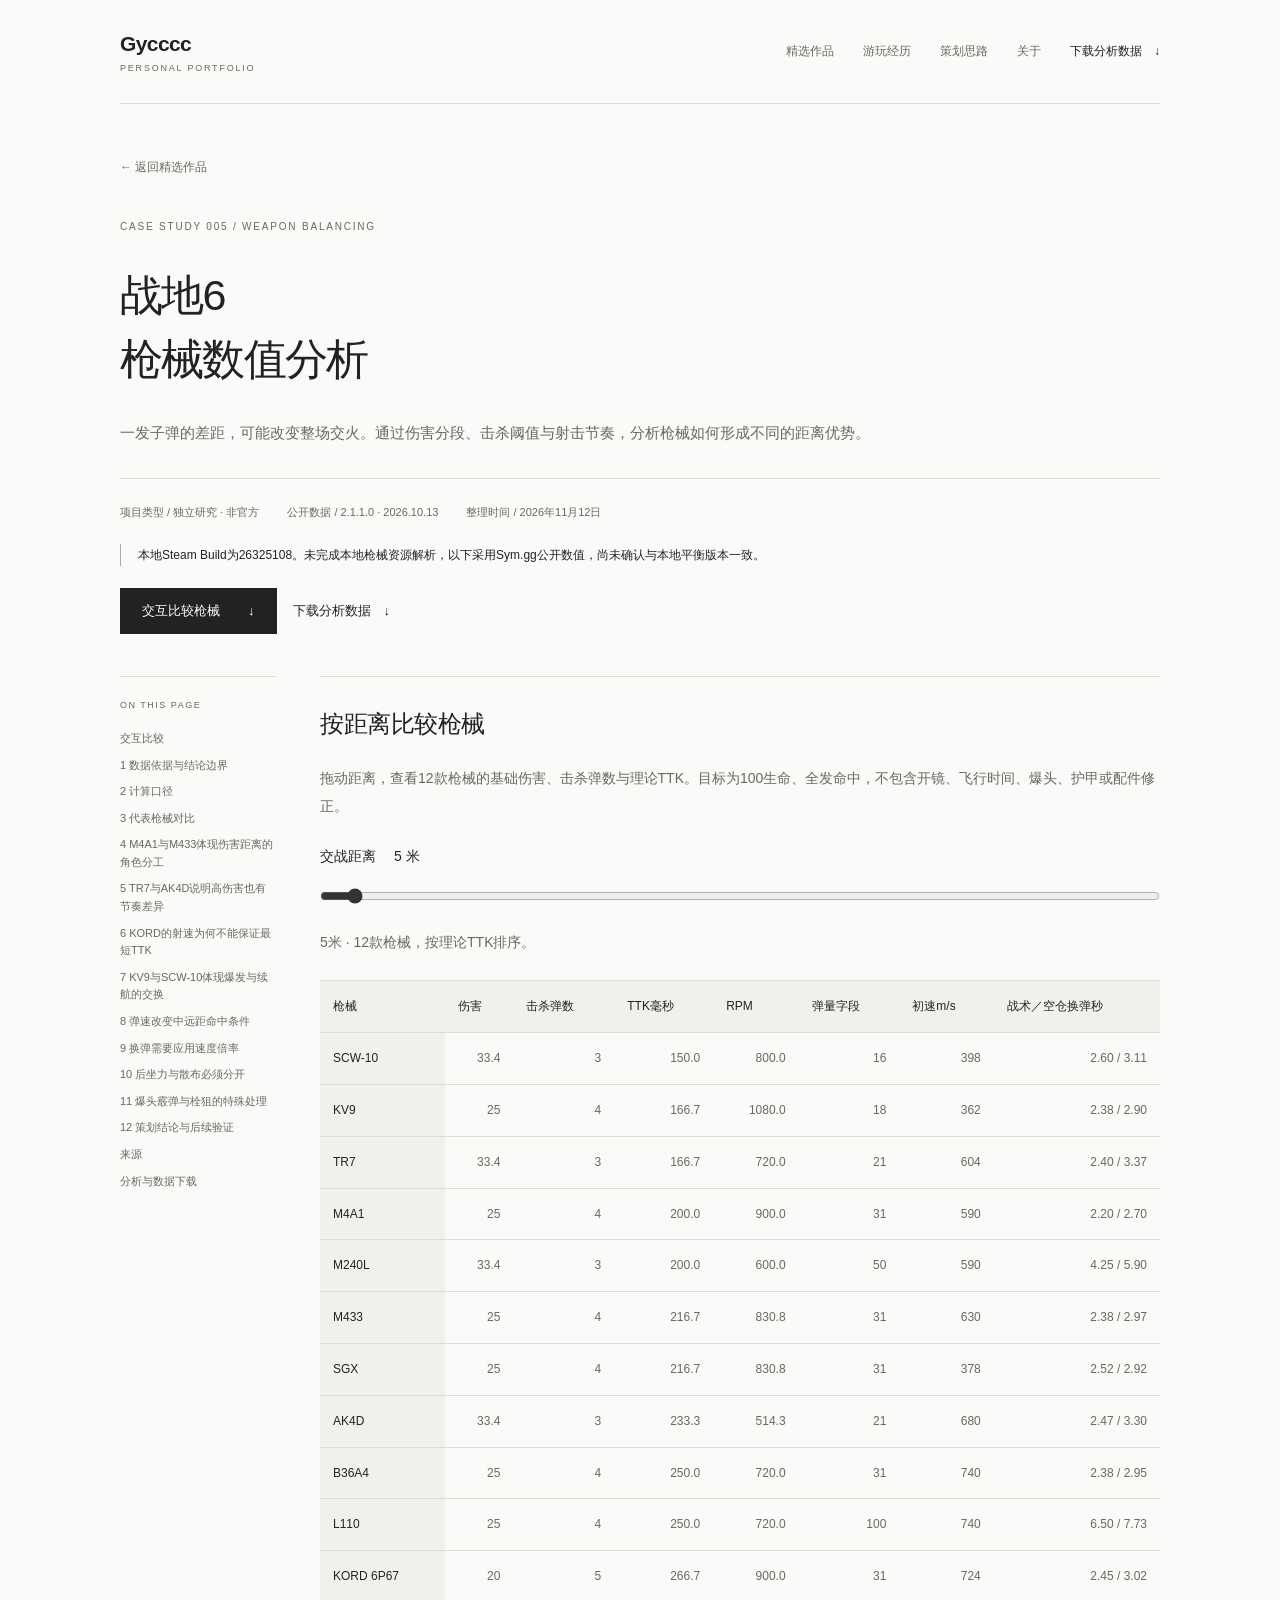
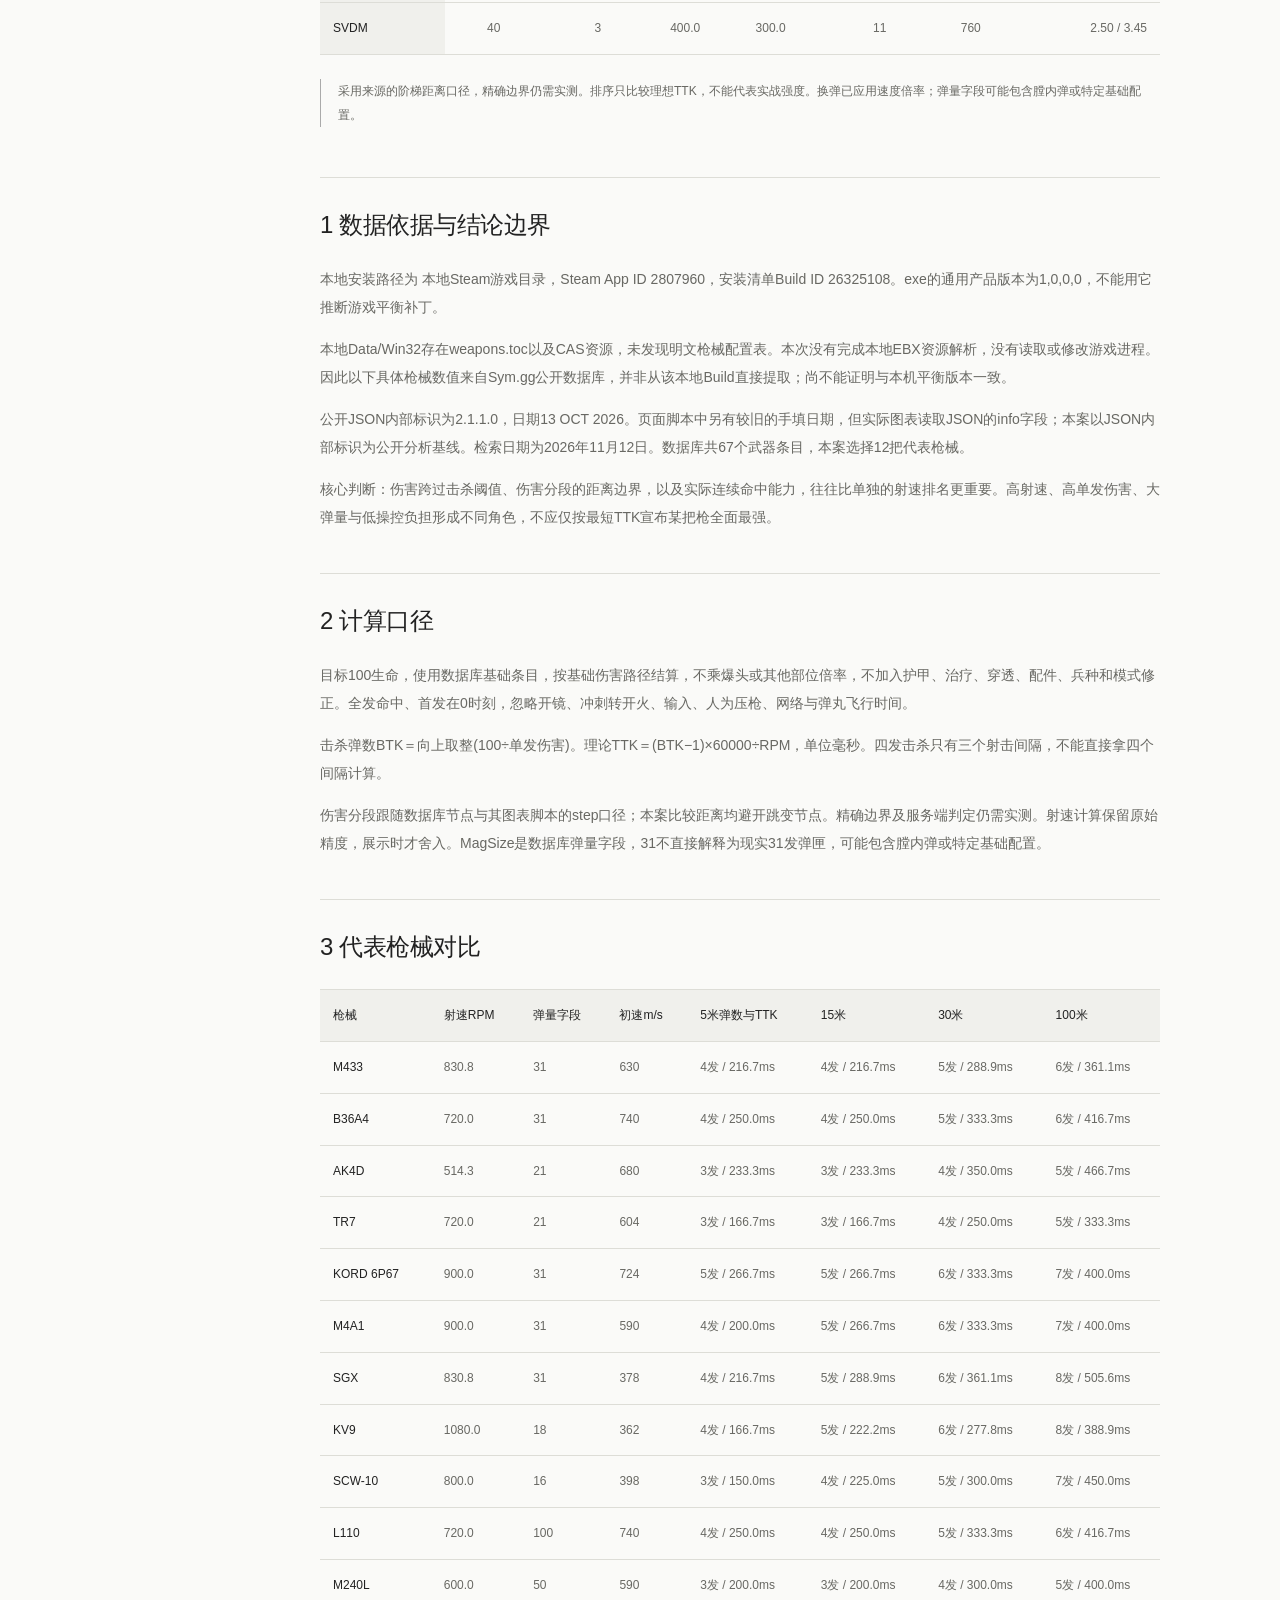
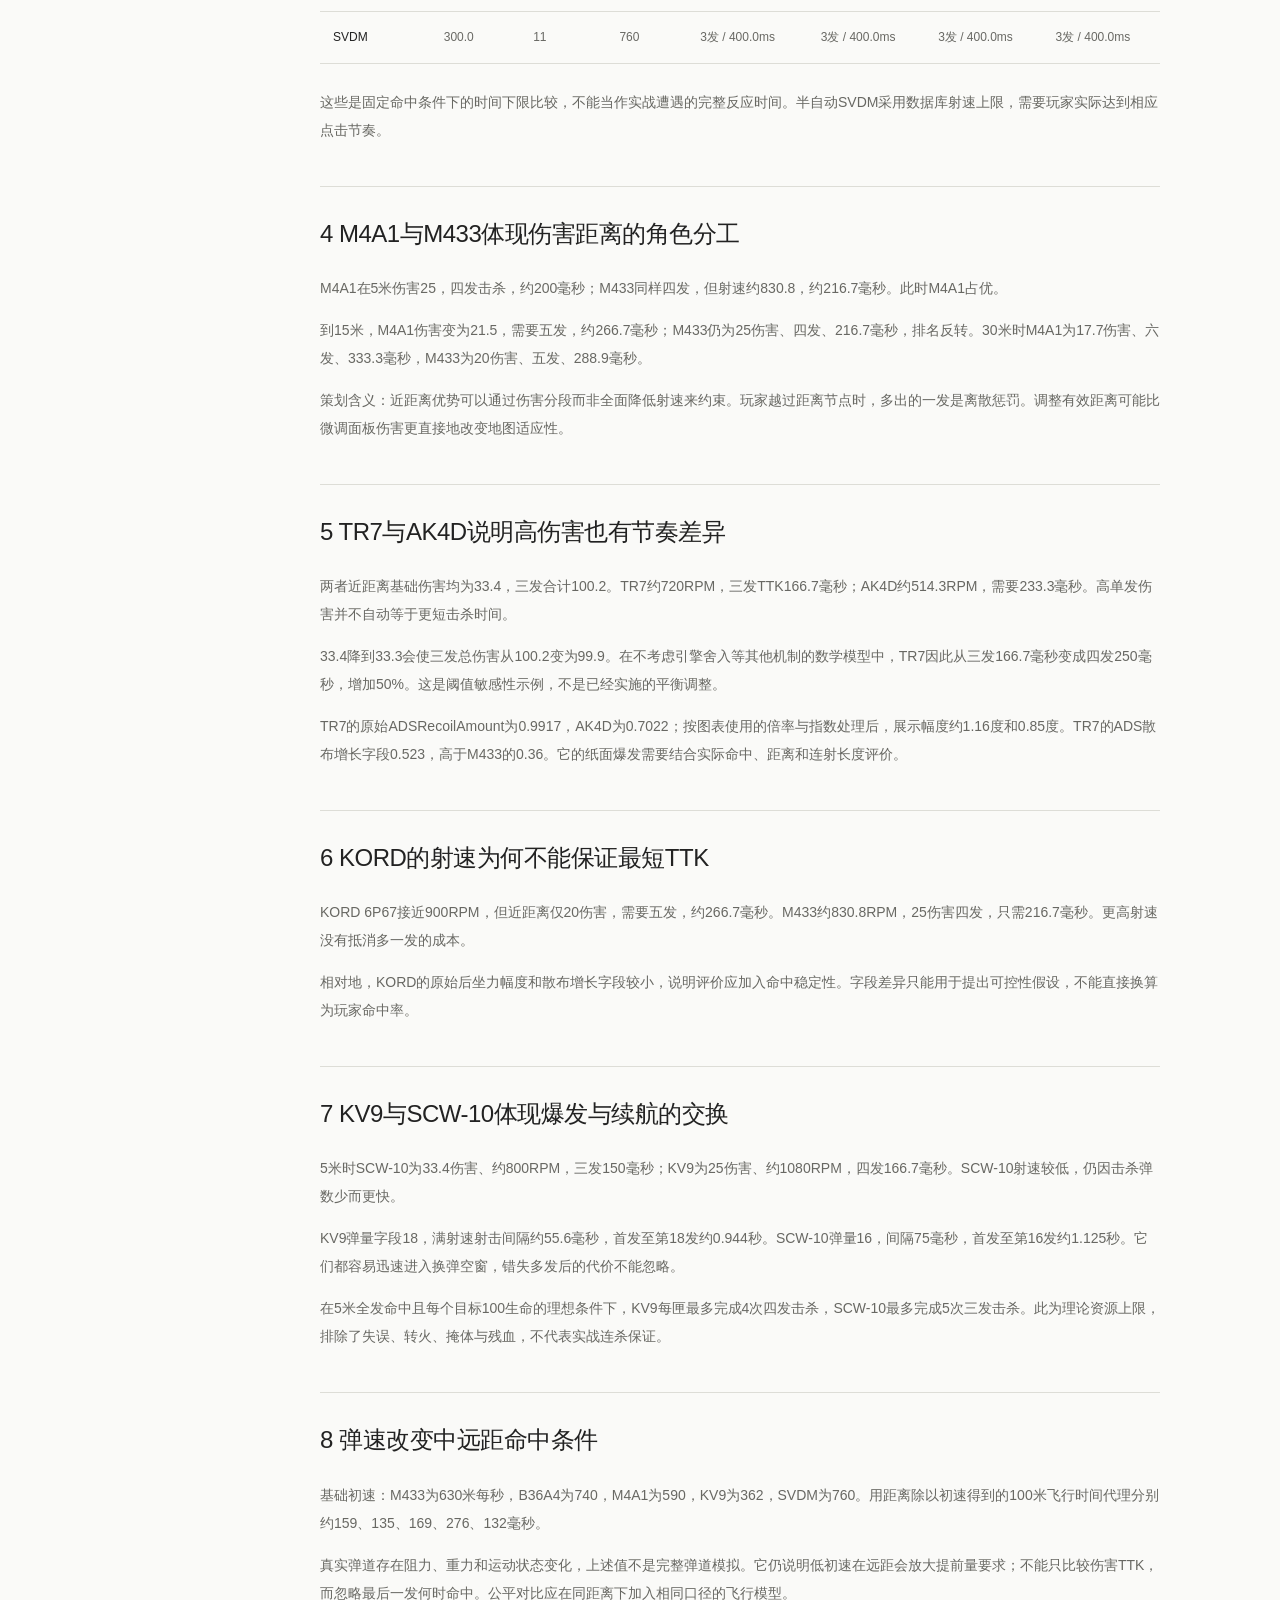
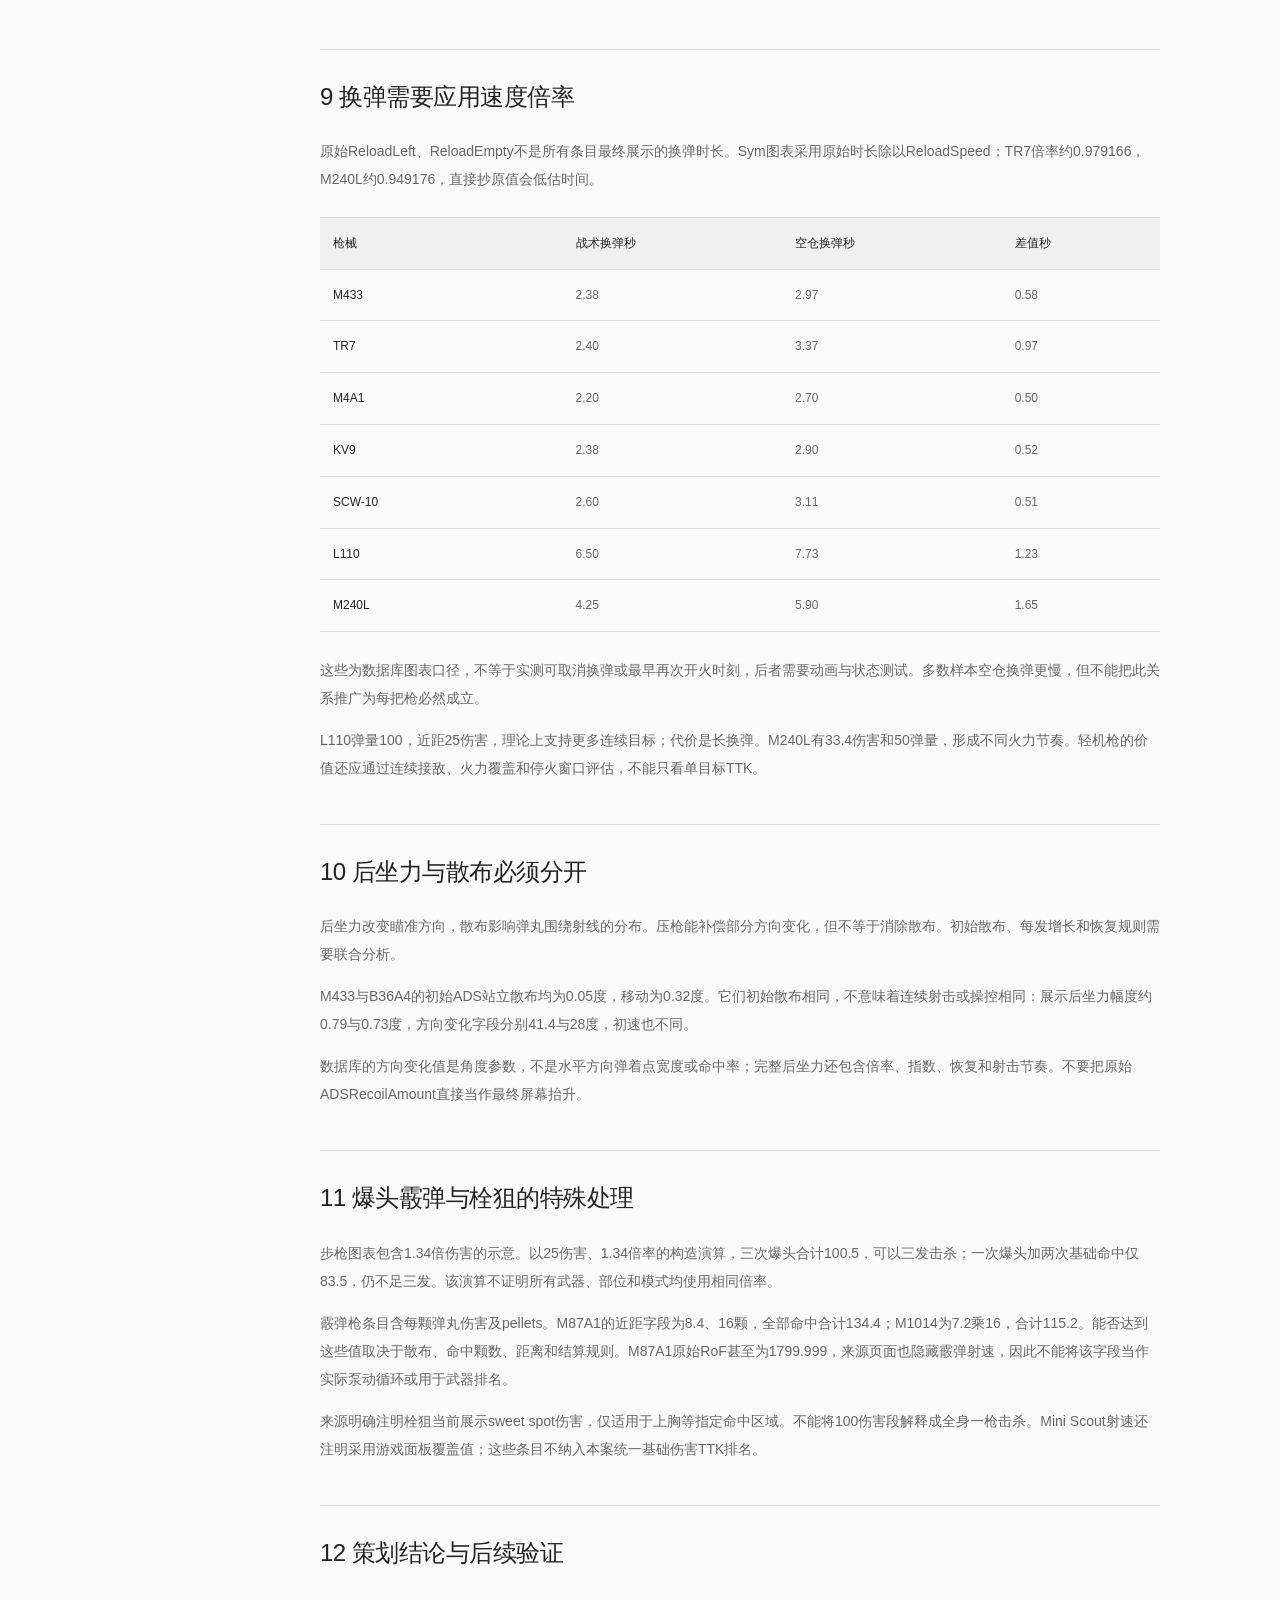
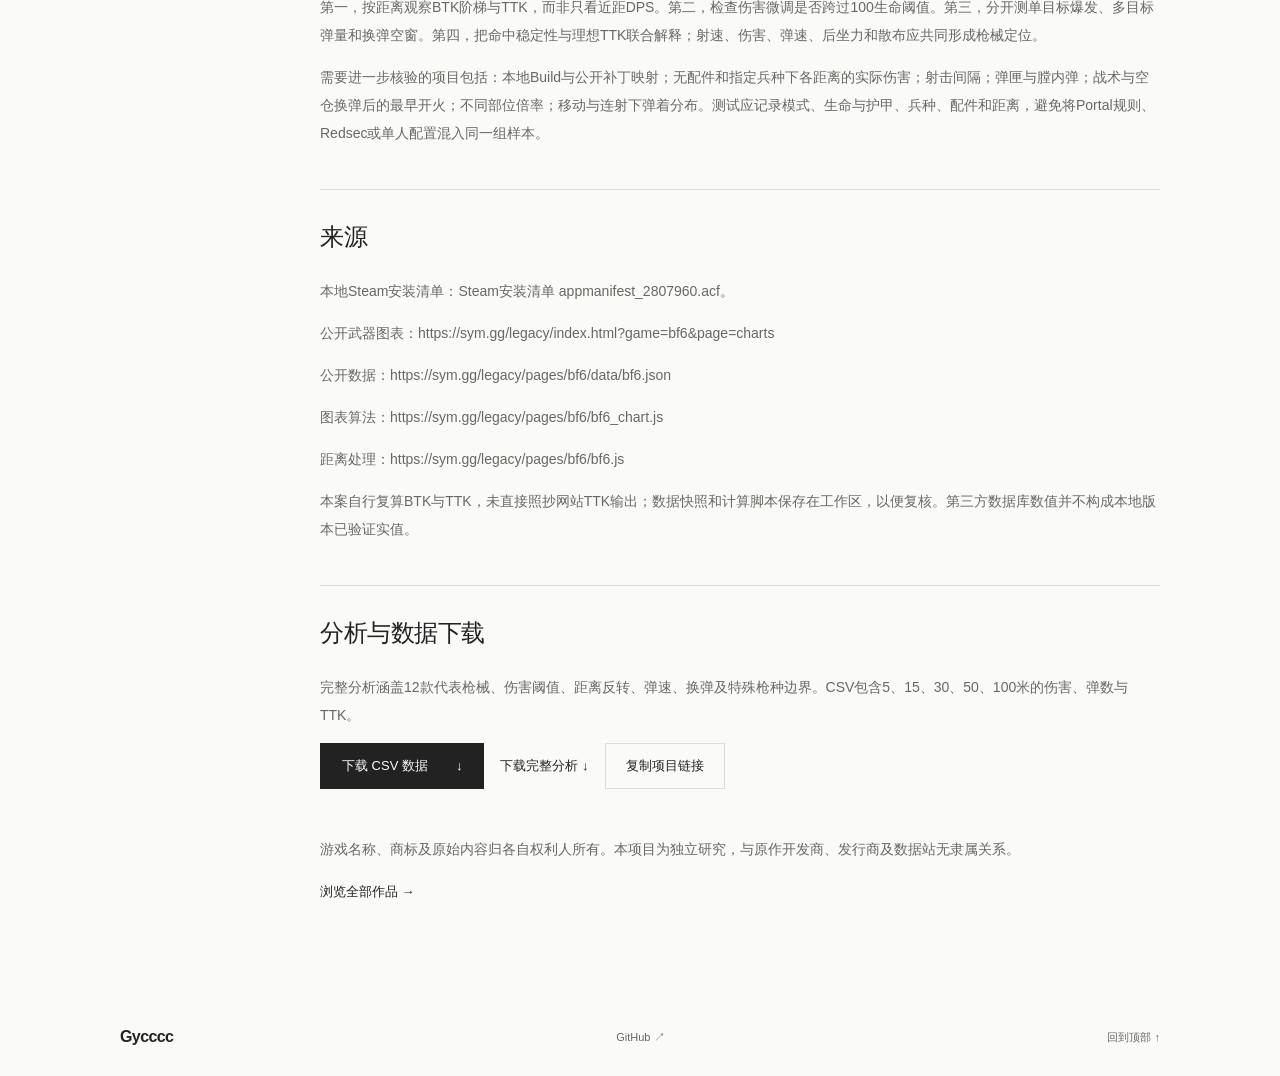
==== battlefield-6.html @ 10d8f0d2 "Publish Battlefield 6 weapon analysis and distance comparison" ====
<!doctype html>
<html lang="zh-CN"><head><meta charset="UTF-8"><meta name="viewport" content="width=device-width, initial-scale=1"><meta name="description" content="战地6枪械数值分析：12款枪械的伤害、击杀弹数、TTK、换弹与弹速，支持按距离交互比较。"><meta name="theme-color" content="#fafaf8"><title>战地6 · 枪械数值分析 | Gycccc</title><link rel="icon" href="assets/favicon.svg" type="image/svg+xml"><link rel="stylesheet" href="styles.css"><script src="main.js" defer></script><style>.coh2-case td{overflow-wrap:anywhere}.coh2-case p{overflow-wrap:anywhere}.coh2-case .case-toc{gap:9px}.coh2-case .case-toc a{line-height:1.6}</style><script src="bf6-comparison.js" defer></script><style>.bf6-distance{display:block;font-size:14px;margin:24px 0}.bf6-distance output{margin-left:14px}.bf6-distance input{display:block;width:100%;margin:18px 0;accent-color:#333}#comparison-rows td:not(:first-child){text-align:right;white-space:nowrap}</style></head><body class="coh2-case">
<a class="skip" href="#main">跳转到正文</a>
<header class="header wrap"><a class="brand" href="./" aria-label="Gycccc 作品集首页"><span>Gycccc<span class="brand-sub">PERSONAL PORTFOLIO</span></span></a><button class="menu-toggle" aria-expanded="false" aria-controls="navigation">菜单 <span>＋</span></button><nav id="navigation" aria-label="主导航"><a href="index.html#work">精选作品</a><a href="index.html#games">游玩经历</a><a href="index.html#approach">策划思路</a><a href="index.html#about">关于</a><a class="nav-action" href="#download">下载分析数据 <span>↓</span></a></nav></header>
<main id="main"><section class="case-hero wrap"><a class="back-link" href="index.html#work">← 返回精选作品</a><p class="eyebrow">CASE STUDY 005 / WEAPON BALANCING</p><h1>战地6<br>枪械数值分析</h1><p class="case-intro">一发子弹的差距，可能改变整场交火。通过伤害分段、击杀阈值与射击节奏，分析枪械如何形成不同的距离优势。</p><div class="case-meta"><span>项目类型 / 独立研究 · 非官方</span><span>公开数据 / 2.1.1.0 · 2026.10.13</span><span>整理时间 / 2026年11月12日</span></div><p class="note">本地Steam Build为26325108。未完成本地枪械资源解析，以下采用Sym.gg公开数值，尚未确认与本地平衡版本一致。</p><div class="case-actions"><a class="button" href="#compare">交互比较枪械 <span>↓</span></a><a class="text-link" href="#download">下载分析数据 <span>↓</span></a></div></section><div class="wrap case-body"><aside class="case-toc" aria-label="项目目录"><span>ON THIS PAGE</span><a href="#compare">交互比较</a><a href="#chapter-1">1 数据依据与结论边界</a><a href="#chapter-2">2 计算口径</a><a href="#chapter-3">3 代表枪械对比</a><a href="#chapter-4">4 M4A1与M433体现伤害距离的角色分工</a><a href="#chapter-5">5 TR7与AK4D说明高伤害也有节奏差异</a><a href="#chapter-6">6 KORD的射速为何不能保证最短TTK</a><a href="#chapter-7">7 KV9与SCW-10体现爆发与续航的交换</a><a href="#chapter-8">8 弹速改变中远距命中条件</a><a href="#chapter-9">9 换弹需要应用速度倍率</a><a href="#chapter-10">10 后坐力与散布必须分开</a><a href="#chapter-11">11 爆头霰弹与栓狙的特殊处理</a><a href="#chapter-12">12 策划结论与后续验证</a><a href="#chapter-13">来源</a><a href="#download">分析与数据下载</a></aside><article class="case-content"><section id="compare"><h2>按距离比较枪械</h2><p>拖动距离，查看12款枪械的基础伤害、击杀弹数与理论TTK。目标为100生命、全发命中，不包含开镜、飞行时间、爆头、护甲或配件修正。</p><label class="bf6-distance" for="distance">交战距离 <output id="meters" for="distance">5 米</output><input type="range" id="distance" min="0" max="150" step="1" value="5"></label><p id="comparison-status" aria-live="polite">正在加载数据；完整静态数值表见下方分析。</p><div class="table-scroll" tabindex="0" role="region" aria-label="交互枪械对比表，可横向滚动"><table><thead><tr><th scope="col">枪械</th><th scope="col">伤害</th><th scope="col">击杀弹数</th><th scope="col">TTK毫秒</th><th scope="col">RPM</th><th scope="col">弹量字段</th><th scope="col">初速m/s</th><th scope="col">战术／空仓换弹秒</th></tr></thead><tbody id="comparison-rows"></tbody></table></div><p class="note">采用来源的阶梯距离口径，精确边界仍需实测。排序只比较理想TTK，不能代表实战强度。换弹已应用速度倍率；弹量字段可能包含膛内弹或特定基础配置。</p><noscript><p>启用JavaScript可使用距离滑块；下方分析与数据下载无需JavaScript。</p></noscript></section><section id="chapter-1"><h2>1 数据依据与结论边界</h2><p>本地安装路径为 本地Steam游戏目录，Steam App ID 2807960，安装清单Build ID 26325108。exe的通用产品版本为1,0,0,0，不能用它推断游戏平衡补丁。</p><p>本地Data/Win32存在weapons.toc以及CAS资源，未发现明文枪械配置表。本次没有完成本地EBX资源解析，没有读取或修改游戏进程。因此以下具体枪械数值来自Sym.gg公开数据库，并非从该本地Build直接提取；尚不能证明与本机平衡版本一致。</p><p>公开JSON内部标识为2.1.1.0，日期13 OCT 2026。页面脚本中另有较旧的手填日期，但实际图表读取JSON的info字段；本案以JSON内部标识为公开分析基线。检索日期为2026年11月12日。数据库共67个武器条目，本案选择12把代表枪械。</p><p>核心判断：伤害跨过击杀阈值、伤害分段的距离边界，以及实际连续命中能力，往往比单独的射速排名更重要。高射速、高单发伤害、大弹量与低操控负担形成不同角色，不应仅按最短TTK宣布某把枪全面最强。</p></section><section id="chapter-2"><h2>2 计算口径</h2><p>目标100生命，使用数据库基础条目，按基础伤害路径结算，不乘爆头或其他部位倍率，不加入护甲、治疗、穿透、配件、兵种和模式修正。全发命中、首发在0时刻，忽略开镜、冲刺转开火、输入、人为压枪、网络与弹丸飞行时间。</p><p>击杀弹数BTK＝向上取整(100÷单发伤害)。理论TTK＝(BTK−1)×60000÷RPM，单位毫秒。四发击杀只有三个射击间隔，不能直接拿四个间隔计算。</p><p>伤害分段跟随数据库节点与其图表脚本的step口径；本案比较距离均避开跳变节点。精确边界及服务端判定仍需实测。射速计算保留原始精度，展示时才舍入。MagSize是数据库弹量字段，31不直接解释为现实31发弹匣，可能包含膛内弹或特定基础配置。</p></section><section id="chapter-3"><h2>3 代表枪械对比</h2><div class="table-scroll" tabindex="0" role="region" aria-label="3 代表枪械对比数据表，可横向滚动"><table><thead><tr><th scope="col">枪械</th><th scope="col">射速RPM</th><th scope="col">弹量字段</th><th scope="col">初速m/s</th><th scope="col">5米弹数与TTK</th><th scope="col">15米</th><th scope="col">30米</th><th scope="col">100米</th></tr></thead><tbody><tr><td>M433</td><td>830.8</td><td>31</td><td>630</td><td>4发 / 216.7ms</td><td>4发 / 216.7ms</td><td>5发 / 288.9ms</td><td>6发 / 361.1ms</td></tr><tr><td>B36A4</td><td>720.0</td><td>31</td><td>740</td><td>4发 / 250.0ms</td><td>4发 / 250.0ms</td><td>5发 / 333.3ms</td><td>6发 / 416.7ms</td></tr><tr><td>AK4D</td><td>514.3</td><td>21</td><td>680</td><td>3发 / 233.3ms</td><td>3发 / 233.3ms</td><td>4发 / 350.0ms</td><td>5发 / 466.7ms</td></tr><tr><td>TR7</td><td>720.0</td><td>21</td><td>604</td><td>3发 / 166.7ms</td><td>3发 / 166.7ms</td><td>4发 / 250.0ms</td><td>5发 / 333.3ms</td></tr><tr><td>KORD 6P67</td><td>900.0</td><td>31</td><td>724</td><td>5发 / 266.7ms</td><td>5发 / 266.7ms</td><td>6发 / 333.3ms</td><td>7发 / 400.0ms</td></tr><tr><td>M4A1</td><td>900.0</td><td>31</td><td>590</td><td>4发 / 200.0ms</td><td>5发 / 266.7ms</td><td>6发 / 333.3ms</td><td>7发 / 400.0ms</td></tr><tr><td>SGX</td><td>830.8</td><td>31</td><td>378</td><td>4发 / 216.7ms</td><td>5发 / 288.9ms</td><td>6发 / 361.1ms</td><td>8发 / 505.6ms</td></tr><tr><td>KV9</td><td>1080.0</td><td>18</td><td>362</td><td>4发 / 166.7ms</td><td>5发 / 222.2ms</td><td>6发 / 277.8ms</td><td>8发 / 388.9ms</td></tr><tr><td>SCW-10</td><td>800.0</td><td>16</td><td>398</td><td>3发 / 150.0ms</td><td>4发 / 225.0ms</td><td>5发 / 300.0ms</td><td>7发 / 450.0ms</td></tr><tr><td>L110</td><td>720.0</td><td>100</td><td>740</td><td>4发 / 250.0ms</td><td>4发 / 250.0ms</td><td>5发 / 333.3ms</td><td>6发 / 416.7ms</td></tr><tr><td>M240L</td><td>600.0</td><td>50</td><td>590</td><td>3发 / 200.0ms</td><td>3发 / 200.0ms</td><td>4发 / 300.0ms</td><td>5发 / 400.0ms</td></tr><tr><td>SVDM</td><td>300.0</td><td>11</td><td>760</td><td>3发 / 400.0ms</td><td>3发 / 400.0ms</td><td>3发 / 400.0ms</td><td>3发 / 400.0ms</td></tr></tbody></table></div><p>这些是固定命中条件下的时间下限比较，不能当作实战遭遇的完整反应时间。半自动SVDM采用数据库射速上限，需要玩家实际达到相应点击节奏。</p></section><section id="chapter-4"><h2>4 M4A1与M433体现伤害距离的角色分工</h2><p>M4A1在5米伤害25，四发击杀，约200毫秒；M433同样四发，但射速约830.8，约216.7毫秒。此时M4A1占优。</p><p>到15米，M4A1伤害变为21.5，需要五发，约266.7毫秒；M433仍为25伤害、四发、216.7毫秒，排名反转。30米时M4A1为17.7伤害、六发、333.3毫秒，M433为20伤害、五发、288.9毫秒。</p><p>策划含义：近距离优势可以通过伤害分段而非全面降低射速来约束。玩家越过距离节点时，多出的一发是离散惩罚。调整有效距离可能比微调面板伤害更直接地改变地图适应性。</p></section><section id="chapter-5"><h2>5 TR7与AK4D说明高伤害也有节奏差异</h2><p>两者近距离基础伤害均为33.4，三发合计100.2。TR7约720RPM，三发TTK166.7毫秒；AK4D约514.3RPM，需要233.3毫秒。高单发伤害并不自动等于更短击杀时间。</p><p>33.4降到33.3会使三发总伤害从100.2变为99.9。在不考虑引擎舍入等其他机制的数学模型中，TR7因此从三发166.7毫秒变成四发250毫秒，增加50%。这是阈值敏感性示例，不是已经实施的平衡调整。</p><p>TR7的原始ADSRecoilAmount为0.9917，AK4D为0.7022；按图表使用的倍率与指数处理后，展示幅度约1.16度和0.85度。TR7的ADS散布增长字段0.523，高于M433的0.36。它的纸面爆发需要结合实际命中、距离和连射长度评价。</p></section><section id="chapter-6"><h2>6 KORD的射速为何不能保证最短TTK</h2><p>KORD 6P67接近900RPM，但近距离仅20伤害，需要五发，约266.7毫秒。M433约830.8RPM，25伤害四发，只需216.7毫秒。更高射速没有抵消多一发的成本。</p><p>相对地，KORD的原始后坐力幅度和散布增长字段较小，说明评价应加入命中稳定性。字段差异只能用于提出可控性假设，不能直接换算为玩家命中率。</p></section><section id="chapter-7"><h2>7 KV9与SCW-10体现爆发与续航的交换</h2><p>5米时SCW-10为33.4伤害、约800RPM，三发150毫秒；KV9为25伤害、约1080RPM，四发166.7毫秒。SCW-10射速较低，仍因击杀弹数少而更快。</p><p>KV9弹量字段18，满射速射击间隔约55.6毫秒，首发至第18发约0.944秒。SCW-10弹量16，间隔75毫秒，首发至第16发约1.125秒。它们都容易迅速进入换弹空窗，错失多发后的代价不能忽略。</p><p>在5米全发命中且每个目标100生命的理想条件下，KV9每匣最多完成4次四发击杀，SCW-10最多完成5次三发击杀。此为理论资源上限，排除了失误、转火、掩体与残血，不代表实战连杀保证。</p></section><section id="chapter-8"><h2>8 弹速改变中远距命中条件</h2><p>基础初速：M433为630米每秒，B36A4为740，M4A1为590，KV9为362，SVDM为760。用距离除以初速得到的100米飞行时间代理分别约159、135、169、276、132毫秒。</p><p>真实弹道存在阻力、重力和运动状态变化，上述值不是完整弹道模拟。它仍说明低初速在远距会放大提前量要求；不能只比较伤害TTK，而忽略最后一发何时命中。公平对比应在同距离下加入相同口径的飞行模型。</p></section><section id="chapter-9"><h2>9 换弹需要应用速度倍率</h2><p>原始ReloadLeft、ReloadEmpty不是所有条目最终展示的换弹时长。Sym图表采用原始时长除以ReloadSpeed；TR7倍率约0.979166，M240L约0.949176，直接抄原值会低估时间。</p><div class="table-scroll" tabindex="0" role="region" aria-label="9 换弹需要应用速度倍率数据表，可横向滚动"><table><thead><tr><th scope="col">枪械</th><th scope="col">战术换弹秒</th><th scope="col">空仓换弹秒</th><th scope="col">差值秒</th></tr></thead><tbody><tr><td>M433</td><td>2.38</td><td>2.97</td><td>0.58</td></tr><tr><td>TR7</td><td>2.40</td><td>3.37</td><td>0.97</td></tr><tr><td>M4A1</td><td>2.20</td><td>2.70</td><td>0.50</td></tr><tr><td>KV9</td><td>2.38</td><td>2.90</td><td>0.52</td></tr><tr><td>SCW-10</td><td>2.60</td><td>3.11</td><td>0.51</td></tr><tr><td>L110</td><td>6.50</td><td>7.73</td><td>1.23</td></tr><tr><td>M240L</td><td>4.25</td><td>5.90</td><td>1.65</td></tr></tbody></table></div><p>这些为数据库图表口径，不等于实测可取消换弹或最早再次开火时刻，后者需要动画与状态测试。多数样本空仓换弹更慢，但不能把此关系推广为每把枪必然成立。</p><p>L110弹量100，近距25伤害，理论上支持更多连续目标；代价是长换弹。M240L有33.4伤害和50弹量，形成不同火力节奏。轻机枪的价值还应通过连续接敌、火力覆盖和停火窗口评估，不能只看单目标TTK。</p></section><section id="chapter-10"><h2>10 后坐力与散布必须分开</h2><p>后坐力改变瞄准方向，散布影响弹丸围绕射线的分布。压枪能补偿部分方向变化，但不等于消除散布。初始散布、每发增长和恢复规则需要联合分析。</p><p>M433与B36A4的初始ADS站立散布均为0.05度，移动为0.32度。它们初始散布相同，不意味着连续射击或操控相同：展示后坐力幅度约0.79与0.73度，方向变化字段分别41.4与28度，初速也不同。</p><p>数据库的方向变化值是角度参数，不是水平方向弹着点宽度或命中率；完整后坐力还包含倍率、指数、恢复和射击节奏。不要把原始ADSRecoilAmount直接当作最终屏幕抬升。</p></section><section id="chapter-11"><h2>11 爆头霰弹与栓狙的特殊处理</h2><p>步枪图表包含1.34倍伤害的示意。以25伤害、1.34倍率的构造演算，三次爆头合计100.5，可以三发击杀；一次爆头加两次基础命中仅83.5，仍不足三发。该演算不证明所有武器、部位和模式均使用相同倍率。</p><p>霰弹枪条目含每颗弹丸伤害及pellets。M87A1的近距字段为8.4、16颗，全部命中合计134.4；M1014为7.2乘16，合计115.2。能否达到这些值取决于散布、命中颗数、距离和结算规则。M87A1原始RoF甚至为1799.999，来源页面也隐藏霰弹射速，因此不能将该字段当作实际泵动循环或用于武器排名。</p><p>来源明确注明栓狙当前展示sweet spot伤害，仅适用于上胸等指定命中区域。不能将100伤害段解释成全身一枪击杀。Mini Scout射速还注明采用游戏面板覆盖值；这些条目不纳入本案统一基础伤害TTK排名。</p></section><section id="chapter-12"><h2>12 策划结论与后续验证</h2><p>第一，按距离观察BTK阶梯与TTK，而非只看近距DPS。第二，检查伤害微调是否跨过100生命阈值。第三，分开测单目标爆发、多目标弹量和换弹空窗。第四，把命中稳定性与理想TTK联合解释；射速、伤害、弹速、后坐力和散布应共同形成枪械定位。</p><p>需要进一步核验的项目包括：本地Build与公开补丁映射；无配件和指定兵种下各距离的实际伤害；射击间隔；弹匣与膛内弹；战术与空仓换弹后的最早开火；不同部位倍率；移动与连射下弹着分布。测试应记录模式、生命与护甲、兵种、配件和距离，避免将Portal规则、Redsec或单人配置混入同一组样本。</p></section><section id="chapter-13"><h2>来源</h2><p>本地Steam安装清单：Steam安装清单 appmanifest_2807960.acf。</p><p>公开武器图表：<a href="https://sym.gg/legacy/index.html?game=bf6&amp;page=charts">https://sym.gg/legacy/index.html?game=bf6&amp;page=charts</a></p><p>公开数据：<a href="https://sym.gg/legacy/pages/bf6/data/bf6.json">https://sym.gg/legacy/pages/bf6/data/bf6.json</a></p><p>图表算法：<a href="https://sym.gg/legacy/pages/bf6/bf6_chart.js">https://sym.gg/legacy/pages/bf6/bf6_chart.js</a></p><p>距离处理：<a href="https://sym.gg/legacy/pages/bf6/bf6.js">https://sym.gg/legacy/pages/bf6/bf6.js</a></p><p>本案自行复算BTK与TTK，未直接照抄网站TTK输出；数据快照和计算脚本保存在工作区，以便复核。第三方数据库数值并不构成本地版本已验证实值。</p></section><section id="download"><h2>分析与数据下载</h2><p>完整分析涵盖12款代表枪械、伤害阈值、距离反转、弹速、换弹及特殊枪种边界。CSV包含5、15、30、50、100米的伤害、弹数与TTK。</p><div class="case-actions"><a class="button" href="assets/bf6-weapon-comparison.csv" download="战地6_枪械对比_公开数据2.1.1.0.csv">下载 CSV 数据 <span>↓</span></a><a class="text-link" href="assets/bf6-weapon-analysis.md" download="战地6_枪械数值分析.md">下载完整分析 ↓</a><button class="copy-button" data-copy-link>复制项目链接</button></div><div class="status" role="status" aria-live="polite"></div><p>游戏名称、商标及原始内容归各自权利人所有。本项目为独立研究，与原作开发商、发行商及数据站无隶属关系。</p><a class="text-link" href="index.html#work">浏览全部作品 →</a></section></article></div></main><footer class="wrap footer"><a class="brand footer-brand" href="./" aria-label="Gycccc 作品集首页">Gycccc</a><p><a href="https://github.com/gyc-05/gyc-05.github.io" aria-label="查看 Gycccc 的网站 GitHub 仓库">GitHub ↗</a></p><a href="#main">回到顶部 ↑</a></footer>
</body></html>
---- styles.css ----
:root{--bg:#fafaf8;--ink:#222;--muted:#686863;--line:#ddddd7;--panel:#f0f0ec;--max:1040px}*{box-sizing:border-box}html{scroll-behavior:smooth;scroll-padding-top:30px}body{margin:0;background:var(--bg);color:var(--ink);font-family:"Segoe UI","Microsoft YaHei","PingFang SC",sans-serif;font-size:15px;line-height:1.85;-webkit-font-smoothing:antialiased}a{color:inherit;text-decoration:none;text-underline-offset:5px}a:hover{text-decoration:underline}button{font:inherit}a,button{-webkit-tap-highlight-color:transparent}a:focus-visible,button:focus-visible,[tabindex]:focus-visible{outline:2px solid var(--ink);outline-offset:5px}::selection{background:#dcdcd4}.wrap{width:min(var(--max),calc(100% - 96px));margin-inline:auto}.header{min-height:104px;display:flex;align-items:center;justify-content:space-between;gap:25px;border-bottom:1px solid var(--line)}.brand{font-size:21px;font-weight:600;line-height:1.4;letter-spacing:-.6px}.brand-sub{display:block;font-size:9px;letter-spacing:1.8px;font-weight:400;color:var(--muted);margin-top:4px}nav{display:flex;align-items:center;gap:29px;font-size:12px}nav a{color:var(--muted)}nav a:hover{color:var(--ink)}.nav-action{color:var(--ink)}.nav-action span{margin-left:9px}.menu-toggle{display:none}.hero{padding-top:102px;padding-bottom:89px}.hero-copy{max-width:790px}.eyebrow{font-size:10px;font-weight:400;letter-spacing:1.8px;color:var(--muted);margin:0 0 26px}.dot{display:none}h1{font-size:clamp(35px,4.2vw,54px);line-height:1.5;letter-spacing:-1.8px;font-weight:500;margin:0 0 26px}.accent{color:inherit}.intro{color:var(--muted);font-size:15px;line-height:2;margin:0}.hero-actions{display:flex;align-items:center;gap:30px;margin:32px 0 42px}.button{display:inline-flex;align-items:center;justify-content:center;gap:28px;border:1px solid var(--ink);background:var(--ink);color:var(--bg);padding:10px 21px;font-size:13px;transition:background .15s}.button:hover{background:#454541;text-decoration:none}.text-link{display:inline-flex;align-items:center;gap:13px;font-size:13px}.hero-note{display:flex;flex-wrap:wrap;gap:22px;color:var(--muted);font-size:11px}.hero-note strong{font-weight:500;margin-left:5px;color:var(--ink)}.hero-note>span+span{border-left:1px solid var(--line);padding-left:22px}.section{padding-top:54px;padding-bottom:15px;border-top:1px solid var(--line)}.section-top{display:flex;justify-content:space-between;align-items:flex-end;gap:30px;margin-bottom:39px}.section-top .eyebrow{margin-bottom:13px}h2{font-size:28px;line-height:1.55;font-weight:500;letter-spacing:-.5px;margin:0}.small-count{font-size:13px;font-weight:400;color:var(--muted);margin-left:9px}.section-aside{margin:0;color:var(--muted);font-size:12px;line-height:1.9}.featured{display:grid;grid-template-columns:110px minmax(0,1fr);border-top:1px solid var(--line);padding:32px 0 42px;gap:30px}.project-number{font-size:34px;line-height:1.3;font-weight:300;color:#777770}.project-copy{min-width:0}.project-meta{display:flex;justify-content:space-between;gap:20px;color:var(--muted);font-size:11px}.tags{display:flex;flex-wrap:wrap;gap:15px;margin:22px 0 15px;font-size:11px;color:var(--muted)}.tags span+span::before{content:"/";margin-right:15px;color:#aaa99f}h3{font-weight:500}.project-copy h3{font-size:26px;line-height:1.65;margin:0 0 18px;letter-spacing:-.5px}.project-copy>p{font-size:14px;line-height:2;color:var(--muted);max-width:700px;margin:0 0 25px}.project-facts{display:flex;flex-wrap:wrap;gap:38px;margin-bottom:28px}.project-facts div{display:flex;align-items:baseline;gap:9px}.project-facts strong{font-size:19px;font-weight:400}.project-facts span{font-size:11px;color:var(--muted)}.project-link{display:inline-flex;gap:45px;font-size:13px}.approach{padding-bottom:62px}.steps{display:grid;grid-template-columns:repeat(3,minmax(0,1fr));gap:35px}.steps article{border-top:1px solid var(--line);padding-top:24px}.step-num{font-size:10px;letter-spacing:1px;color:var(--muted)}.steps h3{font-size:19px;margin:18px 0 12px}.steps p{font-size:13px;color:var(--muted);line-height:2;margin:0 0 18px}.step-end{font-size:10px;color:var(--muted)}.about-section{padding:55px 0 60px;border-block:1px solid var(--line)}.about-grid{display:grid;grid-template-columns:1fr 1.15fr;gap:70px}.about-grid .eyebrow{margin-bottom:17px}.about-grid h2{font-size:26px;line-height:1.7}.about-grid p:not(.eyebrow){font-size:13px;line-height:2;margin:0 0 17px}.about-grid .muted{color:var(--muted)}.about-grid .text-link{margin-top:4px}.footer{display:flex;align-items:center;justify-content:space-between;gap:20px;padding-block:28px;color:var(--muted);font-size:11px}.footer-brand{color:var(--ink);font-size:16px}.footer p{margin:0}.skip{position:fixed;top:-100px;left:20px;z-index:10;color:white;background:var(--ink);padding:10px 20px}.skip:focus{top:10px}.case-hero{padding-top:48px;padding-bottom:42px}.back-link{display:inline-block;color:var(--muted);font-size:12px;margin-bottom:40px}.case-hero h1{font-size:43px}.case-intro{max-width:760px;color:var(--muted);font-size:15px;line-height:2}.case-meta{display:flex;flex-wrap:wrap;gap:14px 28px;border-top:1px solid var(--line);margin-top:30px;padding-top:23px;font-size:11px;color:var(--muted)}.case-body{display:grid;grid-template-columns:155px minmax(0,1fr);gap:45px;padding-bottom:65px}.case-toc{display:flex;flex-direction:column;position:sticky;top:30px;align-self:start;gap:13px;padding-top:20px;border-top:1px solid var(--line);color:var(--muted);font-size:11px}.case-toc>span{font-size:9px;letter-spacing:1.5px;margin-bottom:7px}.case-content{min-width:0}.case-content section{padding:28px 0;border-top:1px solid var(--line);scroll-margin-top:25px}.case-content h2{font-size:24px;margin-bottom:22px}.case-content h3{font-size:17px;margin:25px 0 10px}.case-content p,.case-content li{color:var(--muted);font-size:14px;line-height:2}.case-content strong{color:var(--ink);font-weight:500}.case-content ul{padding-left:21px}.flow{color:var(--ink)!important;font-size:15px!important;line-height:2.5!important;padding:12px 0}.note{font-size:12px!important;border-left:1px solid #aaa;padding-left:17px;margin-block:22px}.table-scroll{overflow-x:auto;margin:24px 0}table{border-collapse:collapse;width:100%;min-width:560px;font-size:12px;text-align:left}th,td{padding:14px 13px;border-bottom:1px solid var(--line);line-height:1.9;vertical-align:top}th{border-top:1px solid var(--line);font-weight:500;color:var(--ink);background:var(--panel)}td{color:var(--muted)}td:first-child{color:var(--ink);min-width:95px}.download-box{padding:0;margin:18px 0}.download-box p{margin:0 0 22px}.case-actions{display:flex;flex-wrap:wrap;align-items:center;gap:16px}.copy-button{padding:10px 20px;border:1px solid var(--line);background:transparent;color:var(--ink);font-size:13px;cursor:pointer}.copy-button:hover{background:var(--panel)}.status{min-height:24px;margin-top:8px;color:var(--muted);font-size:12px}.sources{list-style:none;padding:0!important}.sources li{margin:12px 0;font-size:12px}.sources a{text-decoration:underline}
@media(max-width:800px){.wrap{width:calc(100% - 64px)}nav{gap:23px}.nav-action{display:none}.hero{padding-top:72px;padding-bottom:66px}h1{font-size:43px}.featured{grid-template-columns:65px minmax(0,1fr);gap:20px}.steps{gap:24px}.steps h3{font-size:17px}.about-grid{gap:35px}.about-grid h2{font-size:23px}.case-body{grid-template-columns:minmax(0,1fr);gap:0}.case-toc{position:static;flex-direction:row;flex-wrap:wrap;gap:17px;padding-bottom:24px}.case-toc>span{width:100%}}
@media(max-width:540px){.wrap{width:calc(100% - 40px)}.header{min-height:82px;position:relative}.brand{font-size:19px}.brand-sub{font-size:8px}.menu-toggle{display:block;padding:5px 0 5px 12px;background:none;color:var(--ink);border:0;font-size:12px}.menu-toggle span{margin-left:10px}nav{position:absolute;left:0;right:0;top:81px;display:flex;flex-wrap:wrap;padding:18px 0;border-bottom:1px solid var(--line);background:var(--bg);z-index:5}body.js nav{display:none}body.js nav.is-open{display:flex}body:not(.js) .hero{padding-top:115px}body:not(.js) .case-hero{padding-top:90px}.hero{padding-top:57px;padding-bottom:50px}.eyebrow{font-size:8px;letter-spacing:1.25px;margin-bottom:22px}h1{font-size:clamp(28px,7.6vw,39px);letter-spacing:-1px;line-height:1.6;margin-bottom:21px}.intro{font-size:13px}.desktop-break{display:none}.hero-actions{gap:23px;margin:27px 0 31px}.button{font-size:12px;padding:10px 16px;gap:24px}.text-link{font-size:12px}.hero-note{font-size:10px;gap:8px 20px}.hero-note>span+span{border:0;padding:0}.section{padding-top:36px}.section-top{display:block;margin-bottom:27px}.section-top .eyebrow{font-size:9px;margin-bottom:10px}h2{font-size:23px}.section-aside{font-size:11px;margin-top:14px}.section-aside br{display:none}.featured{grid-template-columns:minmax(0,1fr);gap:18px;padding:25px 0 30px}.project-number{font-size:24px}.project-meta{font-size:10px}.tags{font-size:10px;gap:12px;margin-top:20px}.tags span+span::before{margin-right:12px}.project-copy h3{font-size:22px}.project-copy>p{font-size:13px}.project-facts{gap:20px}.project-facts div{gap:6px}.project-facts strong{font-size:17px}.project-facts span{font-size:10px}.steps{grid-template-columns:minmax(0,1fr);gap:27px}.steps article{padding-top:21px}.steps h3{font-size:19px;margin-top:13px}.steps p{margin-bottom:13px}.approach{padding-bottom:40px}.about-section{padding:38px 0}.about-grid{grid-template-columns:minmax(0,1fr);gap:25px}.about-grid h2{font-size:24px}.footer{font-size:10px;padding-block:24px}.footer-brand{font-size:15px}.case-hero{padding-top:28px;padding-bottom:29px}.back-link{margin-bottom:29px}.case-hero h1{font-size:clamp(25px,7.5vw,34px)}.case-intro{font-size:13px}.case-meta{gap:10px;font-size:10px;margin-top:22px}.case-toc{gap:13px 20px}.case-content h2{font-size:22px}.case-content p,.case-content li{font-size:13px}.case-content section{padding:23px 0}.case-body{padding-bottom:25px}.copy-button{font-size:12px;padding:10px 16px}}
@media(prefers-reduced-motion:reduce){html{scroll-behavior:auto}*,*::before,*::after{transition:none!important}}


.games-section{padding-bottom:45px}.game-filters{display:none;flex-wrap:wrap;gap:10px 22px;border-bottom:1px solid var(--line);padding-bottom:18px}body.js .game-filters{display:flex}.game-filter{border:0;border-bottom:1px solid transparent;background:none;color:var(--muted);padding:4px 0;font-size:12px;cursor:pointer}.game-filter[aria-pressed="true"]{color:var(--ink);border-bottom-color:var(--ink)}.game-results{font-size:11px;color:var(--muted);margin:18px 0}.game-list{list-style:none;padding:0;margin:0;display:grid;grid-template-columns:repeat(2,minmax(0,1fr));column-gap:42px}.game-entry{padding:24px 0;border-top:1px solid var(--line);min-width:0}.game-entry[hidden]{display:none}.game-category{font-size:10px;letter-spacing:1px;color:var(--muted)}.game-entry h3{font-size:21px;line-height:1.6;margin:8px 0 2px}.game-english{font-size:11px;color:var(--muted);margin:0;overflow-wrap:anywhere}.game-tags{font-size:12px;color:var(--muted);margin:14px 0 0}.game-entry .text-link{font-size:11px;margin-top:15px}@media(max-width:540px){.game-list{grid-template-columns:minmax(0,1fr)}.game-filters{gap:8px 18px}.game-filter{font-size:11px}.game-entry{padding:20px 0}.game-entry h3{font-size:20px}.games-section{padding-bottom:30px}}

.game-title{display:flex;align-items:center;gap:12px;margin:10px 0 5px}.game-title h3{margin:0}.game-icon{display:block;flex:0 0 32px;width:32px;height:32px;object-fit:contain;border-radius:5px}
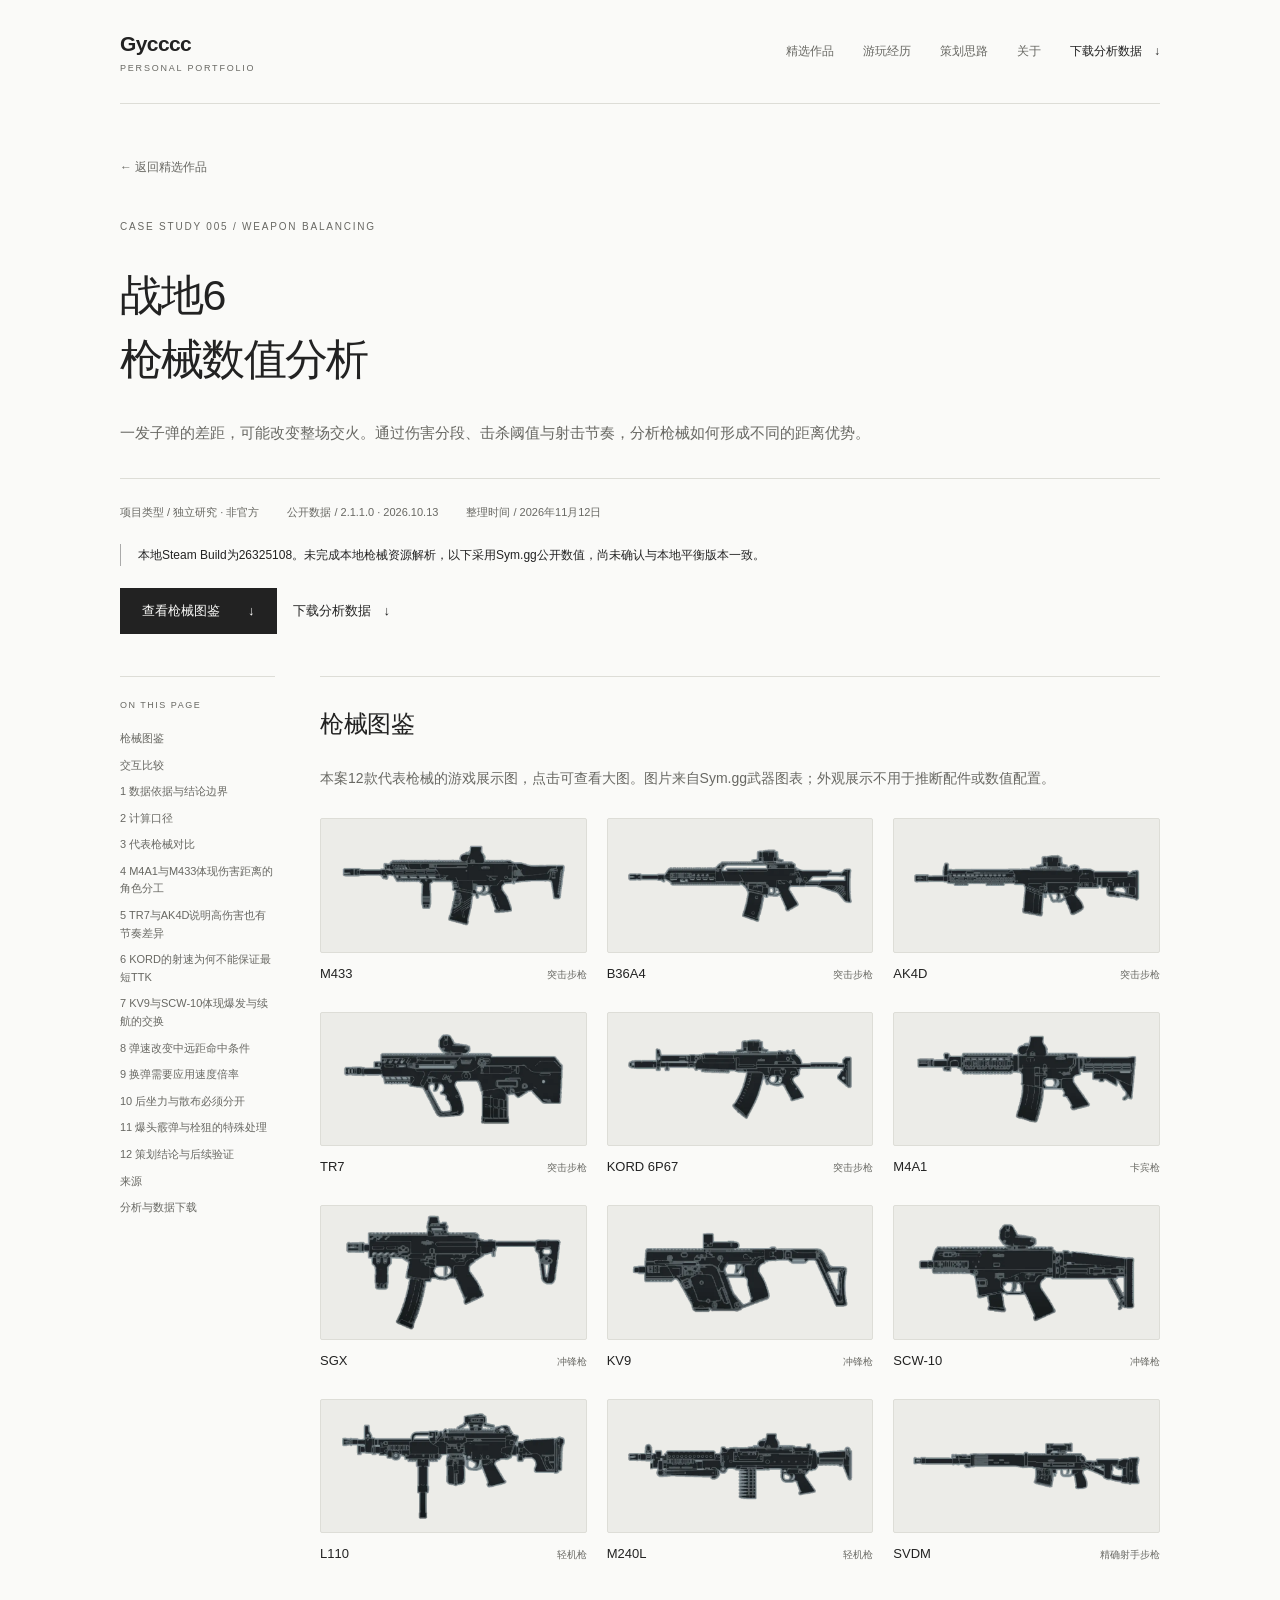
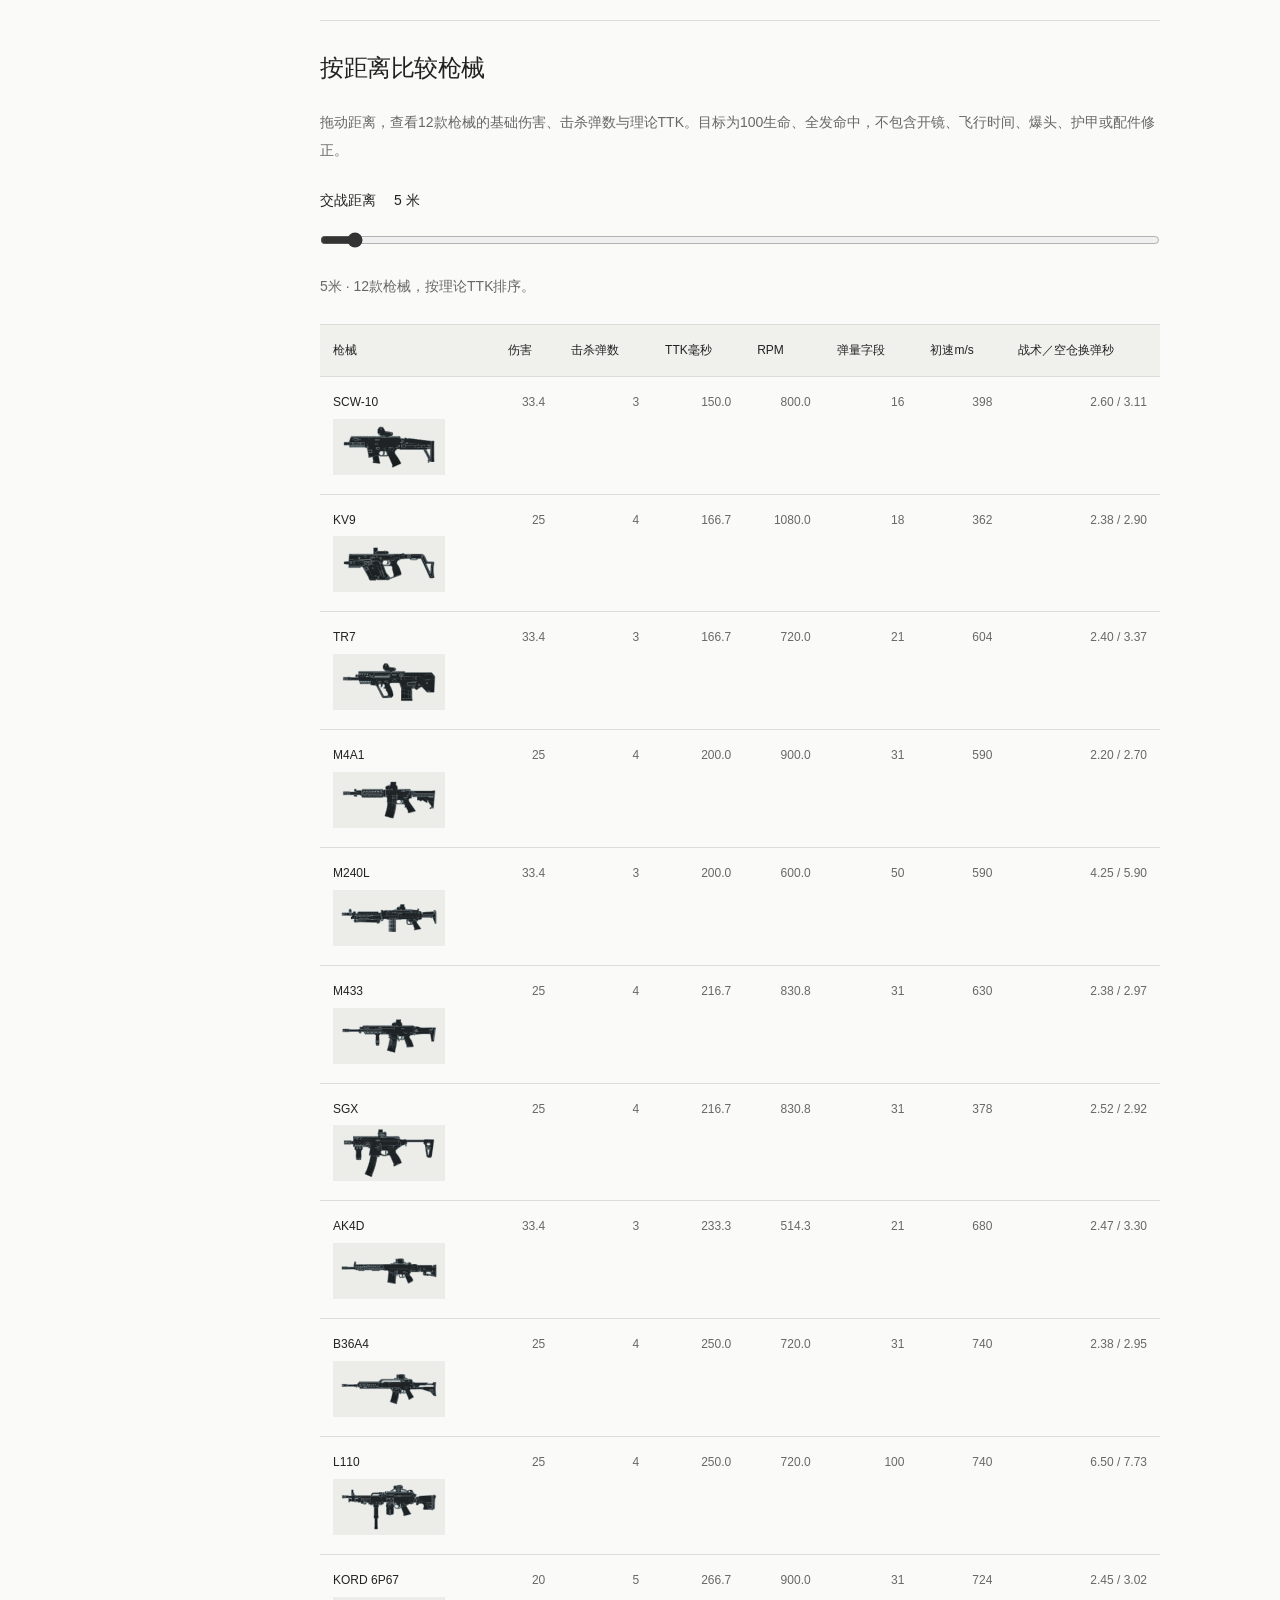
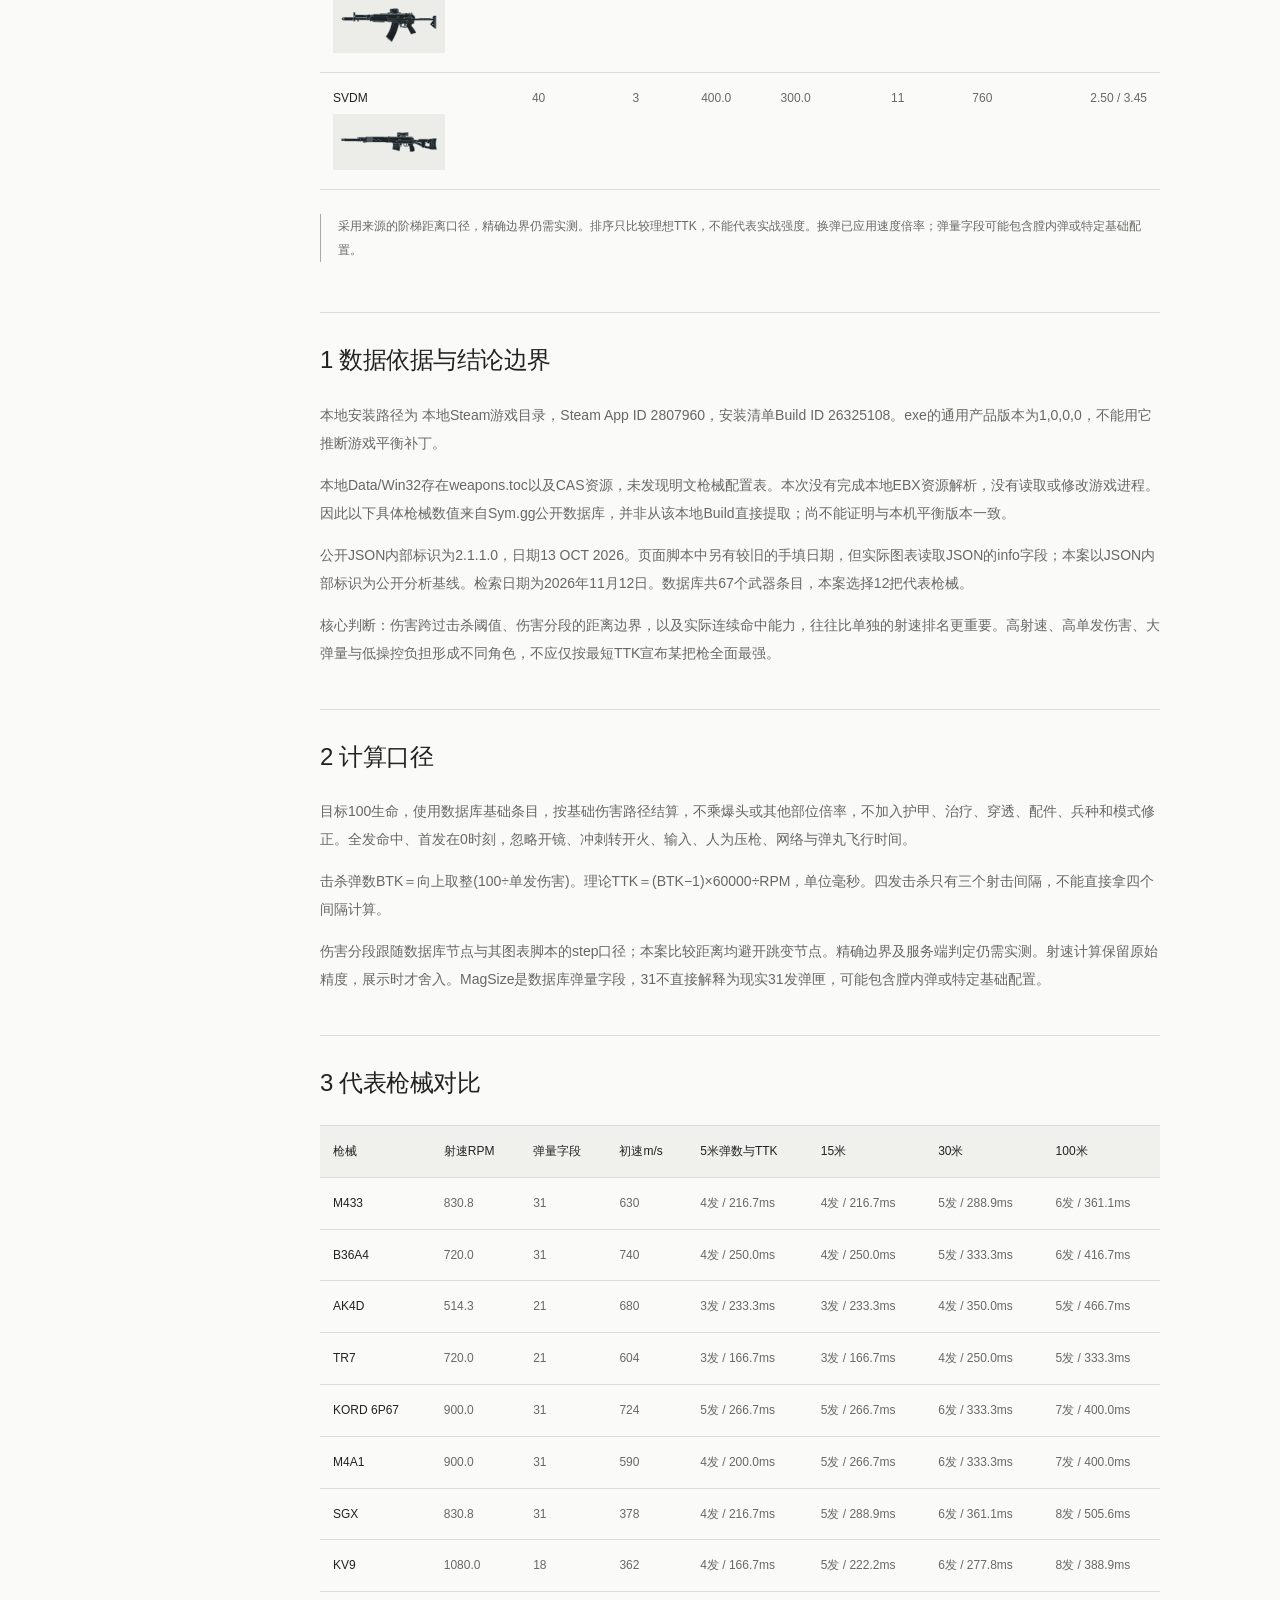
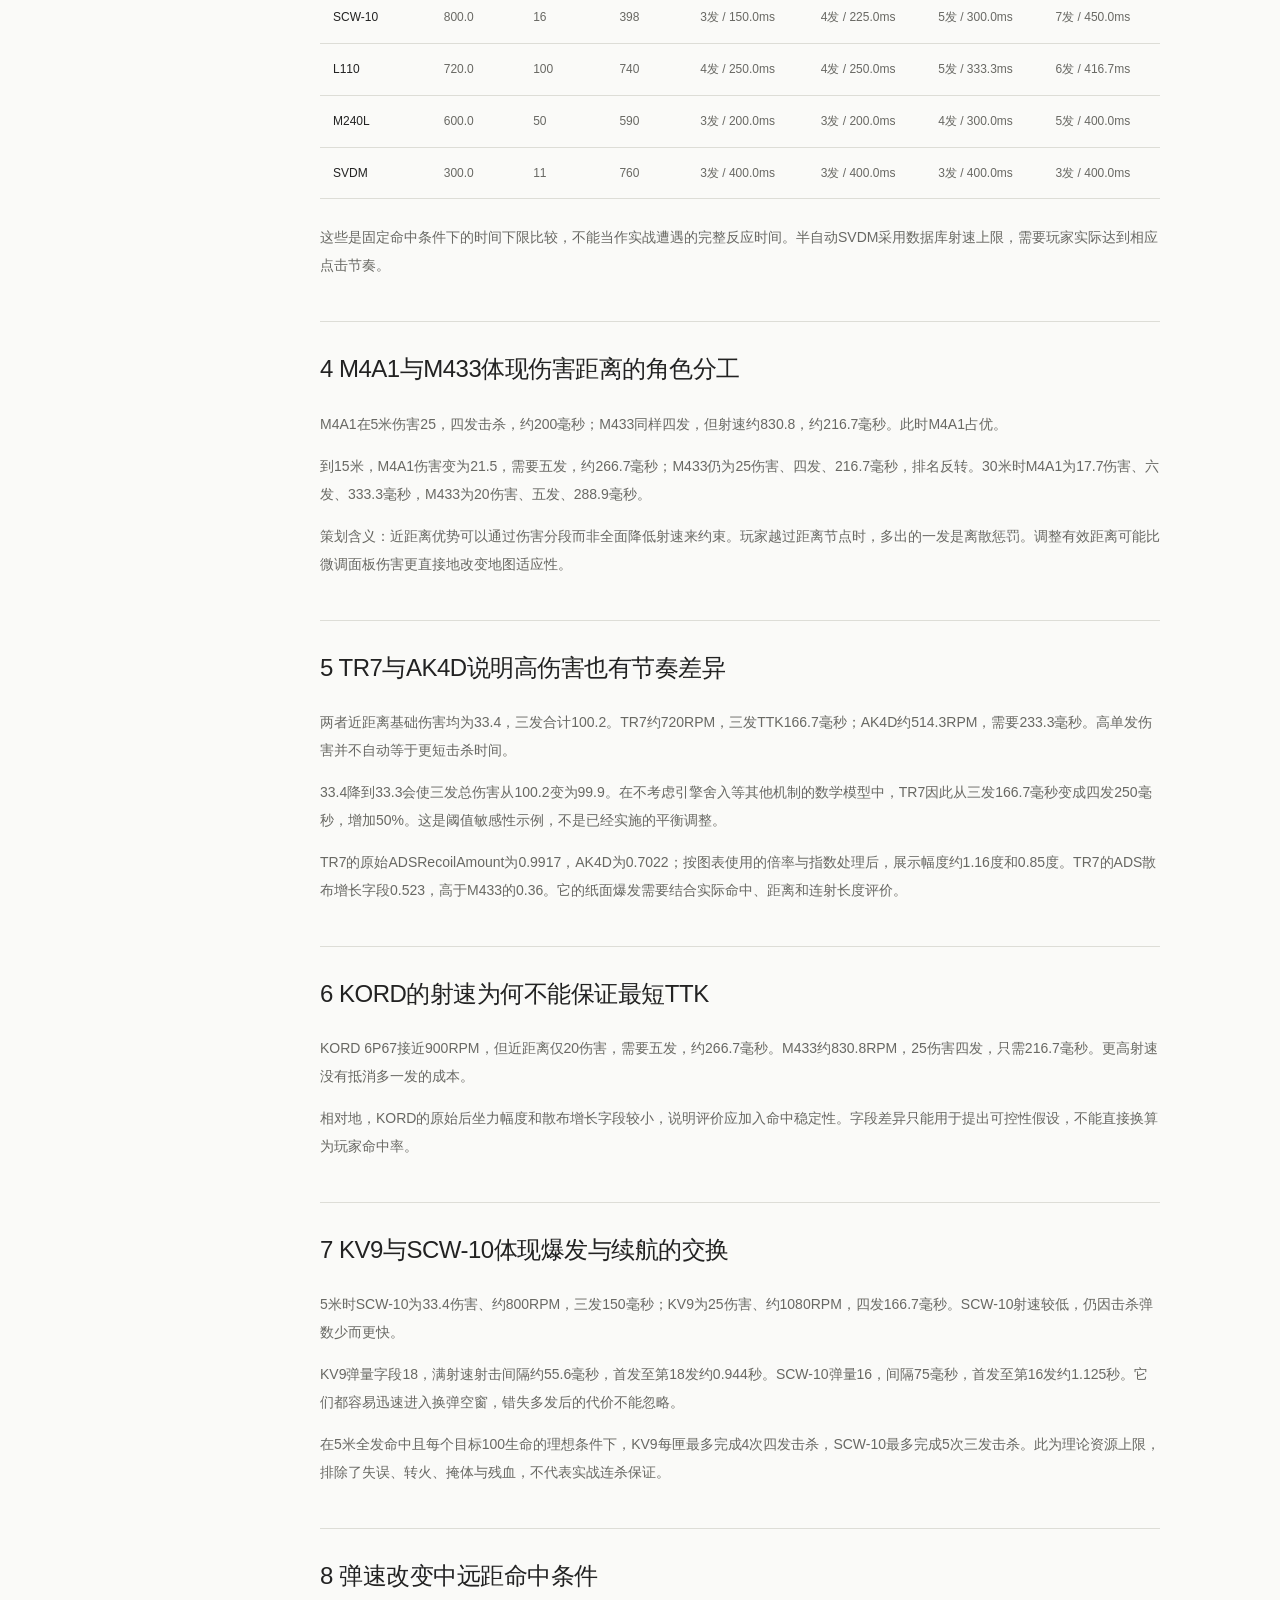
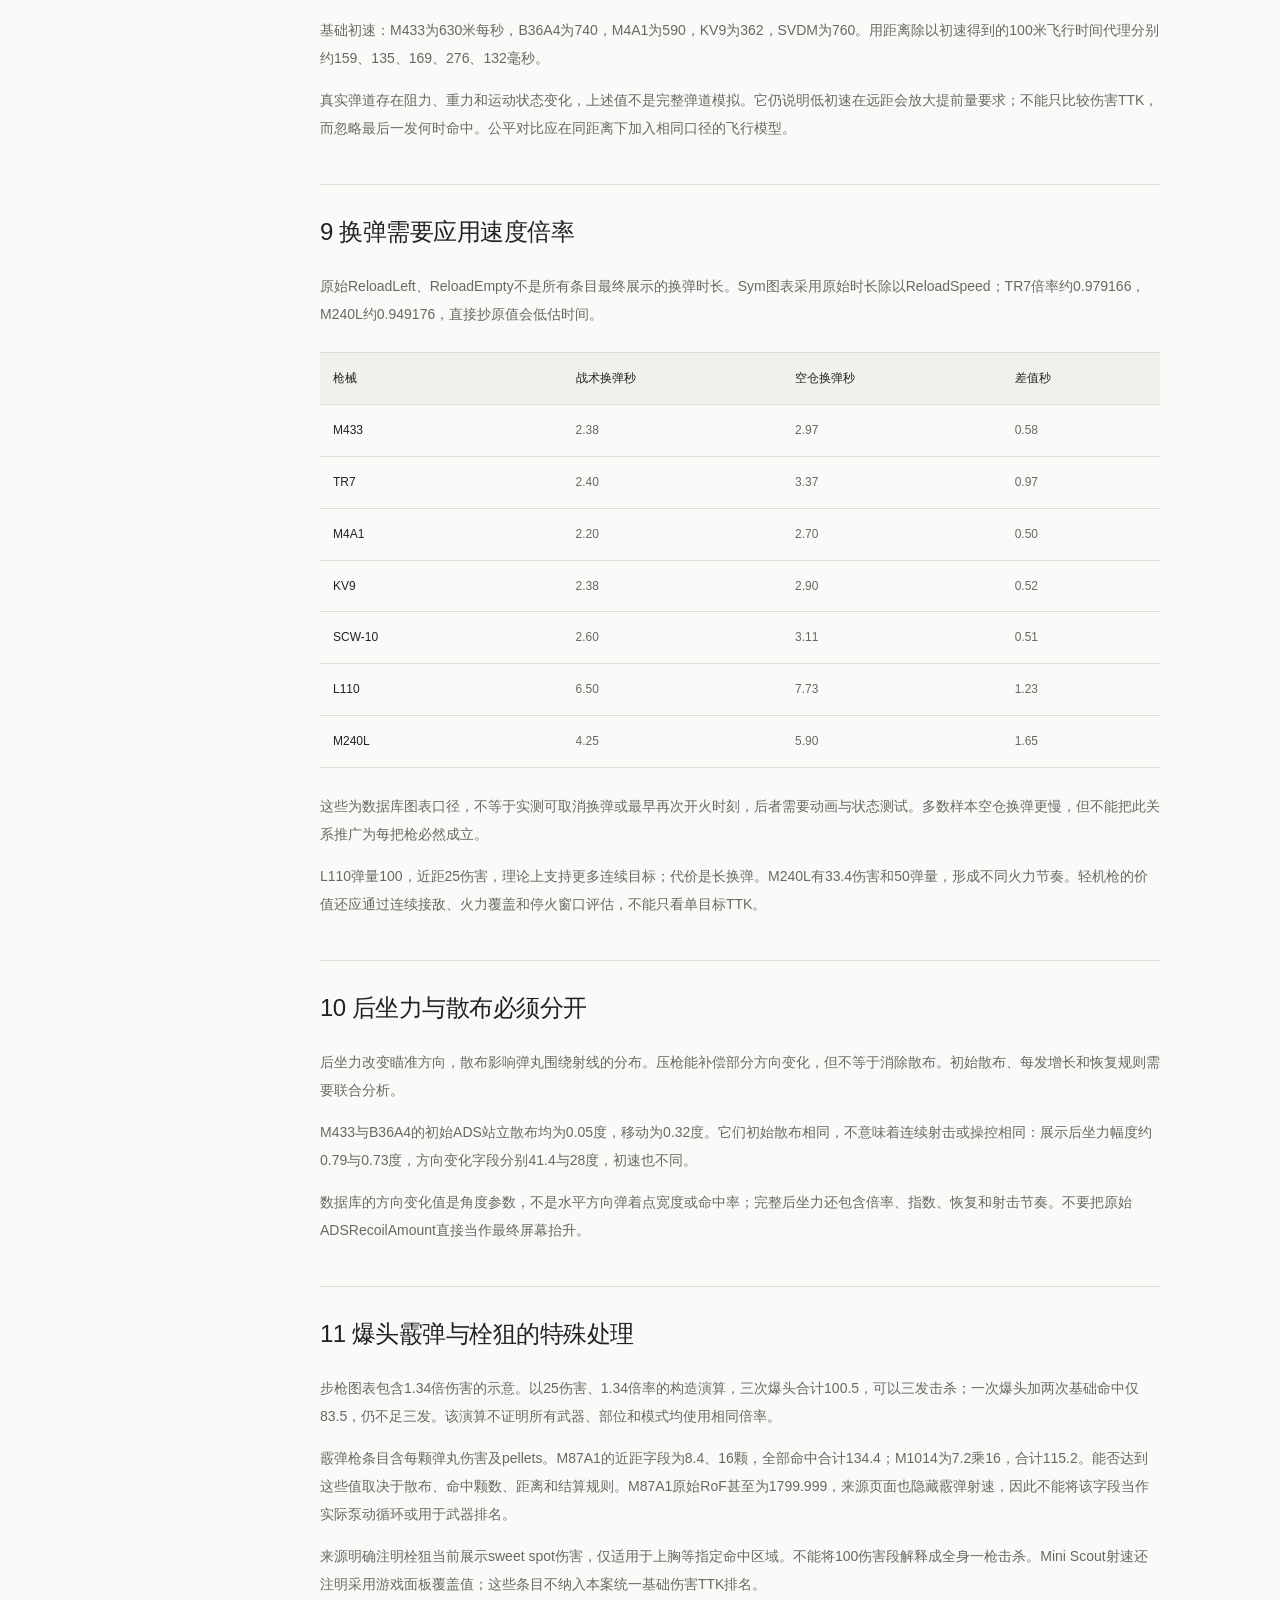
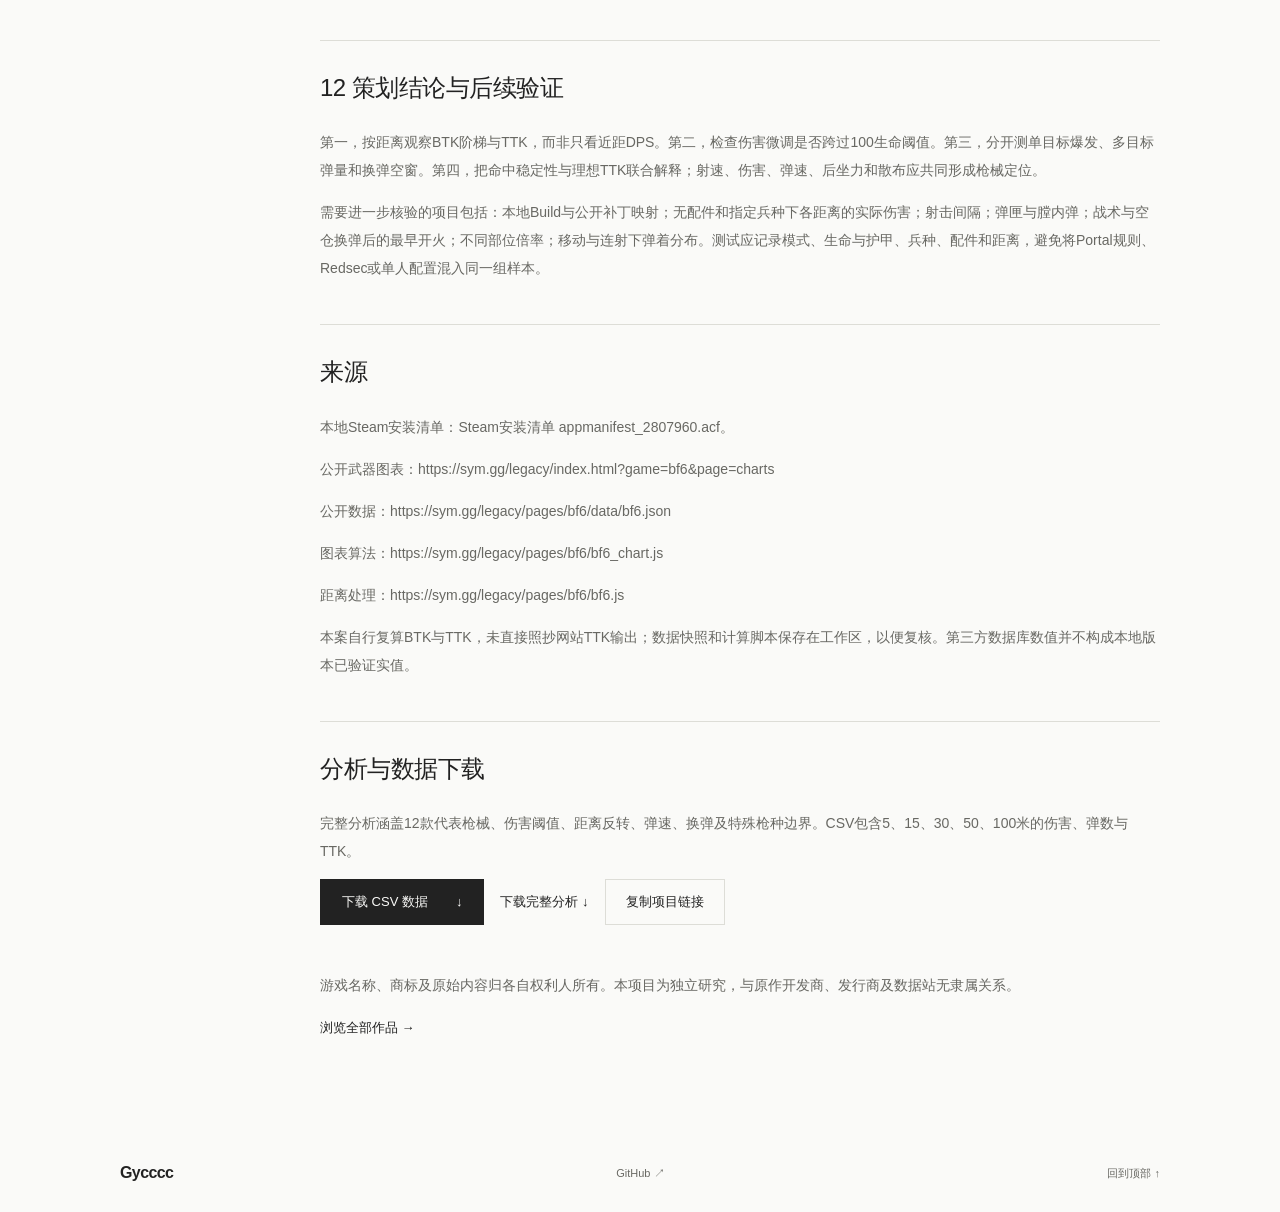
==== commit e4218f41: "Add weapon image gallery and comparison thumbnails" ====
--- a/battlefield-6.html
+++ b/battlefield-6.html
@@ -2,5 +2,5 @@
 <html lang="zh-CN"><head><meta charset="UTF-8"><meta name="viewport" content="width=device-width, initial-scale=1"><meta name="description" content="战地6枪械数值分析：12款枪械的伤害、击杀弹数、TTK、换弹与弹速，支持按距离交互比较。"><meta name="theme-color" content="#fafaf8"><title>战地6 · 枪械数值分析 | Gycccc</title><link rel="icon" href="assets/favicon.svg" type="image/svg+xml"><link rel="stylesheet" href="styles.css"><script src="main.js" defer></script><style>.coh2-case td{overflow-wrap:anywhere}.coh2-case p{overflow-wrap:anywhere}.coh2-case .case-toc{gap:9px}.coh2-case .case-toc a{line-height:1.6}</style><script src="bf6-comparison.js" defer></script><style>.bf6-distance{display:block;font-size:14px;margin:24px 0}.bf6-distance output{margin-left:14px}.bf6-distance input{display:block;width:100%;margin:18px 0;accent-color:#333}#comparison-rows td:not(:first-child){text-align:right;white-space:nowrap}</style></head><body class="coh2-case">
 <a class="skip" href="#main">跳转到正文</a>
 <header class="header wrap"><a class="brand" href="./" aria-label="Gycccc 作品集首页"><span>Gycccc<span class="brand-sub">PERSONAL PORTFOLIO</span></span></a><button class="menu-toggle" aria-expanded="false" aria-controls="navigation">菜单 <span>＋</span></button><nav id="navigation" aria-label="主导航"><a href="index.html#work">精选作品</a><a href="index.html#games">游玩经历</a><a href="index.html#approach">策划思路</a><a href="index.html#about">关于</a><a class="nav-action" href="#download">下载分析数据 <span>↓</span></a></nav></header>
-<main id="main"><section class="case-hero wrap"><a class="back-link" href="index.html#work">← 返回精选作品</a><p class="eyebrow">CASE STUDY 005 / WEAPON BALANCING</p><h1>战地6<br>枪械数值分析</h1><p class="case-intro">一发子弹的差距，可能改变整场交火。通过伤害分段、击杀阈值与射击节奏，分析枪械如何形成不同的距离优势。</p><div class="case-meta"><span>项目类型 / 独立研究 · 非官方</span><span>公开数据 / 2.1.1.0 · 2026.10.13</span><span>整理时间 / 2026年11月12日</span></div><p class="note">本地Steam Build为26325108。未完成本地枪械资源解析，以下采用Sym.gg公开数值，尚未确认与本地平衡版本一致。</p><div class="case-actions"><a class="button" href="#compare">交互比较枪械 <span>↓</span></a><a class="text-link" href="#download">下载分析数据 <span>↓</span></a></div></section><div class="wrap case-body"><aside class="case-toc" aria-label="项目目录"><span>ON THIS PAGE</span><a href="#compare">交互比较</a><a href="#chapter-1">1 数据依据与结论边界</a><a href="#chapter-2">2 计算口径</a><a href="#chapter-3">3 代表枪械对比</a><a href="#chapter-4">4 M4A1与M433体现伤害距离的角色分工</a><a href="#chapter-5">5 TR7与AK4D说明高伤害也有节奏差异</a><a href="#chapter-6">6 KORD的射速为何不能保证最短TTK</a><a href="#chapter-7">7 KV9与SCW-10体现爆发与续航的交换</a><a href="#chapter-8">8 弹速改变中远距命中条件</a><a href="#chapter-9">9 换弹需要应用速度倍率</a><a href="#chapter-10">10 后坐力与散布必须分开</a><a href="#chapter-11">11 爆头霰弹与栓狙的特殊处理</a><a href="#chapter-12">12 策划结论与后续验证</a><a href="#chapter-13">来源</a><a href="#download">分析与数据下载</a></aside><article class="case-content"><section id="compare"><h2>按距离比较枪械</h2><p>拖动距离，查看12款枪械的基础伤害、击杀弹数与理论TTK。目标为100生命、全发命中，不包含开镜、飞行时间、爆头、护甲或配件修正。</p><label class="bf6-distance" for="distance">交战距离 <output id="meters" for="distance">5 米</output><input type="range" id="distance" min="0" max="150" step="1" value="5"></label><p id="comparison-status" aria-live="polite">正在加载数据；完整静态数值表见下方分析。</p><div class="table-scroll" tabindex="0" role="region" aria-label="交互枪械对比表，可横向滚动"><table><thead><tr><th scope="col">枪械</th><th scope="col">伤害</th><th scope="col">击杀弹数</th><th scope="col">TTK毫秒</th><th scope="col">RPM</th><th scope="col">弹量字段</th><th scope="col">初速m/s</th><th scope="col">战术／空仓换弹秒</th></tr></thead><tbody id="comparison-rows"></tbody></table></div><p class="note">采用来源的阶梯距离口径，精确边界仍需实测。排序只比较理想TTK，不能代表实战强度。换弹已应用速度倍率；弹量字段可能包含膛内弹或特定基础配置。</p><noscript><p>启用JavaScript可使用距离滑块；下方分析与数据下载无需JavaScript。</p></noscript></section><section id="chapter-1"><h2>1 数据依据与结论边界</h2><p>本地安装路径为 本地Steam游戏目录，Steam App ID 2807960，安装清单Build ID 26325108。exe的通用产品版本为1,0,0,0，不能用它推断游戏平衡补丁。</p><p>本地Data/Win32存在weapons.toc以及CAS资源，未发现明文枪械配置表。本次没有完成本地EBX资源解析，没有读取或修改游戏进程。因此以下具体枪械数值来自Sym.gg公开数据库，并非从该本地Build直接提取；尚不能证明与本机平衡版本一致。</p><p>公开JSON内部标识为2.1.1.0，日期13 OCT 2026。页面脚本中另有较旧的手填日期，但实际图表读取JSON的info字段；本案以JSON内部标识为公开分析基线。检索日期为2026年11月12日。数据库共67个武器条目，本案选择12把代表枪械。</p><p>核心判断：伤害跨过击杀阈值、伤害分段的距离边界，以及实际连续命中能力，往往比单独的射速排名更重要。高射速、高单发伤害、大弹量与低操控负担形成不同角色，不应仅按最短TTK宣布某把枪全面最强。</p></section><section id="chapter-2"><h2>2 计算口径</h2><p>目标100生命，使用数据库基础条目，按基础伤害路径结算，不乘爆头或其他部位倍率，不加入护甲、治疗、穿透、配件、兵种和模式修正。全发命中、首发在0时刻，忽略开镜、冲刺转开火、输入、人为压枪、网络与弹丸飞行时间。</p><p>击杀弹数BTK＝向上取整(100÷单发伤害)。理论TTK＝(BTK−1)×60000÷RPM，单位毫秒。四发击杀只有三个射击间隔，不能直接拿四个间隔计算。</p><p>伤害分段跟随数据库节点与其图表脚本的step口径；本案比较距离均避开跳变节点。精确边界及服务端判定仍需实测。射速计算保留原始精度，展示时才舍入。MagSize是数据库弹量字段，31不直接解释为现实31发弹匣，可能包含膛内弹或特定基础配置。</p></section><section id="chapter-3"><h2>3 代表枪械对比</h2><div class="table-scroll" tabindex="0" role="region" aria-label="3 代表枪械对比数据表，可横向滚动"><table><thead><tr><th scope="col">枪械</th><th scope="col">射速RPM</th><th scope="col">弹量字段</th><th scope="col">初速m/s</th><th scope="col">5米弹数与TTK</th><th scope="col">15米</th><th scope="col">30米</th><th scope="col">100米</th></tr></thead><tbody><tr><td>M433</td><td>830.8</td><td>31</td><td>630</td><td>4发 / 216.7ms</td><td>4发 / 216.7ms</td><td>5发 / 288.9ms</td><td>6发 / 361.1ms</td></tr><tr><td>B36A4</td><td>720.0</td><td>31</td><td>740</td><td>4发 / 250.0ms</td><td>4发 / 250.0ms</td><td>5发 / 333.3ms</td><td>6发 / 416.7ms</td></tr><tr><td>AK4D</td><td>514.3</td><td>21</td><td>680</td><td>3发 / 233.3ms</td><td>3发 / 233.3ms</td><td>4发 / 350.0ms</td><td>5发 / 466.7ms</td></tr><tr><td>TR7</td><td>720.0</td><td>21</td><td>604</td><td>3发 / 166.7ms</td><td>3发 / 166.7ms</td><td>4发 / 250.0ms</td><td>5发 / 333.3ms</td></tr><tr><td>KORD 6P67</td><td>900.0</td><td>31</td><td>724</td><td>5发 / 266.7ms</td><td>5发 / 266.7ms</td><td>6发 / 333.3ms</td><td>7发 / 400.0ms</td></tr><tr><td>M4A1</td><td>900.0</td><td>31</td><td>590</td><td>4发 / 200.0ms</td><td>5发 / 266.7ms</td><td>6发 / 333.3ms</td><td>7发 / 400.0ms</td></tr><tr><td>SGX</td><td>830.8</td><td>31</td><td>378</td><td>4发 / 216.7ms</td><td>5发 / 288.9ms</td><td>6发 / 361.1ms</td><td>8发 / 505.6ms</td></tr><tr><td>KV9</td><td>1080.0</td><td>18</td><td>362</td><td>4发 / 166.7ms</td><td>5发 / 222.2ms</td><td>6发 / 277.8ms</td><td>8发 / 388.9ms</td></tr><tr><td>SCW-10</td><td>800.0</td><td>16</td><td>398</td><td>3发 / 150.0ms</td><td>4发 / 225.0ms</td><td>5发 / 300.0ms</td><td>7发 / 450.0ms</td></tr><tr><td>L110</td><td>720.0</td><td>100</td><td>740</td><td>4发 / 250.0ms</td><td>4发 / 250.0ms</td><td>5发 / 333.3ms</td><td>6发 / 416.7ms</td></tr><tr><td>M240L</td><td>600.0</td><td>50</td><td>590</td><td>3发 / 200.0ms</td><td>3发 / 200.0ms</td><td>4发 / 300.0ms</td><td>5发 / 400.0ms</td></tr><tr><td>SVDM</td><td>300.0</td><td>11</td><td>760</td><td>3发 / 400.0ms</td><td>3发 / 400.0ms</td><td>3发 / 400.0ms</td><td>3发 / 400.0ms</td></tr></tbody></table></div><p>这些是固定命中条件下的时间下限比较，不能当作实战遭遇的完整反应时间。半自动SVDM采用数据库射速上限，需要玩家实际达到相应点击节奏。</p></section><section id="chapter-4"><h2>4 M4A1与M433体现伤害距离的角色分工</h2><p>M4A1在5米伤害25，四发击杀，约200毫秒；M433同样四发，但射速约830.8，约216.7毫秒。此时M4A1占优。</p><p>到15米，M4A1伤害变为21.5，需要五发，约266.7毫秒；M433仍为25伤害、四发、216.7毫秒，排名反转。30米时M4A1为17.7伤害、六发、333.3毫秒，M433为20伤害、五发、288.9毫秒。</p><p>策划含义：近距离优势可以通过伤害分段而非全面降低射速来约束。玩家越过距离节点时，多出的一发是离散惩罚。调整有效距离可能比微调面板伤害更直接地改变地图适应性。</p></section><section id="chapter-5"><h2>5 TR7与AK4D说明高伤害也有节奏差异</h2><p>两者近距离基础伤害均为33.4，三发合计100.2。TR7约720RPM，三发TTK166.7毫秒；AK4D约514.3RPM，需要233.3毫秒。高单发伤害并不自动等于更短击杀时间。</p><p>33.4降到33.3会使三发总伤害从100.2变为99.9。在不考虑引擎舍入等其他机制的数学模型中，TR7因此从三发166.7毫秒变成四发250毫秒，增加50%。这是阈值敏感性示例，不是已经实施的平衡调整。</p><p>TR7的原始ADSRecoilAmount为0.9917，AK4D为0.7022；按图表使用的倍率与指数处理后，展示幅度约1.16度和0.85度。TR7的ADS散布增长字段0.523，高于M433的0.36。它的纸面爆发需要结合实际命中、距离和连射长度评价。</p></section><section id="chapter-6"><h2>6 KORD的射速为何不能保证最短TTK</h2><p>KORD 6P67接近900RPM，但近距离仅20伤害，需要五发，约266.7毫秒。M433约830.8RPM，25伤害四发，只需216.7毫秒。更高射速没有抵消多一发的成本。</p><p>相对地，KORD的原始后坐力幅度和散布增长字段较小，说明评价应加入命中稳定性。字段差异只能用于提出可控性假设，不能直接换算为玩家命中率。</p></section><section id="chapter-7"><h2>7 KV9与SCW-10体现爆发与续航的交换</h2><p>5米时SCW-10为33.4伤害、约800RPM，三发150毫秒；KV9为25伤害、约1080RPM，四发166.7毫秒。SCW-10射速较低，仍因击杀弹数少而更快。</p><p>KV9弹量字段18，满射速射击间隔约55.6毫秒，首发至第18发约0.944秒。SCW-10弹量16，间隔75毫秒，首发至第16发约1.125秒。它们都容易迅速进入换弹空窗，错失多发后的代价不能忽略。</p><p>在5米全发命中且每个目标100生命的理想条件下，KV9每匣最多完成4次四发击杀，SCW-10最多完成5次三发击杀。此为理论资源上限，排除了失误、转火、掩体与残血，不代表实战连杀保证。</p></section><section id="chapter-8"><h2>8 弹速改变中远距命中条件</h2><p>基础初速：M433为630米每秒，B36A4为740，M4A1为590，KV9为362，SVDM为760。用距离除以初速得到的100米飞行时间代理分别约159、135、169、276、132毫秒。</p><p>真实弹道存在阻力、重力和运动状态变化，上述值不是完整弹道模拟。它仍说明低初速在远距会放大提前量要求；不能只比较伤害TTK，而忽略最后一发何时命中。公平对比应在同距离下加入相同口径的飞行模型。</p></section><section id="chapter-9"><h2>9 换弹需要应用速度倍率</h2><p>原始ReloadLeft、ReloadEmpty不是所有条目最终展示的换弹时长。Sym图表采用原始时长除以ReloadSpeed；TR7倍率约0.979166，M240L约0.949176，直接抄原值会低估时间。</p><div class="table-scroll" tabindex="0" role="region" aria-label="9 换弹需要应用速度倍率数据表，可横向滚动"><table><thead><tr><th scope="col">枪械</th><th scope="col">战术换弹秒</th><th scope="col">空仓换弹秒</th><th scope="col">差值秒</th></tr></thead><tbody><tr><td>M433</td><td>2.38</td><td>2.97</td><td>0.58</td></tr><tr><td>TR7</td><td>2.40</td><td>3.37</td><td>0.97</td></tr><tr><td>M4A1</td><td>2.20</td><td>2.70</td><td>0.50</td></tr><tr><td>KV9</td><td>2.38</td><td>2.90</td><td>0.52</td></tr><tr><td>SCW-10</td><td>2.60</td><td>3.11</td><td>0.51</td></tr><tr><td>L110</td><td>6.50</td><td>7.73</td><td>1.23</td></tr><tr><td>M240L</td><td>4.25</td><td>5.90</td><td>1.65</td></tr></tbody></table></div><p>这些为数据库图表口径，不等于实测可取消换弹或最早再次开火时刻，后者需要动画与状态测试。多数样本空仓换弹更慢，但不能把此关系推广为每把枪必然成立。</p><p>L110弹量100，近距25伤害，理论上支持更多连续目标；代价是长换弹。M240L有33.4伤害和50弹量，形成不同火力节奏。轻机枪的价值还应通过连续接敌、火力覆盖和停火窗口评估，不能只看单目标TTK。</p></section><section id="chapter-10"><h2>10 后坐力与散布必须分开</h2><p>后坐力改变瞄准方向，散布影响弹丸围绕射线的分布。压枪能补偿部分方向变化，但不等于消除散布。初始散布、每发增长和恢复规则需要联合分析。</p><p>M433与B36A4的初始ADS站立散布均为0.05度，移动为0.32度。它们初始散布相同，不意味着连续射击或操控相同：展示后坐力幅度约0.79与0.73度，方向变化字段分别41.4与28度，初速也不同。</p><p>数据库的方向变化值是角度参数，不是水平方向弹着点宽度或命中率；完整后坐力还包含倍率、指数、恢复和射击节奏。不要把原始ADSRecoilAmount直接当作最终屏幕抬升。</p></section><section id="chapter-11"><h2>11 爆头霰弹与栓狙的特殊处理</h2><p>步枪图表包含1.34倍伤害的示意。以25伤害、1.34倍率的构造演算，三次爆头合计100.5，可以三发击杀；一次爆头加两次基础命中仅83.5，仍不足三发。该演算不证明所有武器、部位和模式均使用相同倍率。</p><p>霰弹枪条目含每颗弹丸伤害及pellets。M87A1的近距字段为8.4、16颗，全部命中合计134.4；M1014为7.2乘16，合计115.2。能否达到这些值取决于散布、命中颗数、距离和结算规则。M87A1原始RoF甚至为1799.999，来源页面也隐藏霰弹射速，因此不能将该字段当作实际泵动循环或用于武器排名。</p><p>来源明确注明栓狙当前展示sweet spot伤害，仅适用于上胸等指定命中区域。不能将100伤害段解释成全身一枪击杀。Mini Scout射速还注明采用游戏面板覆盖值；这些条目不纳入本案统一基础伤害TTK排名。</p></section><section id="chapter-12"><h2>12 策划结论与后续验证</h2><p>第一，按距离观察BTK阶梯与TTK，而非只看近距DPS。第二，检查伤害微调是否跨过100生命阈值。第三，分开测单目标爆发、多目标弹量和换弹空窗。第四，把命中稳定性与理想TTK联合解释；射速、伤害、弹速、后坐力和散布应共同形成枪械定位。</p><p>需要进一步核验的项目包括：本地Build与公开补丁映射；无配件和指定兵种下各距离的实际伤害；射击间隔；弹匣与膛内弹；战术与空仓换弹后的最早开火；不同部位倍率；移动与连射下弹着分布。测试应记录模式、生命与护甲、兵种、配件和距离，避免将Portal规则、Redsec或单人配置混入同一组样本。</p></section><section id="chapter-13"><h2>来源</h2><p>本地Steam安装清单：Steam安装清单 appmanifest_2807960.acf。</p><p>公开武器图表：<a href="https://sym.gg/legacy/index.html?game=bf6&amp;page=charts">https://sym.gg/legacy/index.html?game=bf6&amp;page=charts</a></p><p>公开数据：<a href="https://sym.gg/legacy/pages/bf6/data/bf6.json">https://sym.gg/legacy/pages/bf6/data/bf6.json</a></p><p>图表算法：<a href="https://sym.gg/legacy/pages/bf6/bf6_chart.js">https://sym.gg/legacy/pages/bf6/bf6_chart.js</a></p><p>距离处理：<a href="https://sym.gg/legacy/pages/bf6/bf6.js">https://sym.gg/legacy/pages/bf6/bf6.js</a></p><p>本案自行复算BTK与TTK，未直接照抄网站TTK输出；数据快照和计算脚本保存在工作区，以便复核。第三方数据库数值并不构成本地版本已验证实值。</p></section><section id="download"><h2>分析与数据下载</h2><p>完整分析涵盖12款代表枪械、伤害阈值、距离反转、弹速、换弹及特殊枪种边界。CSV包含5、15、30、50、100米的伤害、弹数与TTK。</p><div class="case-actions"><a class="button" href="assets/bf6-weapon-comparison.csv" download="战地6_枪械对比_公开数据2.1.1.0.csv">下载 CSV 数据 <span>↓</span></a><a class="text-link" href="assets/bf6-weapon-analysis.md" download="战地6_枪械数值分析.md">下载完整分析 ↓</a><button class="copy-button" data-copy-link>复制项目链接</button></div><div class="status" role="status" aria-live="polite"></div><p>游戏名称、商标及原始内容归各自权利人所有。本项目为独立研究，与原作开发商、发行商及数据站无隶属关系。</p><a class="text-link" href="index.html#work">浏览全部作品 →</a></section></article></div></main><footer class="wrap footer"><a class="brand footer-brand" href="./" aria-label="Gycccc 作品集首页">Gycccc</a><p><a href="https://github.com/gyc-05/gyc-05.github.io" aria-label="查看 Gycccc 的网站 GitHub 仓库">GitHub ↗</a></p><a href="#main">回到顶部 ↑</a></footer>
+<main id="main"><section class="case-hero wrap"><a class="back-link" href="index.html#work">← 返回精选作品</a><p class="eyebrow">CASE STUDY 005 / WEAPON BALANCING</p><h1>战地6<br>枪械数值分析</h1><p class="case-intro">一发子弹的差距，可能改变整场交火。通过伤害分段、击杀阈值与射击节奏，分析枪械如何形成不同的距离优势。</p><div class="case-meta"><span>项目类型 / 独立研究 · 非官方</span><span>公开数据 / 2.1.1.0 · 2026.10.13</span><span>整理时间 / 2026年11月12日</span></div><p class="note">本地Steam Build为26325108。未完成本地枪械资源解析，以下采用Sym.gg公开数值，尚未确认与本地平衡版本一致。</p><div class="case-actions"><a class="button" href="#weapons">查看枪械图鉴 <span>↓</span></a><a class="text-link" href="#download">下载分析数据 <span>↓</span></a></div></section><div class="wrap case-body"><aside class="case-toc" aria-label="项目目录"><span>ON THIS PAGE</span><a href="#weapons">枪械图鉴</a><a href="#compare">交互比较</a><a href="#chapter-1">1 数据依据与结论边界</a><a href="#chapter-2">2 计算口径</a><a href="#chapter-3">3 代表枪械对比</a><a href="#chapter-4">4 M4A1与M433体现伤害距离的角色分工</a><a href="#chapter-5">5 TR7与AK4D说明高伤害也有节奏差异</a><a href="#chapter-6">6 KORD的射速为何不能保证最短TTK</a><a href="#chapter-7">7 KV9与SCW-10体现爆发与续航的交换</a><a href="#chapter-8">8 弹速改变中远距命中条件</a><a href="#chapter-9">9 换弹需要应用速度倍率</a><a href="#chapter-10">10 后坐力与散布必须分开</a><a href="#chapter-11">11 爆头霰弹与栓狙的特殊处理</a><a href="#chapter-12">12 策划结论与后续验证</a><a href="#chapter-13">来源</a><a href="#download">分析与数据下载</a></aside><article class="case-content"><section id="weapons"><h2>枪械图鉴</h2><p>本案12款代表枪械的游戏展示图，点击可查看大图。图片来自<a href="https://sym.gg/legacy/index.html?game=bf6&amp;page=charts">Sym.gg武器图表</a>；外观展示不用于推断配件或数值配置。</p><div class="weapon-gallery"><figure class="weapon-card"><a href="assets/bf6-weapons/hk433.webp" target="_blank" rel="noopener" aria-label="查看M433大图，在新标签页打开"><img src="assets/bf6-weapons/hk433.webp" alt="M433枪械侧面展示图" width="840" height="420" loading="lazy" decoding="async"></a><figcaption><strong>M433</strong><span>突击步枪</span></figcaption></figure><figure class="weapon-card"><a href="assets/bf6-weapons/g36.webp" target="_blank" rel="noopener" aria-label="查看B36A4大图，在新标签页打开"><img src="assets/bf6-weapons/g36.webp" alt="B36A4枪械侧面展示图" width="840" height="420" loading="lazy" decoding="async"></a><figcaption><strong>B36A4</strong><span>突击步枪</span></figcaption></figure><figure class="weapon-card"><a href="assets/bf6-weapons/g3a4.webp" target="_blank" rel="noopener" aria-label="查看AK4D大图，在新标签页打开"><img src="assets/bf6-weapons/g3a4.webp" alt="AK4D枪械侧面展示图" width="840" height="420" loading="lazy" decoding="async"></a><figcaption><strong>AK4D</strong><span>突击步枪</span></figcaption></figure><figure class="weapon-card"><a href="assets/bf6-weapons/tavor7.webp" target="_blank" rel="noopener" aria-label="查看TR7大图，在新标签页打开"><img src="assets/bf6-weapons/tavor7.webp" alt="TR7枪械侧面展示图" width="840" height="420" loading="lazy" decoding="async"></a><figcaption><strong>TR7</strong><span>突击步枪</span></figcaption></figure><figure class="weapon-card"><a href="assets/bf6-weapons/6p67.webp" target="_blank" rel="noopener" aria-label="查看KORD 6P67大图，在新标签页打开"><img src="assets/bf6-weapons/6p67.webp" alt="KORD 6P67枪械侧面展示图" width="840" height="420" loading="lazy" decoding="async"></a><figcaption><strong>KORD 6P67</strong><span>突击步枪</span></figcaption></figure><figure class="weapon-card"><a href="assets/bf6-weapons/m4a1.webp" target="_blank" rel="noopener" aria-label="查看M4A1大图，在新标签页打开"><img src="assets/bf6-weapons/m4a1.webp" alt="M4A1枪械侧面展示图" width="840" height="420" loading="lazy" decoding="async"></a><figcaption><strong>M4A1</strong><span>卡宾枪</span></figcaption></figure><figure class="weapon-card"><a href="assets/bf6-weapons/mpx.webp" target="_blank" rel="noopener" aria-label="查看SGX大图，在新标签页打开"><img src="assets/bf6-weapons/mpx.webp" alt="SGX枪械侧面展示图" width="840" height="420" loading="lazy" decoding="async"></a><figcaption><strong>SGX</strong><span>冲锋枪</span></figcaption></figure><figure class="weapon-card"><a href="assets/bf6-weapons/vector.webp" target="_blank" rel="noopener" aria-label="查看KV9大图，在新标签页打开"><img src="assets/bf6-weapons/vector.webp" alt="KV9枪械侧面展示图" width="840" height="420" loading="lazy" decoding="async"></a><figcaption><strong>KV9</strong><span>冲锋枪</span></figcaption></figure><figure class="weapon-card"><a href="assets/bf6-weapons/apc10.webp" target="_blank" rel="noopener" aria-label="查看SCW-10大图，在新标签页打开"><img src="assets/bf6-weapons/apc10.webp" alt="SCW-10枪械侧面展示图" width="840" height="420" loading="lazy" decoding="async"></a><figcaption><strong>SCW-10</strong><span>冲锋枪</span></figcaption></figure><figure class="weapon-card"><a href="assets/bf6-weapons/minimi.webp" target="_blank" rel="noopener" aria-label="查看L110大图，在新标签页打开"><img src="assets/bf6-weapons/minimi.webp" alt="L110枪械侧面展示图" width="840" height="420" loading="lazy" decoding="async"></a><figcaption><strong>L110</strong><span>轻机枪</span></figcaption></figure><figure class="weapon-card"><a href="assets/bf6-weapons/m240l.webp" target="_blank" rel="noopener" aria-label="查看M240L大图，在新标签页打开"><img src="assets/bf6-weapons/m240l.webp" alt="M240L枪械侧面展示图" width="840" height="420" loading="lazy" decoding="async"></a><figcaption><strong>M240L</strong><span>轻机枪</span></figcaption></figure><figure class="weapon-card"><a href="assets/bf6-weapons/svdm.webp" target="_blank" rel="noopener" aria-label="查看SVDM大图，在新标签页打开"><img src="assets/bf6-weapons/svdm.webp" alt="SVDM枪械侧面展示图" width="840" height="420" loading="lazy" decoding="async"></a><figcaption><strong>SVDM</strong><span>精确射手步枪</span></figcaption></figure></div></section><section id="compare"><h2>按距离比较枪械</h2><p>拖动距离，查看12款枪械的基础伤害、击杀弹数与理论TTK。目标为100生命、全发命中，不包含开镜、飞行时间、爆头、护甲或配件修正。</p><label class="bf6-distance" for="distance">交战距离 <output id="meters" for="distance">5 米</output><input type="range" id="distance" min="0" max="150" step="1" value="5"></label><p id="comparison-status" aria-live="polite">正在加载数据；完整静态数值表见下方分析。</p><div class="table-scroll" tabindex="0" role="region" aria-label="交互枪械对比表，可横向滚动"><table><thead><tr><th scope="col">枪械</th><th scope="col">伤害</th><th scope="col">击杀弹数</th><th scope="col">TTK毫秒</th><th scope="col">RPM</th><th scope="col">弹量字段</th><th scope="col">初速m/s</th><th scope="col">战术／空仓换弹秒</th></tr></thead><tbody id="comparison-rows"></tbody></table></div><p class="note">采用来源的阶梯距离口径，精确边界仍需实测。排序只比较理想TTK，不能代表实战强度。换弹已应用速度倍率；弹量字段可能包含膛内弹或特定基础配置。</p><noscript><p>启用JavaScript可使用距离滑块；下方分析与数据下载无需JavaScript。</p></noscript></section><section id="chapter-1"><h2>1 数据依据与结论边界</h2><p>本地安装路径为 本地Steam游戏目录，Steam App ID 2807960，安装清单Build ID 26325108。exe的通用产品版本为1,0,0,0，不能用它推断游戏平衡补丁。</p><p>本地Data/Win32存在weapons.toc以及CAS资源，未发现明文枪械配置表。本次没有完成本地EBX资源解析，没有读取或修改游戏进程。因此以下具体枪械数值来自Sym.gg公开数据库，并非从该本地Build直接提取；尚不能证明与本机平衡版本一致。</p><p>公开JSON内部标识为2.1.1.0，日期13 OCT 2026。页面脚本中另有较旧的手填日期，但实际图表读取JSON的info字段；本案以JSON内部标识为公开分析基线。检索日期为2026年11月12日。数据库共67个武器条目，本案选择12把代表枪械。</p><p>核心判断：伤害跨过击杀阈值、伤害分段的距离边界，以及实际连续命中能力，往往比单独的射速排名更重要。高射速、高单发伤害、大弹量与低操控负担形成不同角色，不应仅按最短TTK宣布某把枪全面最强。</p></section><section id="chapter-2"><h2>2 计算口径</h2><p>目标100生命，使用数据库基础条目，按基础伤害路径结算，不乘爆头或其他部位倍率，不加入护甲、治疗、穿透、配件、兵种和模式修正。全发命中、首发在0时刻，忽略开镜、冲刺转开火、输入、人为压枪、网络与弹丸飞行时间。</p><p>击杀弹数BTK＝向上取整(100÷单发伤害)。理论TTK＝(BTK−1)×60000÷RPM，单位毫秒。四发击杀只有三个射击间隔，不能直接拿四个间隔计算。</p><p>伤害分段跟随数据库节点与其图表脚本的step口径；本案比较距离均避开跳变节点。精确边界及服务端判定仍需实测。射速计算保留原始精度，展示时才舍入。MagSize是数据库弹量字段，31不直接解释为现实31发弹匣，可能包含膛内弹或特定基础配置。</p></section><section id="chapter-3"><h2>3 代表枪械对比</h2><div class="table-scroll" tabindex="0" role="region" aria-label="3 代表枪械对比数据表，可横向滚动"><table><thead><tr><th scope="col">枪械</th><th scope="col">射速RPM</th><th scope="col">弹量字段</th><th scope="col">初速m/s</th><th scope="col">5米弹数与TTK</th><th scope="col">15米</th><th scope="col">30米</th><th scope="col">100米</th></tr></thead><tbody><tr><td>M433</td><td>830.8</td><td>31</td><td>630</td><td>4发 / 216.7ms</td><td>4发 / 216.7ms</td><td>5发 / 288.9ms</td><td>6发 / 361.1ms</td></tr><tr><td>B36A4</td><td>720.0</td><td>31</td><td>740</td><td>4发 / 250.0ms</td><td>4发 / 250.0ms</td><td>5发 / 333.3ms</td><td>6发 / 416.7ms</td></tr><tr><td>AK4D</td><td>514.3</td><td>21</td><td>680</td><td>3发 / 233.3ms</td><td>3发 / 233.3ms</td><td>4发 / 350.0ms</td><td>5发 / 466.7ms</td></tr><tr><td>TR7</td><td>720.0</td><td>21</td><td>604</td><td>3发 / 166.7ms</td><td>3发 / 166.7ms</td><td>4发 / 250.0ms</td><td>5发 / 333.3ms</td></tr><tr><td>KORD 6P67</td><td>900.0</td><td>31</td><td>724</td><td>5发 / 266.7ms</td><td>5发 / 266.7ms</td><td>6发 / 333.3ms</td><td>7发 / 400.0ms</td></tr><tr><td>M4A1</td><td>900.0</td><td>31</td><td>590</td><td>4发 / 200.0ms</td><td>5发 / 266.7ms</td><td>6发 / 333.3ms</td><td>7发 / 400.0ms</td></tr><tr><td>SGX</td><td>830.8</td><td>31</td><td>378</td><td>4发 / 216.7ms</td><td>5发 / 288.9ms</td><td>6发 / 361.1ms</td><td>8发 / 505.6ms</td></tr><tr><td>KV9</td><td>1080.0</td><td>18</td><td>362</td><td>4发 / 166.7ms</td><td>5发 / 222.2ms</td><td>6发 / 277.8ms</td><td>8发 / 388.9ms</td></tr><tr><td>SCW-10</td><td>800.0</td><td>16</td><td>398</td><td>3发 / 150.0ms</td><td>4发 / 225.0ms</td><td>5发 / 300.0ms</td><td>7发 / 450.0ms</td></tr><tr><td>L110</td><td>720.0</td><td>100</td><td>740</td><td>4发 / 250.0ms</td><td>4发 / 250.0ms</td><td>5发 / 333.3ms</td><td>6发 / 416.7ms</td></tr><tr><td>M240L</td><td>600.0</td><td>50</td><td>590</td><td>3发 / 200.0ms</td><td>3发 / 200.0ms</td><td>4发 / 300.0ms</td><td>5发 / 400.0ms</td></tr><tr><td>SVDM</td><td>300.0</td><td>11</td><td>760</td><td>3发 / 400.0ms</td><td>3发 / 400.0ms</td><td>3发 / 400.0ms</td><td>3发 / 400.0ms</td></tr></tbody></table></div><p>这些是固定命中条件下的时间下限比较，不能当作实战遭遇的完整反应时间。半自动SVDM采用数据库射速上限，需要玩家实际达到相应点击节奏。</p></section><section id="chapter-4"><h2>4 M4A1与M433体现伤害距离的角色分工</h2><p>M4A1在5米伤害25，四发击杀，约200毫秒；M433同样四发，但射速约830.8，约216.7毫秒。此时M4A1占优。</p><p>到15米，M4A1伤害变为21.5，需要五发，约266.7毫秒；M433仍为25伤害、四发、216.7毫秒，排名反转。30米时M4A1为17.7伤害、六发、333.3毫秒，M433为20伤害、五发、288.9毫秒。</p><p>策划含义：近距离优势可以通过伤害分段而非全面降低射速来约束。玩家越过距离节点时，多出的一发是离散惩罚。调整有效距离可能比微调面板伤害更直接地改变地图适应性。</p></section><section id="chapter-5"><h2>5 TR7与AK4D说明高伤害也有节奏差异</h2><p>两者近距离基础伤害均为33.4，三发合计100.2。TR7约720RPM，三发TTK166.7毫秒；AK4D约514.3RPM，需要233.3毫秒。高单发伤害并不自动等于更短击杀时间。</p><p>33.4降到33.3会使三发总伤害从100.2变为99.9。在不考虑引擎舍入等其他机制的数学模型中，TR7因此从三发166.7毫秒变成四发250毫秒，增加50%。这是阈值敏感性示例，不是已经实施的平衡调整。</p><p>TR7的原始ADSRecoilAmount为0.9917，AK4D为0.7022；按图表使用的倍率与指数处理后，展示幅度约1.16度和0.85度。TR7的ADS散布增长字段0.523，高于M433的0.36。它的纸面爆发需要结合实际命中、距离和连射长度评价。</p></section><section id="chapter-6"><h2>6 KORD的射速为何不能保证最短TTK</h2><p>KORD 6P67接近900RPM，但近距离仅20伤害，需要五发，约266.7毫秒。M433约830.8RPM，25伤害四发，只需216.7毫秒。更高射速没有抵消多一发的成本。</p><p>相对地，KORD的原始后坐力幅度和散布增长字段较小，说明评价应加入命中稳定性。字段差异只能用于提出可控性假设，不能直接换算为玩家命中率。</p></section><section id="chapter-7"><h2>7 KV9与SCW-10体现爆发与续航的交换</h2><p>5米时SCW-10为33.4伤害、约800RPM，三发150毫秒；KV9为25伤害、约1080RPM，四发166.7毫秒。SCW-10射速较低，仍因击杀弹数少而更快。</p><p>KV9弹量字段18，满射速射击间隔约55.6毫秒，首发至第18发约0.944秒。SCW-10弹量16，间隔75毫秒，首发至第16发约1.125秒。它们都容易迅速进入换弹空窗，错失多发后的代价不能忽略。</p><p>在5米全发命中且每个目标100生命的理想条件下，KV9每匣最多完成4次四发击杀，SCW-10最多完成5次三发击杀。此为理论资源上限，排除了失误、转火、掩体与残血，不代表实战连杀保证。</p></section><section id="chapter-8"><h2>8 弹速改变中远距命中条件</h2><p>基础初速：M433为630米每秒，B36A4为740，M4A1为590，KV9为362，SVDM为760。用距离除以初速得到的100米飞行时间代理分别约159、135、169、276、132毫秒。</p><p>真实弹道存在阻力、重力和运动状态变化，上述值不是完整弹道模拟。它仍说明低初速在远距会放大提前量要求；不能只比较伤害TTK，而忽略最后一发何时命中。公平对比应在同距离下加入相同口径的飞行模型。</p></section><section id="chapter-9"><h2>9 换弹需要应用速度倍率</h2><p>原始ReloadLeft、ReloadEmpty不是所有条目最终展示的换弹时长。Sym图表采用原始时长除以ReloadSpeed；TR7倍率约0.979166，M240L约0.949176，直接抄原值会低估时间。</p><div class="table-scroll" tabindex="0" role="region" aria-label="9 换弹需要应用速度倍率数据表，可横向滚动"><table><thead><tr><th scope="col">枪械</th><th scope="col">战术换弹秒</th><th scope="col">空仓换弹秒</th><th scope="col">差值秒</th></tr></thead><tbody><tr><td>M433</td><td>2.38</td><td>2.97</td><td>0.58</td></tr><tr><td>TR7</td><td>2.40</td><td>3.37</td><td>0.97</td></tr><tr><td>M4A1</td><td>2.20</td><td>2.70</td><td>0.50</td></tr><tr><td>KV9</td><td>2.38</td><td>2.90</td><td>0.52</td></tr><tr><td>SCW-10</td><td>2.60</td><td>3.11</td><td>0.51</td></tr><tr><td>L110</td><td>6.50</td><td>7.73</td><td>1.23</td></tr><tr><td>M240L</td><td>4.25</td><td>5.90</td><td>1.65</td></tr></tbody></table></div><p>这些为数据库图表口径，不等于实测可取消换弹或最早再次开火时刻，后者需要动画与状态测试。多数样本空仓换弹更慢，但不能把此关系推广为每把枪必然成立。</p><p>L110弹量100，近距25伤害，理论上支持更多连续目标；代价是长换弹。M240L有33.4伤害和50弹量，形成不同火力节奏。轻机枪的价值还应通过连续接敌、火力覆盖和停火窗口评估，不能只看单目标TTK。</p></section><section id="chapter-10"><h2>10 后坐力与散布必须分开</h2><p>后坐力改变瞄准方向，散布影响弹丸围绕射线的分布。压枪能补偿部分方向变化，但不等于消除散布。初始散布、每发增长和恢复规则需要联合分析。</p><p>M433与B36A4的初始ADS站立散布均为0.05度，移动为0.32度。它们初始散布相同，不意味着连续射击或操控相同：展示后坐力幅度约0.79与0.73度，方向变化字段分别41.4与28度，初速也不同。</p><p>数据库的方向变化值是角度参数，不是水平方向弹着点宽度或命中率；完整后坐力还包含倍率、指数、恢复和射击节奏。不要把原始ADSRecoilAmount直接当作最终屏幕抬升。</p></section><section id="chapter-11"><h2>11 爆头霰弹与栓狙的特殊处理</h2><p>步枪图表包含1.34倍伤害的示意。以25伤害、1.34倍率的构造演算，三次爆头合计100.5，可以三发击杀；一次爆头加两次基础命中仅83.5，仍不足三发。该演算不证明所有武器、部位和模式均使用相同倍率。</p><p>霰弹枪条目含每颗弹丸伤害及pellets。M87A1的近距字段为8.4、16颗，全部命中合计134.4；M1014为7.2乘16，合计115.2。能否达到这些值取决于散布、命中颗数、距离和结算规则。M87A1原始RoF甚至为1799.999，来源页面也隐藏霰弹射速，因此不能将该字段当作实际泵动循环或用于武器排名。</p><p>来源明确注明栓狙当前展示sweet spot伤害，仅适用于上胸等指定命中区域。不能将100伤害段解释成全身一枪击杀。Mini Scout射速还注明采用游戏面板覆盖值；这些条目不纳入本案统一基础伤害TTK排名。</p></section><section id="chapter-12"><h2>12 策划结论与后续验证</h2><p>第一，按距离观察BTK阶梯与TTK，而非只看近距DPS。第二，检查伤害微调是否跨过100生命阈值。第三，分开测单目标爆发、多目标弹量和换弹空窗。第四，把命中稳定性与理想TTK联合解释；射速、伤害、弹速、后坐力和散布应共同形成枪械定位。</p><p>需要进一步核验的项目包括：本地Build与公开补丁映射；无配件和指定兵种下各距离的实际伤害；射击间隔；弹匣与膛内弹；战术与空仓换弹后的最早开火；不同部位倍率；移动与连射下弹着分布。测试应记录模式、生命与护甲、兵种、配件和距离，避免将Portal规则、Redsec或单人配置混入同一组样本。</p></section><section id="chapter-13"><h2>来源</h2><p>本地Steam安装清单：Steam安装清单 appmanifest_2807960.acf。</p><p>公开武器图表：<a href="https://sym.gg/legacy/index.html?game=bf6&amp;page=charts">https://sym.gg/legacy/index.html?game=bf6&amp;page=charts</a></p><p>公开数据：<a href="https://sym.gg/legacy/pages/bf6/data/bf6.json">https://sym.gg/legacy/pages/bf6/data/bf6.json</a></p><p>图表算法：<a href="https://sym.gg/legacy/pages/bf6/bf6_chart.js">https://sym.gg/legacy/pages/bf6/bf6_chart.js</a></p><p>距离处理：<a href="https://sym.gg/legacy/pages/bf6/bf6.js">https://sym.gg/legacy/pages/bf6/bf6.js</a></p><p>本案自行复算BTK与TTK，未直接照抄网站TTK输出；数据快照和计算脚本保存在工作区，以便复核。第三方数据库数值并不构成本地版本已验证实值。</p></section><section id="download"><h2>分析与数据下载</h2><p>完整分析涵盖12款代表枪械、伤害阈值、距离反转、弹速、换弹及特殊枪种边界。CSV包含5、15、30、50、100米的伤害、弹数与TTK。</p><div class="case-actions"><a class="button" href="assets/bf6-weapon-comparison.csv" download="战地6_枪械对比_公开数据2.1.1.0.csv">下载 CSV 数据 <span>↓</span></a><a class="text-link" href="assets/bf6-weapon-analysis.md" download="战地6_枪械数值分析.md">下载完整分析 ↓</a><button class="copy-button" data-copy-link>复制项目链接</button></div><div class="status" role="status" aria-live="polite"></div><p>游戏名称、商标及原始内容归各自权利人所有。本项目为独立研究，与原作开发商、发行商及数据站无隶属关系。</p><a class="text-link" href="index.html#work">浏览全部作品 →</a></section></article></div></main><footer class="wrap footer"><a class="brand footer-brand" href="./" aria-label="Gycccc 作品集首页">Gycccc</a><p><a href="https://github.com/gyc-05/gyc-05.github.io" aria-label="查看 Gycccc 的网站 GitHub 仓库">GitHub ↗</a></p><a href="#main">回到顶部 ↑</a></footer>
 </body></html>
--- a/styles.css
+++ b/styles.css
@@ -7,3 +7,5 @@
 .games-section{padding-bottom:45px}.game-filters{display:none;flex-wrap:wrap;gap:10px 22px;border-bottom:1px solid var(--line);padding-bottom:18px}body.js .game-filters{display:flex}.game-filter{border:0;border-bottom:1px solid transparent;background:none;color:var(--muted);padding:4px 0;font-size:12px;cursor:pointer}.game-filter[aria-pressed="true"]{color:var(--ink);border-bottom-color:var(--ink)}.game-results{font-size:11px;color:var(--muted);margin:18px 0}.game-list{list-style:none;padding:0;margin:0;display:grid;grid-template-columns:repeat(2,minmax(0,1fr));column-gap:42px}.game-entry{padding:24px 0;border-top:1px solid var(--line);min-width:0}.game-entry[hidden]{display:none}.game-category{font-size:10px;letter-spacing:1px;color:var(--muted)}.game-entry h3{font-size:21px;line-height:1.6;margin:8px 0 2px}.game-english{font-size:11px;color:var(--muted);margin:0;overflow-wrap:anywhere}.game-tags{font-size:12px;color:var(--muted);margin:14px 0 0}.game-entry .text-link{font-size:11px;margin-top:15px}@media(max-width:540px){.game-list{grid-template-columns:minmax(0,1fr)}.game-filters{gap:8px 18px}.game-filter{font-size:11px}.game-entry{padding:20px 0}.game-entry h3{font-size:20px}.games-section{padding-bottom:30px}}
 
 .game-title{display:flex;align-items:center;gap:12px;margin:10px 0 5px}.game-title h3{margin:0}.game-icon{display:block;flex:0 0 32px;width:32px;height:32px;object-fit:contain;border-radius:5px}
+
+.weapon-gallery{display:grid;grid-template-columns:repeat(3,minmax(0,1fr));gap:26px 20px;margin:26px 0}.weapon-card{margin:0;min-width:0}.weapon-card a{display:block;background:#ecece8;border:1px solid var(--line);border-radius:2px}.weapon-card img{display:block;width:100%;height:auto;aspect-ratio:2/1;object-fit:contain}.weapon-card figcaption{display:flex;justify-content:space-between;align-items:baseline;gap:8px;margin-top:9px;flex-wrap:wrap}.weapon-card strong{font-size:13px;font-weight:500}.weapon-card figcaption span{font-size:10px;color:var(--muted)}.weapon-table-image{display:block;width:112px;height:56px;object-fit:contain;margin:5px 0;background:#ecece8}#comparison-rows th[scope="row"]{background:transparent}@media(max-width:800px){.weapon-gallery{grid-template-columns:repeat(2,minmax(0,1fr))}}@media(max-width:380px){.weapon-gallery{grid-template-columns:minmax(0,1fr)}}
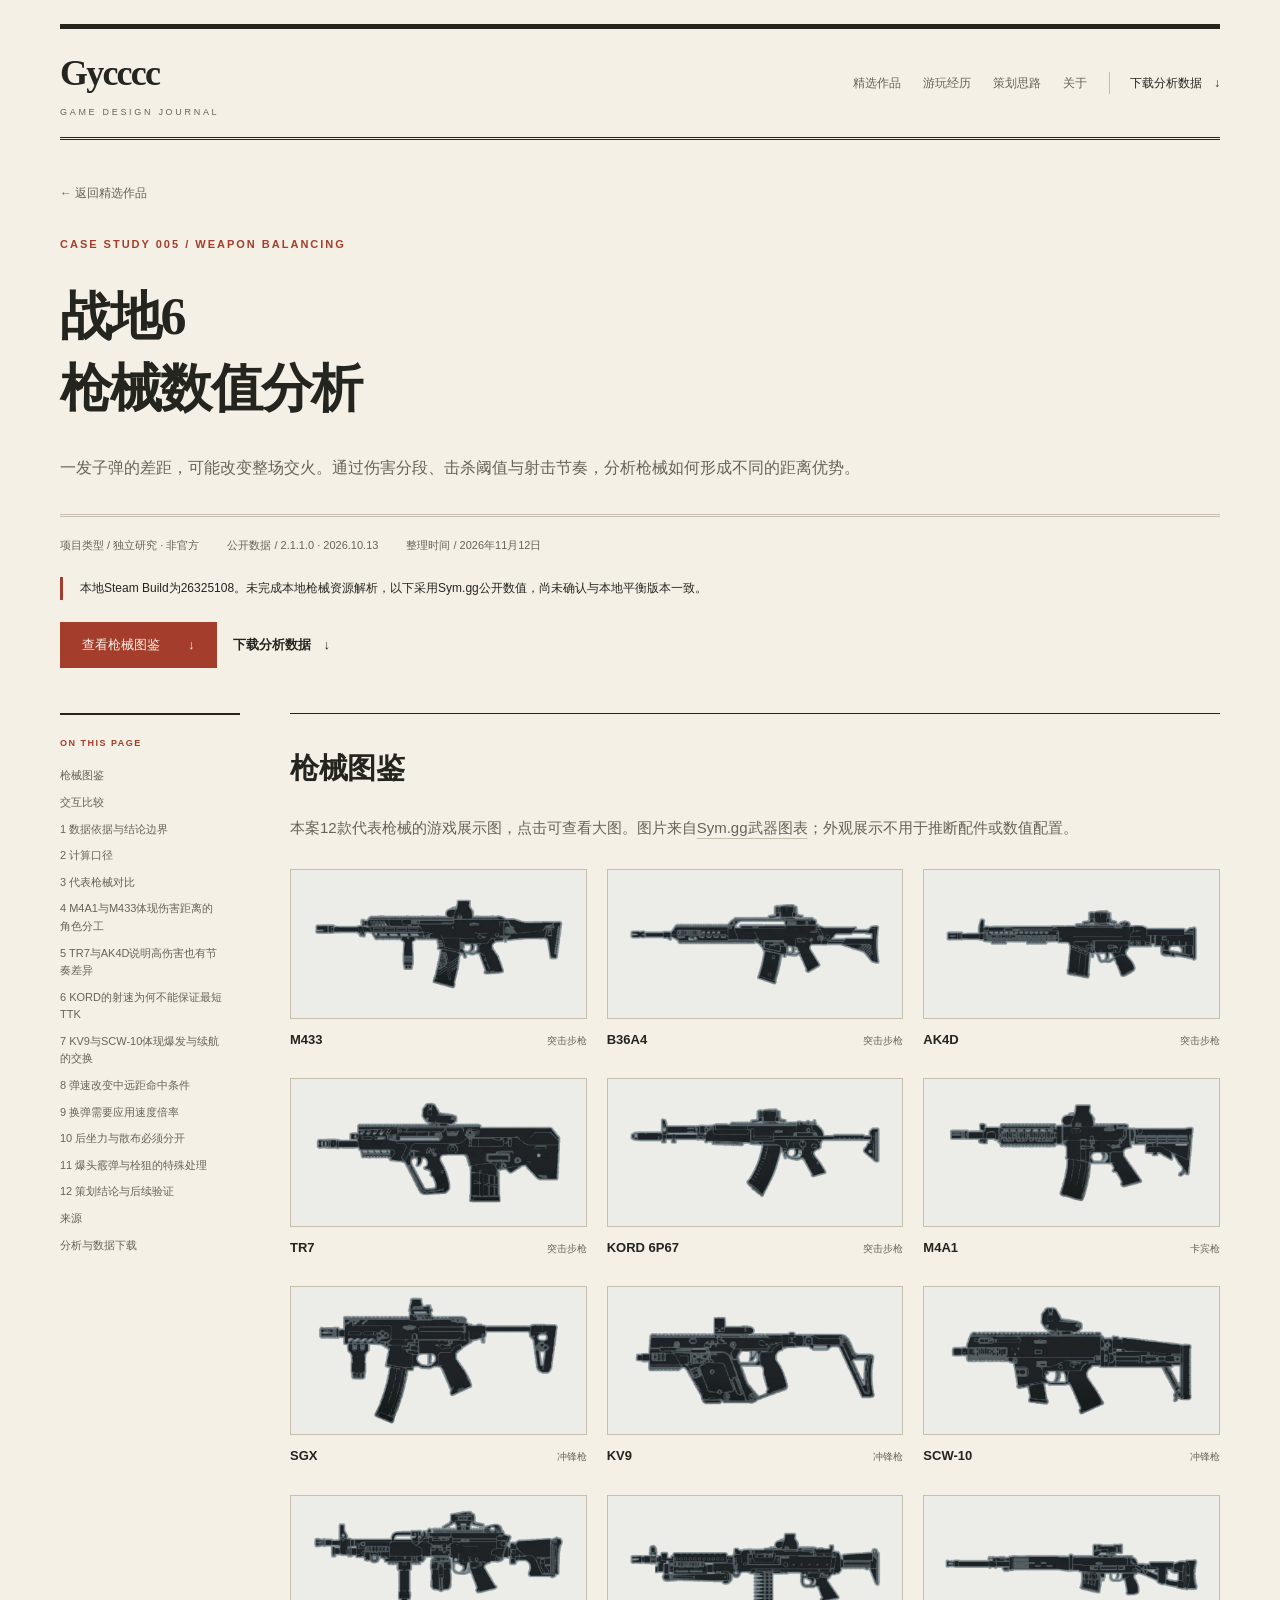
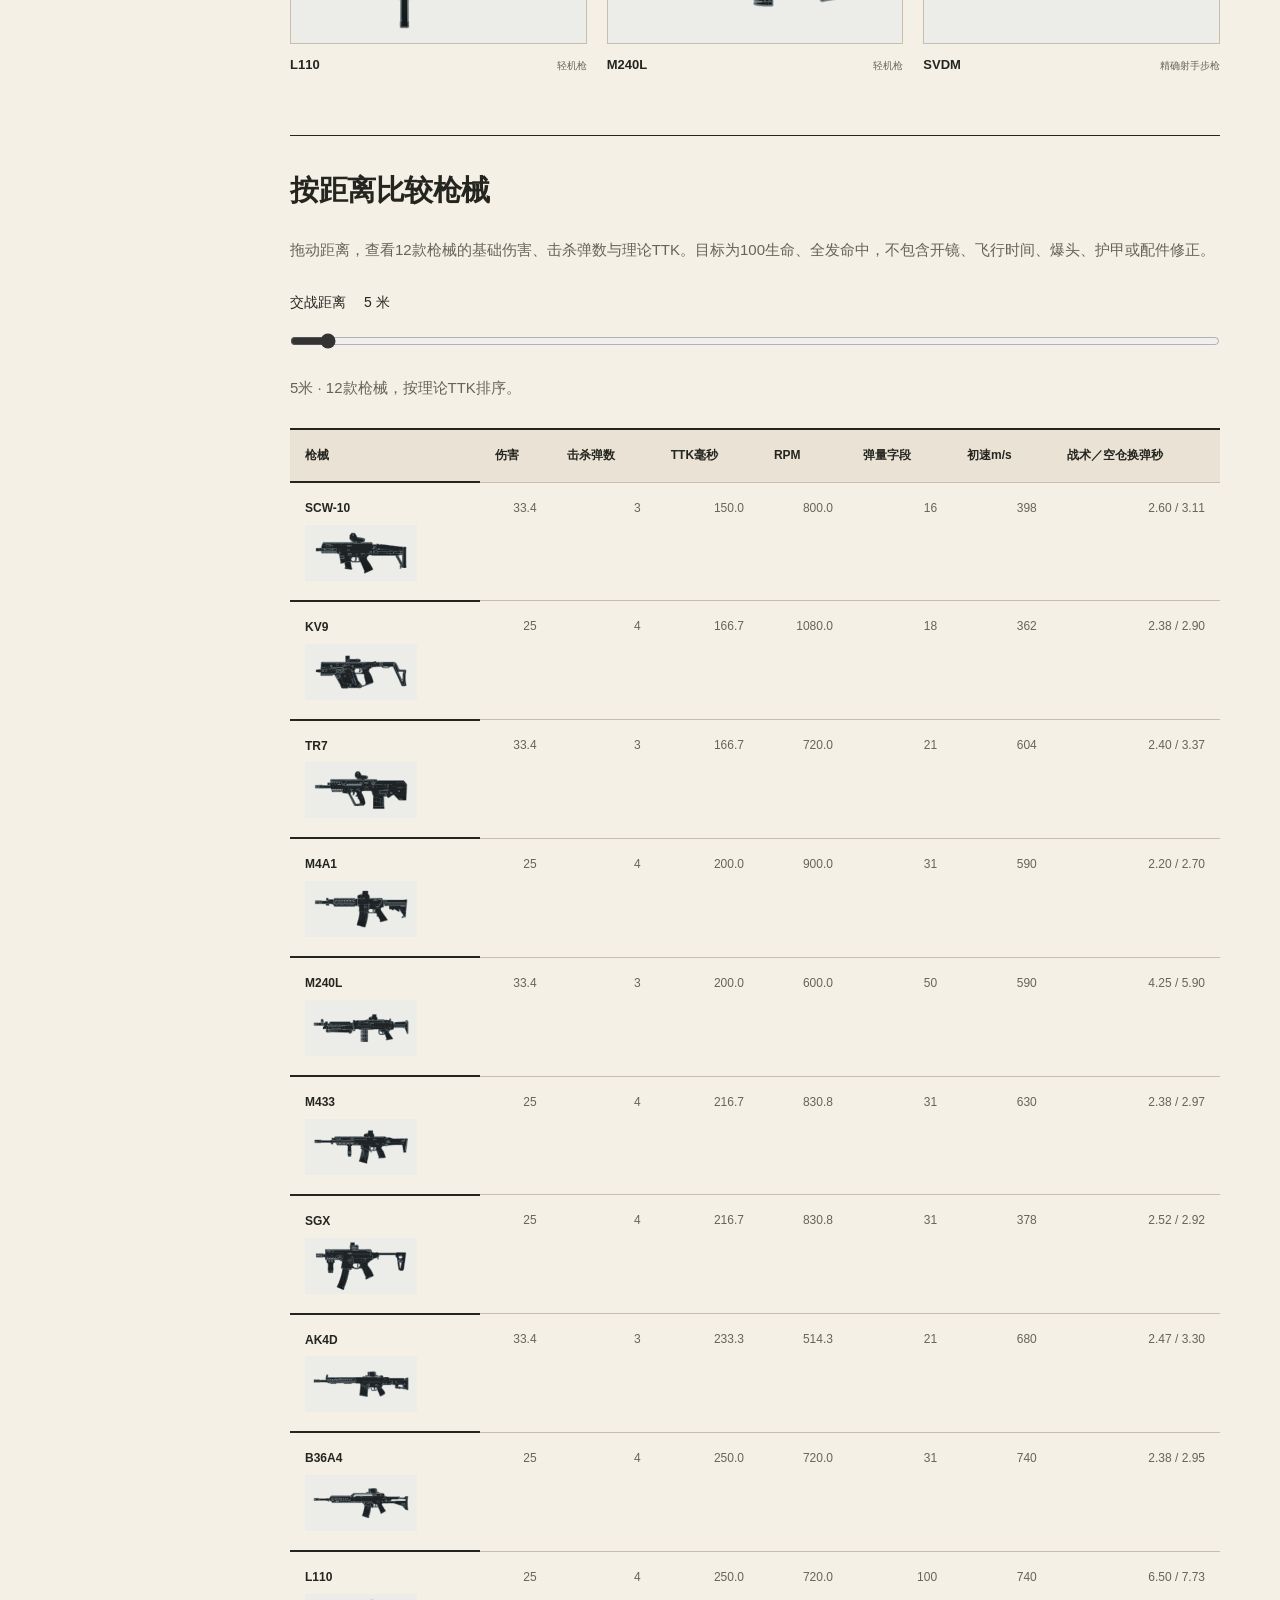
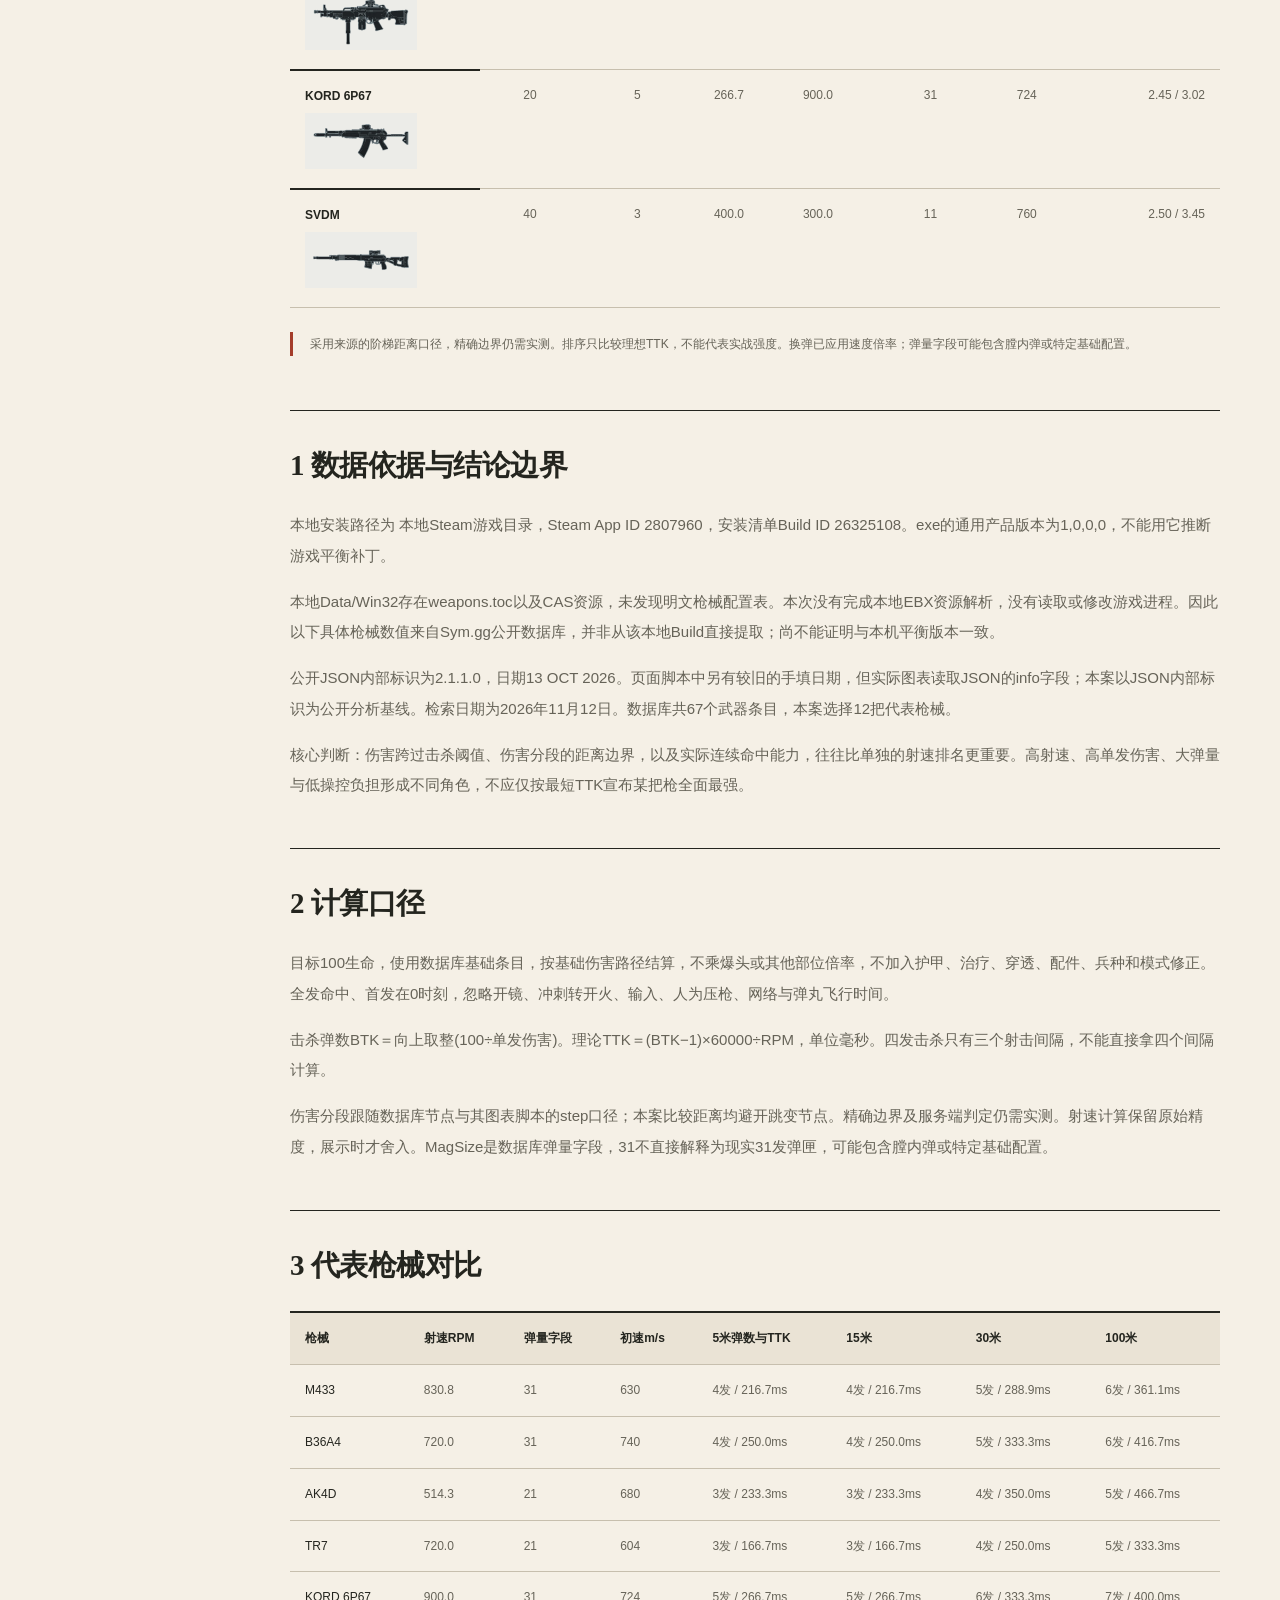
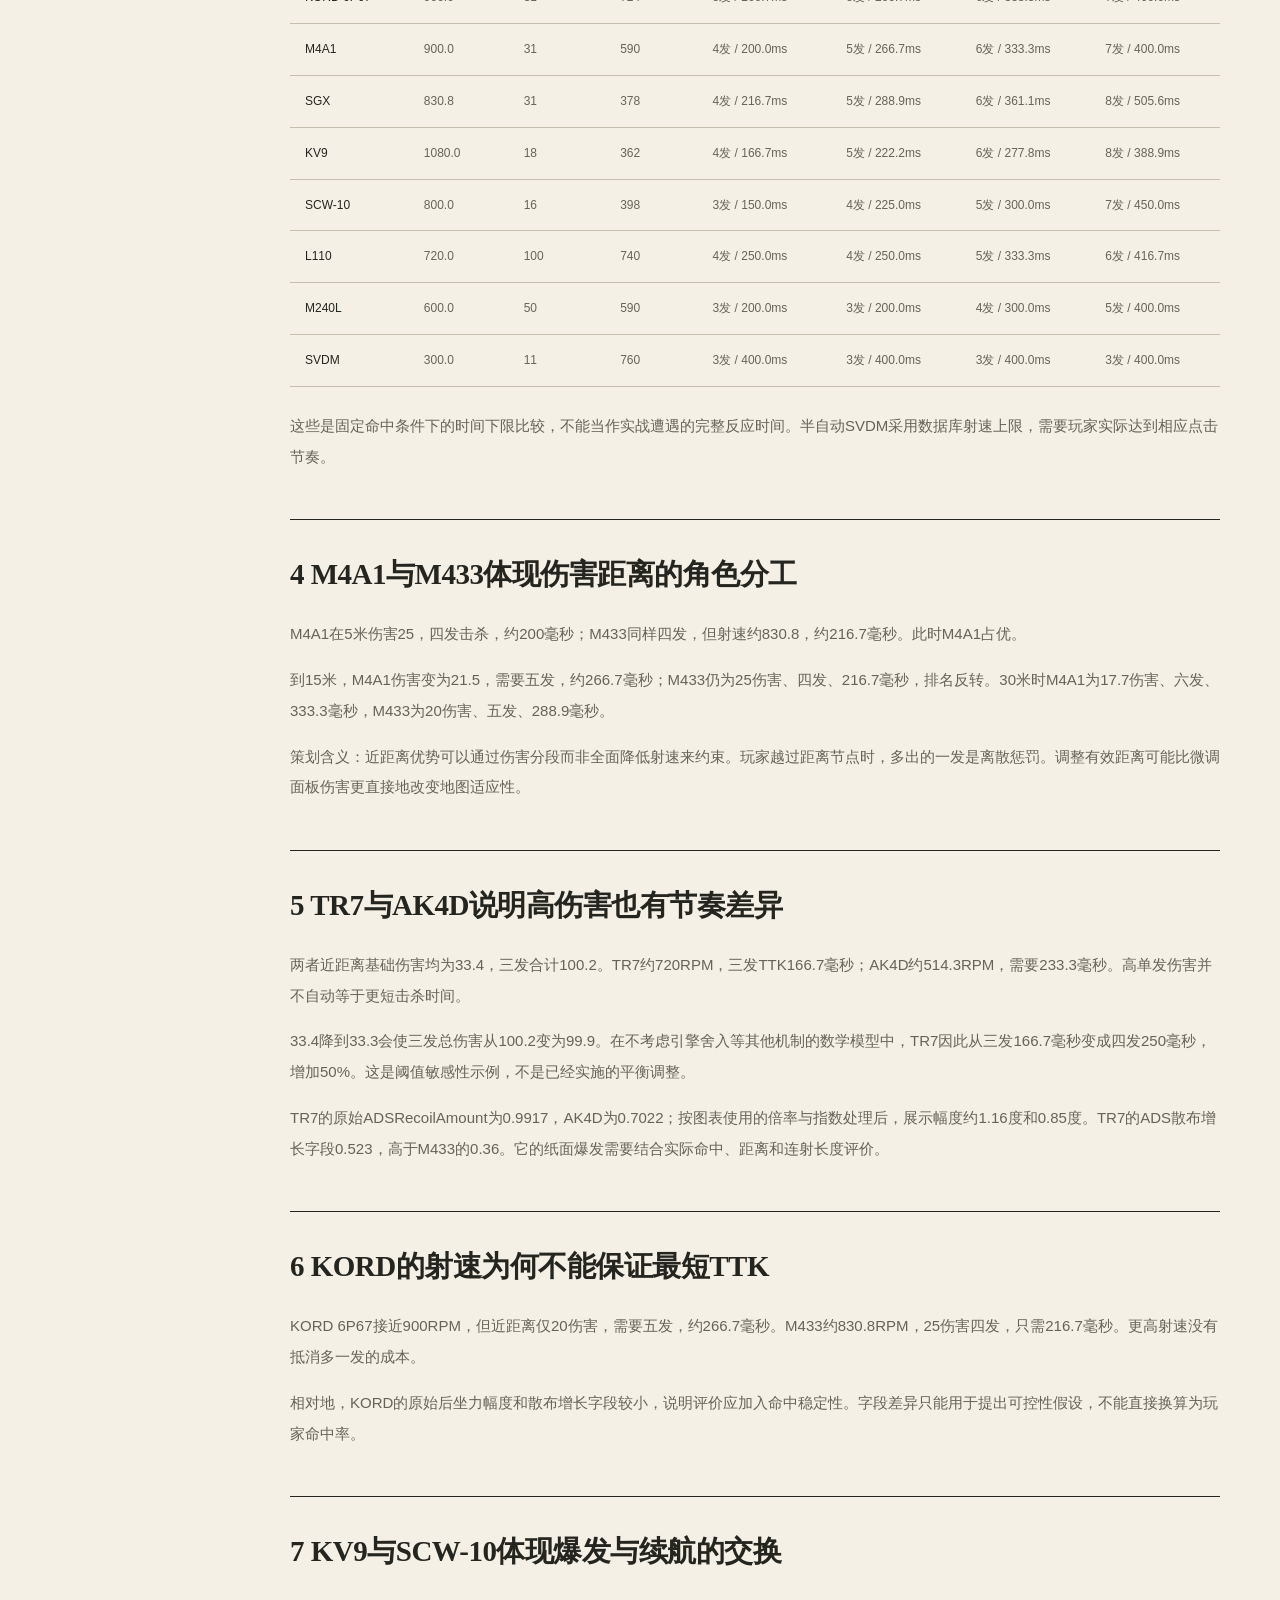
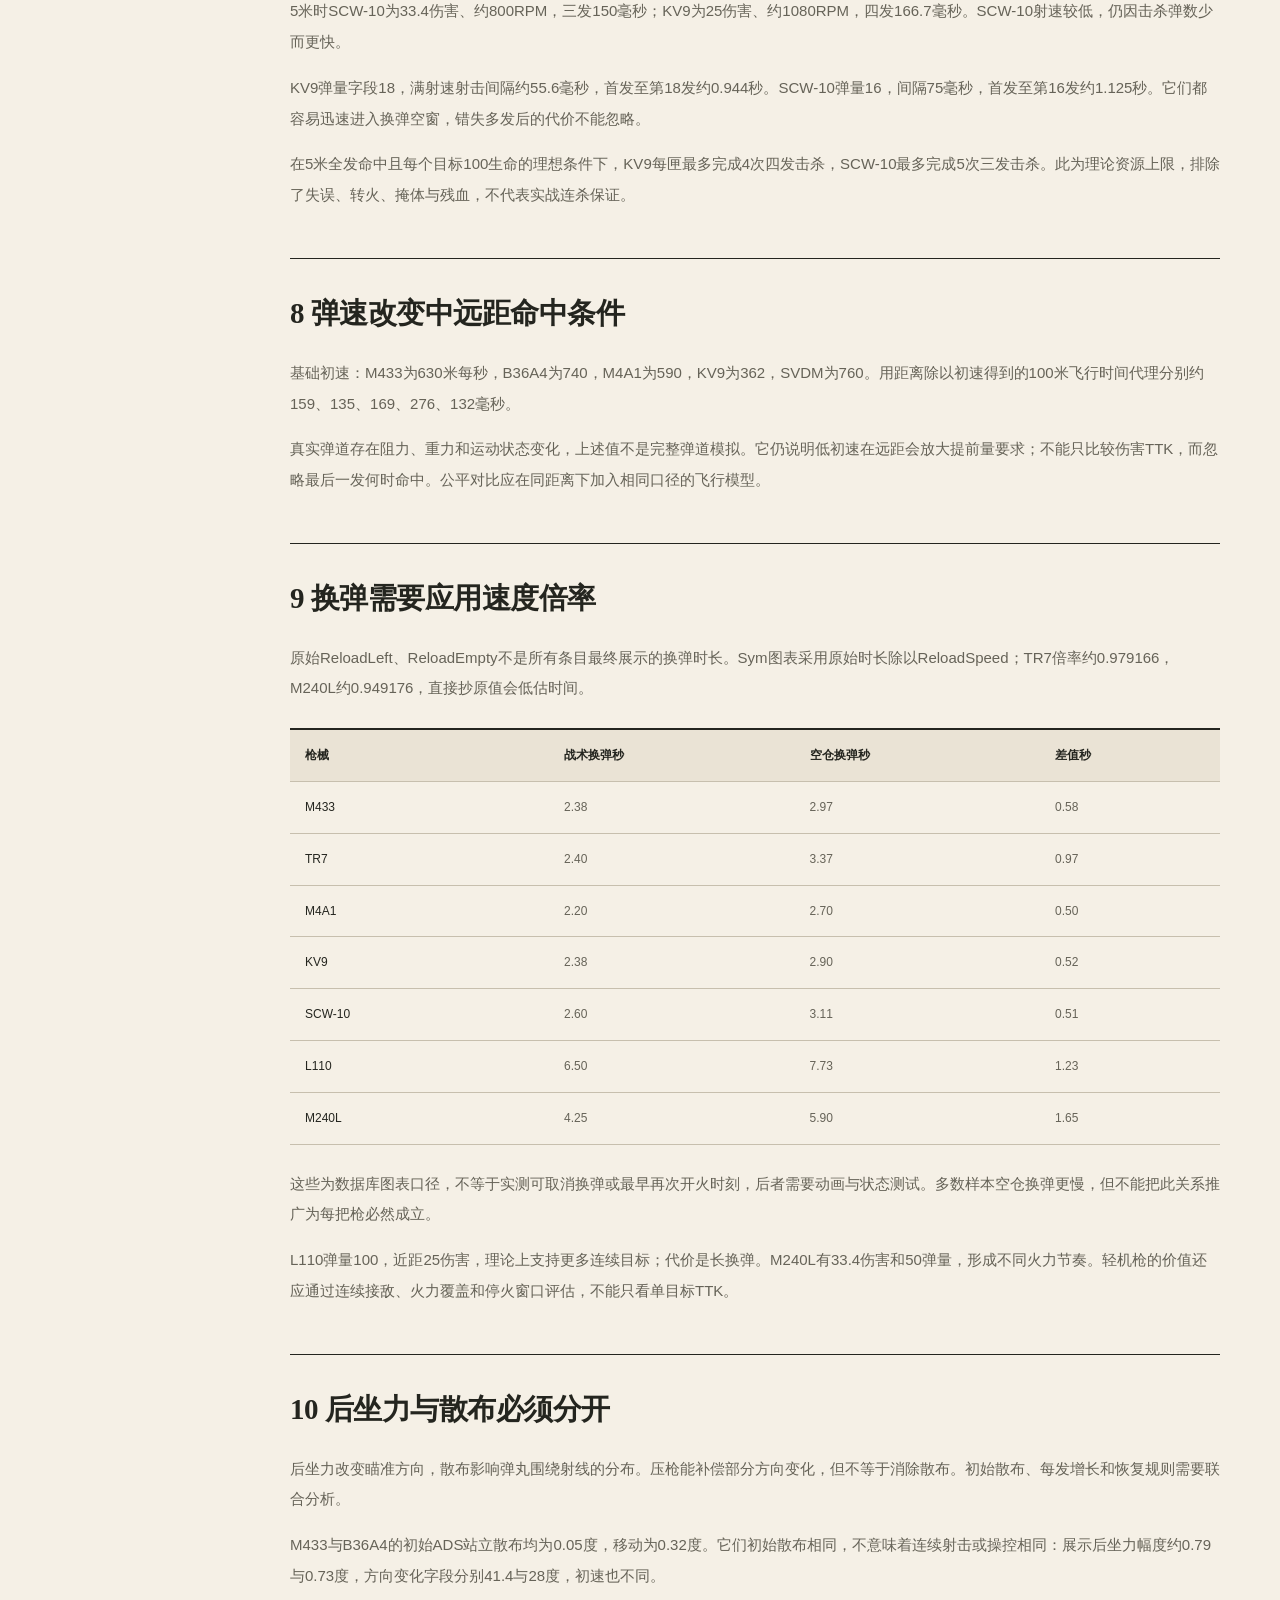
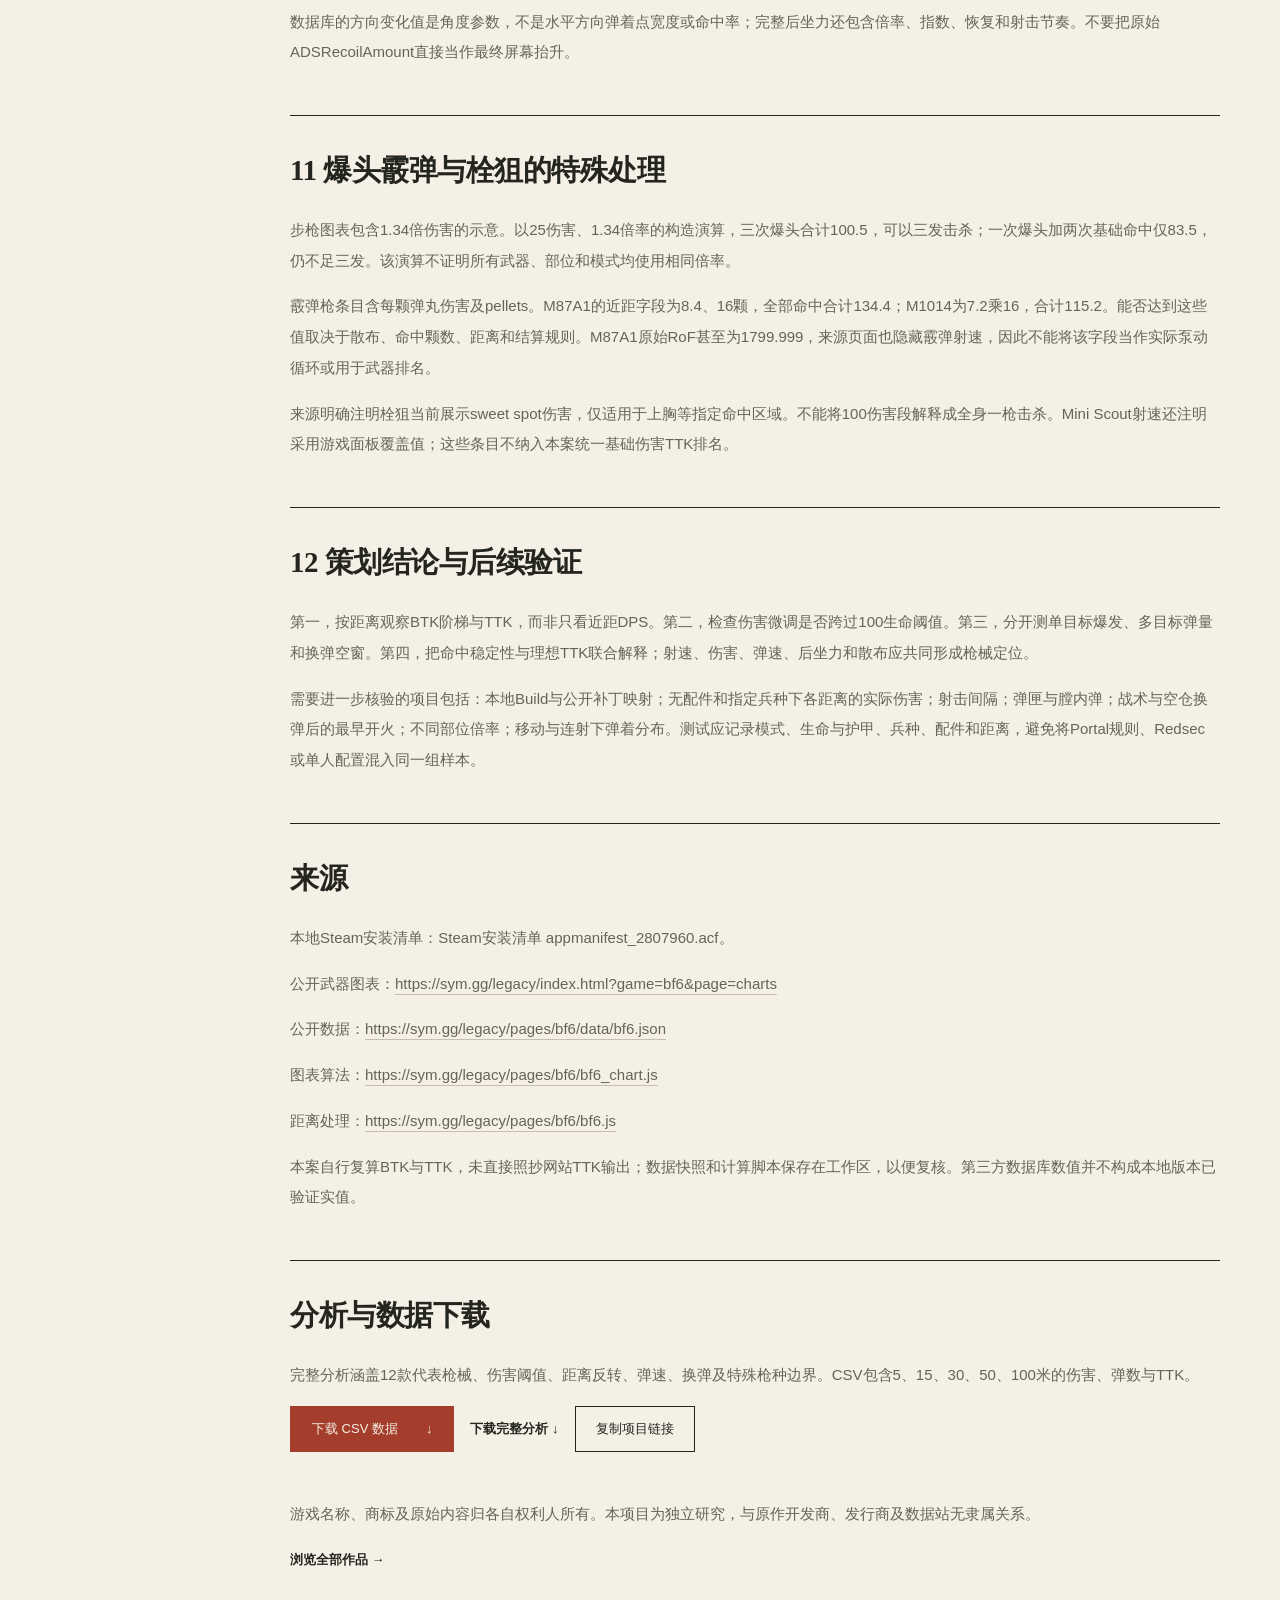
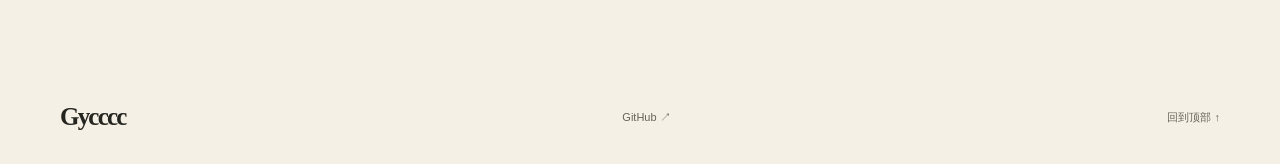
==== commit 9b5da0db: "Restyle portfolio as an editorial design journal" ====
--- a/battlefield-6.html
+++ b/battlefield-6.html
@@ -1,6 +1,6 @@
 <!doctype html>
-<html lang="zh-CN"><head><meta charset="UTF-8"><meta name="viewport" content="width=device-width, initial-scale=1"><meta name="description" content="战地6枪械数值分析：12款枪械的伤害、击杀弹数、TTK、换弹与弹速，支持按距离交互比较。"><meta name="theme-color" content="#fafaf8"><title>战地6 · 枪械数值分析 | Gycccc</title><link rel="icon" href="assets/favicon.svg" type="image/svg+xml"><link rel="stylesheet" href="styles.css"><script src="main.js" defer></script><style>.coh2-case td{overflow-wrap:anywhere}.coh2-case p{overflow-wrap:anywhere}.coh2-case .case-toc{gap:9px}.coh2-case .case-toc a{line-height:1.6}</style><script src="bf6-comparison.js" defer></script><style>.bf6-distance{display:block;font-size:14px;margin:24px 0}.bf6-distance output{margin-left:14px}.bf6-distance input{display:block;width:100%;margin:18px 0;accent-color:#333}#comparison-rows td:not(:first-child){text-align:right;white-space:nowrap}</style></head><body class="coh2-case">
+<html lang="zh-CN"><head><meta charset="UTF-8"><meta name="viewport" content="width=device-width, initial-scale=1"><meta name="description" content="战地6枪械数值分析：12款枪械的伤害、击杀弹数、TTK、换弹与弹速，支持按距离交互比较。"><meta name="theme-color" content="#f5f0e6"><title>战地6 · 枪械数值分析 | Gycccc</title><link rel="icon" href="assets/favicon.svg" type="image/svg+xml"><link rel="stylesheet" href="styles.css"><script src="main.js" defer></script><style>.coh2-case td{overflow-wrap:anywhere}.coh2-case p{overflow-wrap:anywhere}.coh2-case .case-toc{gap:9px}.coh2-case .case-toc a{line-height:1.6}</style><script src="bf6-comparison.js" defer></script><style>.bf6-distance{display:block;font-size:14px;margin:24px 0}.bf6-distance output{margin-left:14px}.bf6-distance input{display:block;width:100%;margin:18px 0;accent-color:#333}#comparison-rows td:not(:first-child){text-align:right;white-space:nowrap}</style></head><body class="coh2-case">
 <a class="skip" href="#main">跳转到正文</a>
-<header class="header wrap"><a class="brand" href="./" aria-label="Gycccc 作品集首页"><span>Gycccc<span class="brand-sub">PERSONAL PORTFOLIO</span></span></a><button class="menu-toggle" aria-expanded="false" aria-controls="navigation">菜单 <span>＋</span></button><nav id="navigation" aria-label="主导航"><a href="index.html#work">精选作品</a><a href="index.html#games">游玩经历</a><a href="index.html#approach">策划思路</a><a href="index.html#about">关于</a><a class="nav-action" href="#download">下载分析数据 <span>↓</span></a></nav></header>
+<header class="header wrap"><a class="brand" href="./" aria-label="Gycccc 作品集首页"><span>Gycccc<span class="brand-sub">GAME DESIGN JOURNAL</span></span></a><button class="menu-toggle" aria-expanded="false" aria-controls="navigation">菜单 <span>＋</span></button><nav id="navigation" aria-label="主导航"><a href="index.html#work">精选作品</a><a href="index.html#games">游玩经历</a><a href="index.html#approach">策划思路</a><a href="index.html#about">关于</a><a class="nav-action" href="#download">下载分析数据 <span>↓</span></a></nav></header>
 <main id="main"><section class="case-hero wrap"><a class="back-link" href="index.html#work">← 返回精选作品</a><p class="eyebrow">CASE STUDY 005 / WEAPON BALANCING</p><h1>战地6<br>枪械数值分析</h1><p class="case-intro">一发子弹的差距，可能改变整场交火。通过伤害分段、击杀阈值与射击节奏，分析枪械如何形成不同的距离优势。</p><div class="case-meta"><span>项目类型 / 独立研究 · 非官方</span><span>公开数据 / 2.1.1.0 · 2026.10.13</span><span>整理时间 / 2026年11月12日</span></div><p class="note">本地Steam Build为26325108。未完成本地枪械资源解析，以下采用Sym.gg公开数值，尚未确认与本地平衡版本一致。</p><div class="case-actions"><a class="button" href="#weapons">查看枪械图鉴 <span>↓</span></a><a class="text-link" href="#download">下载分析数据 <span>↓</span></a></div></section><div class="wrap case-body"><aside class="case-toc" aria-label="项目目录"><span>ON THIS PAGE</span><a href="#weapons">枪械图鉴</a><a href="#compare">交互比较</a><a href="#chapter-1">1 数据依据与结论边界</a><a href="#chapter-2">2 计算口径</a><a href="#chapter-3">3 代表枪械对比</a><a href="#chapter-4">4 M4A1与M433体现伤害距离的角色分工</a><a href="#chapter-5">5 TR7与AK4D说明高伤害也有节奏差异</a><a href="#chapter-6">6 KORD的射速为何不能保证最短TTK</a><a href="#chapter-7">7 KV9与SCW-10体现爆发与续航的交换</a><a href="#chapter-8">8 弹速改变中远距命中条件</a><a href="#chapter-9">9 换弹需要应用速度倍率</a><a href="#chapter-10">10 后坐力与散布必须分开</a><a href="#chapter-11">11 爆头霰弹与栓狙的特殊处理</a><a href="#chapter-12">12 策划结论与后续验证</a><a href="#chapter-13">来源</a><a href="#download">分析与数据下载</a></aside><article class="case-content"><section id="weapons"><h2>枪械图鉴</h2><p>本案12款代表枪械的游戏展示图，点击可查看大图。图片来自<a href="https://sym.gg/legacy/index.html?game=bf6&amp;page=charts">Sym.gg武器图表</a>；外观展示不用于推断配件或数值配置。</p><div class="weapon-gallery"><figure class="weapon-card"><a href="assets/bf6-weapons/hk433.webp" target="_blank" rel="noopener" aria-label="查看M433大图，在新标签页打开"><img src="assets/bf6-weapons/hk433.webp" alt="M433枪械侧面展示图" width="840" height="420" loading="lazy" decoding="async"></a><figcaption><strong>M433</strong><span>突击步枪</span></figcaption></figure><figure class="weapon-card"><a href="assets/bf6-weapons/g36.webp" target="_blank" rel="noopener" aria-label="查看B36A4大图，在新标签页打开"><img src="assets/bf6-weapons/g36.webp" alt="B36A4枪械侧面展示图" width="840" height="420" loading="lazy" decoding="async"></a><figcaption><strong>B36A4</strong><span>突击步枪</span></figcaption></figure><figure class="weapon-card"><a href="assets/bf6-weapons/g3a4.webp" target="_blank" rel="noopener" aria-label="查看AK4D大图，在新标签页打开"><img src="assets/bf6-weapons/g3a4.webp" alt="AK4D枪械侧面展示图" width="840" height="420" loading="lazy" decoding="async"></a><figcaption><strong>AK4D</strong><span>突击步枪</span></figcaption></figure><figure class="weapon-card"><a href="assets/bf6-weapons/tavor7.webp" target="_blank" rel="noopener" aria-label="查看TR7大图，在新标签页打开"><img src="assets/bf6-weapons/tavor7.webp" alt="TR7枪械侧面展示图" width="840" height="420" loading="lazy" decoding="async"></a><figcaption><strong>TR7</strong><span>突击步枪</span></figcaption></figure><figure class="weapon-card"><a href="assets/bf6-weapons/6p67.webp" target="_blank" rel="noopener" aria-label="查看KORD 6P67大图，在新标签页打开"><img src="assets/bf6-weapons/6p67.webp" alt="KORD 6P67枪械侧面展示图" width="840" height="420" loading="lazy" decoding="async"></a><figcaption><strong>KORD 6P67</strong><span>突击步枪</span></figcaption></figure><figure class="weapon-card"><a href="assets/bf6-weapons/m4a1.webp" target="_blank" rel="noopener" aria-label="查看M4A1大图，在新标签页打开"><img src="assets/bf6-weapons/m4a1.webp" alt="M4A1枪械侧面展示图" width="840" height="420" loading="lazy" decoding="async"></a><figcaption><strong>M4A1</strong><span>卡宾枪</span></figcaption></figure><figure class="weapon-card"><a href="assets/bf6-weapons/mpx.webp" target="_blank" rel="noopener" aria-label="查看SGX大图，在新标签页打开"><img src="assets/bf6-weapons/mpx.webp" alt="SGX枪械侧面展示图" width="840" height="420" loading="lazy" decoding="async"></a><figcaption><strong>SGX</strong><span>冲锋枪</span></figcaption></figure><figure class="weapon-card"><a href="assets/bf6-weapons/vector.webp" target="_blank" rel="noopener" aria-label="查看KV9大图，在新标签页打开"><img src="assets/bf6-weapons/vector.webp" alt="KV9枪械侧面展示图" width="840" height="420" loading="lazy" decoding="async"></a><figcaption><strong>KV9</strong><span>冲锋枪</span></figcaption></figure><figure class="weapon-card"><a href="assets/bf6-weapons/apc10.webp" target="_blank" rel="noopener" aria-label="查看SCW-10大图，在新标签页打开"><img src="assets/bf6-weapons/apc10.webp" alt="SCW-10枪械侧面展示图" width="840" height="420" loading="lazy" decoding="async"></a><figcaption><strong>SCW-10</strong><span>冲锋枪</span></figcaption></figure><figure class="weapon-card"><a href="assets/bf6-weapons/minimi.webp" target="_blank" rel="noopener" aria-label="查看L110大图，在新标签页打开"><img src="assets/bf6-weapons/minimi.webp" alt="L110枪械侧面展示图" width="840" height="420" loading="lazy" decoding="async"></a><figcaption><strong>L110</strong><span>轻机枪</span></figcaption></figure><figure class="weapon-card"><a href="assets/bf6-weapons/m240l.webp" target="_blank" rel="noopener" aria-label="查看M240L大图，在新标签页打开"><img src="assets/bf6-weapons/m240l.webp" alt="M240L枪械侧面展示图" width="840" height="420" loading="lazy" decoding="async"></a><figcaption><strong>M240L</strong><span>轻机枪</span></figcaption></figure><figure class="weapon-card"><a href="assets/bf6-weapons/svdm.webp" target="_blank" rel="noopener" aria-label="查看SVDM大图，在新标签页打开"><img src="assets/bf6-weapons/svdm.webp" alt="SVDM枪械侧面展示图" width="840" height="420" loading="lazy" decoding="async"></a><figcaption><strong>SVDM</strong><span>精确射手步枪</span></figcaption></figure></div></section><section id="compare"><h2>按距离比较枪械</h2><p>拖动距离，查看12款枪械的基础伤害、击杀弹数与理论TTK。目标为100生命、全发命中，不包含开镜、飞行时间、爆头、护甲或配件修正。</p><label class="bf6-distance" for="distance">交战距离 <output id="meters" for="distance">5 米</output><input type="range" id="distance" min="0" max="150" step="1" value="5"></label><p id="comparison-status" aria-live="polite">正在加载数据；完整静态数值表见下方分析。</p><div class="table-scroll" tabindex="0" role="region" aria-label="交互枪械对比表，可横向滚动"><table><thead><tr><th scope="col">枪械</th><th scope="col">伤害</th><th scope="col">击杀弹数</th><th scope="col">TTK毫秒</th><th scope="col">RPM</th><th scope="col">弹量字段</th><th scope="col">初速m/s</th><th scope="col">战术／空仓换弹秒</th></tr></thead><tbody id="comparison-rows"></tbody></table></div><p class="note">采用来源的阶梯距离口径，精确边界仍需实测。排序只比较理想TTK，不能代表实战强度。换弹已应用速度倍率；弹量字段可能包含膛内弹或特定基础配置。</p><noscript><p>启用JavaScript可使用距离滑块；下方分析与数据下载无需JavaScript。</p></noscript></section><section id="chapter-1"><h2>1 数据依据与结论边界</h2><p>本地安装路径为 本地Steam游戏目录，Steam App ID 2807960，安装清单Build ID 26325108。exe的通用产品版本为1,0,0,0，不能用它推断游戏平衡补丁。</p><p>本地Data/Win32存在weapons.toc以及CAS资源，未发现明文枪械配置表。本次没有完成本地EBX资源解析，没有读取或修改游戏进程。因此以下具体枪械数值来自Sym.gg公开数据库，并非从该本地Build直接提取；尚不能证明与本机平衡版本一致。</p><p>公开JSON内部标识为2.1.1.0，日期13 OCT 2026。页面脚本中另有较旧的手填日期，但实际图表读取JSON的info字段；本案以JSON内部标识为公开分析基线。检索日期为2026年11月12日。数据库共67个武器条目，本案选择12把代表枪械。</p><p>核心判断：伤害跨过击杀阈值、伤害分段的距离边界，以及实际连续命中能力，往往比单独的射速排名更重要。高射速、高单发伤害、大弹量与低操控负担形成不同角色，不应仅按最短TTK宣布某把枪全面最强。</p></section><section id="chapter-2"><h2>2 计算口径</h2><p>目标100生命，使用数据库基础条目，按基础伤害路径结算，不乘爆头或其他部位倍率，不加入护甲、治疗、穿透、配件、兵种和模式修正。全发命中、首发在0时刻，忽略开镜、冲刺转开火、输入、人为压枪、网络与弹丸飞行时间。</p><p>击杀弹数BTK＝向上取整(100÷单发伤害)。理论TTK＝(BTK−1)×60000÷RPM，单位毫秒。四发击杀只有三个射击间隔，不能直接拿四个间隔计算。</p><p>伤害分段跟随数据库节点与其图表脚本的step口径；本案比较距离均避开跳变节点。精确边界及服务端判定仍需实测。射速计算保留原始精度，展示时才舍入。MagSize是数据库弹量字段，31不直接解释为现实31发弹匣，可能包含膛内弹或特定基础配置。</p></section><section id="chapter-3"><h2>3 代表枪械对比</h2><div class="table-scroll" tabindex="0" role="region" aria-label="3 代表枪械对比数据表，可横向滚动"><table><thead><tr><th scope="col">枪械</th><th scope="col">射速RPM</th><th scope="col">弹量字段</th><th scope="col">初速m/s</th><th scope="col">5米弹数与TTK</th><th scope="col">15米</th><th scope="col">30米</th><th scope="col">100米</th></tr></thead><tbody><tr><td>M433</td><td>830.8</td><td>31</td><td>630</td><td>4发 / 216.7ms</td><td>4发 / 216.7ms</td><td>5发 / 288.9ms</td><td>6发 / 361.1ms</td></tr><tr><td>B36A4</td><td>720.0</td><td>31</td><td>740</td><td>4发 / 250.0ms</td><td>4发 / 250.0ms</td><td>5发 / 333.3ms</td><td>6发 / 416.7ms</td></tr><tr><td>AK4D</td><td>514.3</td><td>21</td><td>680</td><td>3发 / 233.3ms</td><td>3发 / 233.3ms</td><td>4发 / 350.0ms</td><td>5发 / 466.7ms</td></tr><tr><td>TR7</td><td>720.0</td><td>21</td><td>604</td><td>3发 / 166.7ms</td><td>3发 / 166.7ms</td><td>4发 / 250.0ms</td><td>5发 / 333.3ms</td></tr><tr><td>KORD 6P67</td><td>900.0</td><td>31</td><td>724</td><td>5发 / 266.7ms</td><td>5发 / 266.7ms</td><td>6发 / 333.3ms</td><td>7发 / 400.0ms</td></tr><tr><td>M4A1</td><td>900.0</td><td>31</td><td>590</td><td>4发 / 200.0ms</td><td>5发 / 266.7ms</td><td>6发 / 333.3ms</td><td>7发 / 400.0ms</td></tr><tr><td>SGX</td><td>830.8</td><td>31</td><td>378</td><td>4发 / 216.7ms</td><td>5发 / 288.9ms</td><td>6发 / 361.1ms</td><td>8发 / 505.6ms</td></tr><tr><td>KV9</td><td>1080.0</td><td>18</td><td>362</td><td>4发 / 166.7ms</td><td>5发 / 222.2ms</td><td>6发 / 277.8ms</td><td>8发 / 388.9ms</td></tr><tr><td>SCW-10</td><td>800.0</td><td>16</td><td>398</td><td>3发 / 150.0ms</td><td>4发 / 225.0ms</td><td>5发 / 300.0ms</td><td>7发 / 450.0ms</td></tr><tr><td>L110</td><td>720.0</td><td>100</td><td>740</td><td>4发 / 250.0ms</td><td>4发 / 250.0ms</td><td>5发 / 333.3ms</td><td>6发 / 416.7ms</td></tr><tr><td>M240L</td><td>600.0</td><td>50</td><td>590</td><td>3发 / 200.0ms</td><td>3发 / 200.0ms</td><td>4发 / 300.0ms</td><td>5发 / 400.0ms</td></tr><tr><td>SVDM</td><td>300.0</td><td>11</td><td>760</td><td>3发 / 400.0ms</td><td>3发 / 400.0ms</td><td>3发 / 400.0ms</td><td>3发 / 400.0ms</td></tr></tbody></table></div><p>这些是固定命中条件下的时间下限比较，不能当作实战遭遇的完整反应时间。半自动SVDM采用数据库射速上限，需要玩家实际达到相应点击节奏。</p></section><section id="chapter-4"><h2>4 M4A1与M433体现伤害距离的角色分工</h2><p>M4A1在5米伤害25，四发击杀，约200毫秒；M433同样四发，但射速约830.8，约216.7毫秒。此时M4A1占优。</p><p>到15米，M4A1伤害变为21.5，需要五发，约266.7毫秒；M433仍为25伤害、四发、216.7毫秒，排名反转。30米时M4A1为17.7伤害、六发、333.3毫秒，M433为20伤害、五发、288.9毫秒。</p><p>策划含义：近距离优势可以通过伤害分段而非全面降低射速来约束。玩家越过距离节点时，多出的一发是离散惩罚。调整有效距离可能比微调面板伤害更直接地改变地图适应性。</p></section><section id="chapter-5"><h2>5 TR7与AK4D说明高伤害也有节奏差异</h2><p>两者近距离基础伤害均为33.4，三发合计100.2。TR7约720RPM，三发TTK166.7毫秒；AK4D约514.3RPM，需要233.3毫秒。高单发伤害并不自动等于更短击杀时间。</p><p>33.4降到33.3会使三发总伤害从100.2变为99.9。在不考虑引擎舍入等其他机制的数学模型中，TR7因此从三发166.7毫秒变成四发250毫秒，增加50%。这是阈值敏感性示例，不是已经实施的平衡调整。</p><p>TR7的原始ADSRecoilAmount为0.9917，AK4D为0.7022；按图表使用的倍率与指数处理后，展示幅度约1.16度和0.85度。TR7的ADS散布增长字段0.523，高于M433的0.36。它的纸面爆发需要结合实际命中、距离和连射长度评价。</p></section><section id="chapter-6"><h2>6 KORD的射速为何不能保证最短TTK</h2><p>KORD 6P67接近900RPM，但近距离仅20伤害，需要五发，约266.7毫秒。M433约830.8RPM，25伤害四发，只需216.7毫秒。更高射速没有抵消多一发的成本。</p><p>相对地，KORD的原始后坐力幅度和散布增长字段较小，说明评价应加入命中稳定性。字段差异只能用于提出可控性假设，不能直接换算为玩家命中率。</p></section><section id="chapter-7"><h2>7 KV9与SCW-10体现爆发与续航的交换</h2><p>5米时SCW-10为33.4伤害、约800RPM，三发150毫秒；KV9为25伤害、约1080RPM，四发166.7毫秒。SCW-10射速较低，仍因击杀弹数少而更快。</p><p>KV9弹量字段18，满射速射击间隔约55.6毫秒，首发至第18发约0.944秒。SCW-10弹量16，间隔75毫秒，首发至第16发约1.125秒。它们都容易迅速进入换弹空窗，错失多发后的代价不能忽略。</p><p>在5米全发命中且每个目标100生命的理想条件下，KV9每匣最多完成4次四发击杀，SCW-10最多完成5次三发击杀。此为理论资源上限，排除了失误、转火、掩体与残血，不代表实战连杀保证。</p></section><section id="chapter-8"><h2>8 弹速改变中远距命中条件</h2><p>基础初速：M433为630米每秒，B36A4为740，M4A1为590，KV9为362，SVDM为760。用距离除以初速得到的100米飞行时间代理分别约159、135、169、276、132毫秒。</p><p>真实弹道存在阻力、重力和运动状态变化，上述值不是完整弹道模拟。它仍说明低初速在远距会放大提前量要求；不能只比较伤害TTK，而忽略最后一发何时命中。公平对比应在同距离下加入相同口径的飞行模型。</p></section><section id="chapter-9"><h2>9 换弹需要应用速度倍率</h2><p>原始ReloadLeft、ReloadEmpty不是所有条目最终展示的换弹时长。Sym图表采用原始时长除以ReloadSpeed；TR7倍率约0.979166，M240L约0.949176，直接抄原值会低估时间。</p><div class="table-scroll" tabindex="0" role="region" aria-label="9 换弹需要应用速度倍率数据表，可横向滚动"><table><thead><tr><th scope="col">枪械</th><th scope="col">战术换弹秒</th><th scope="col">空仓换弹秒</th><th scope="col">差值秒</th></tr></thead><tbody><tr><td>M433</td><td>2.38</td><td>2.97</td><td>0.58</td></tr><tr><td>TR7</td><td>2.40</td><td>3.37</td><td>0.97</td></tr><tr><td>M4A1</td><td>2.20</td><td>2.70</td><td>0.50</td></tr><tr><td>KV9</td><td>2.38</td><td>2.90</td><td>0.52</td></tr><tr><td>SCW-10</td><td>2.60</td><td>3.11</td><td>0.51</td></tr><tr><td>L110</td><td>6.50</td><td>7.73</td><td>1.23</td></tr><tr><td>M240L</td><td>4.25</td><td>5.90</td><td>1.65</td></tr></tbody></table></div><p>这些为数据库图表口径，不等于实测可取消换弹或最早再次开火时刻，后者需要动画与状态测试。多数样本空仓换弹更慢，但不能把此关系推广为每把枪必然成立。</p><p>L110弹量100，近距25伤害，理论上支持更多连续目标；代价是长换弹。M240L有33.4伤害和50弹量，形成不同火力节奏。轻机枪的价值还应通过连续接敌、火力覆盖和停火窗口评估，不能只看单目标TTK。</p></section><section id="chapter-10"><h2>10 后坐力与散布必须分开</h2><p>后坐力改变瞄准方向，散布影响弹丸围绕射线的分布。压枪能补偿部分方向变化，但不等于消除散布。初始散布、每发增长和恢复规则需要联合分析。</p><p>M433与B36A4的初始ADS站立散布均为0.05度，移动为0.32度。它们初始散布相同，不意味着连续射击或操控相同：展示后坐力幅度约0.79与0.73度，方向变化字段分别41.4与28度，初速也不同。</p><p>数据库的方向变化值是角度参数，不是水平方向弹着点宽度或命中率；完整后坐力还包含倍率、指数、恢复和射击节奏。不要把原始ADSRecoilAmount直接当作最终屏幕抬升。</p></section><section id="chapter-11"><h2>11 爆头霰弹与栓狙的特殊处理</h2><p>步枪图表包含1.34倍伤害的示意。以25伤害、1.34倍率的构造演算，三次爆头合计100.5，可以三发击杀；一次爆头加两次基础命中仅83.5，仍不足三发。该演算不证明所有武器、部位和模式均使用相同倍率。</p><p>霰弹枪条目含每颗弹丸伤害及pellets。M87A1的近距字段为8.4、16颗，全部命中合计134.4；M1014为7.2乘16，合计115.2。能否达到这些值取决于散布、命中颗数、距离和结算规则。M87A1原始RoF甚至为1799.999，来源页面也隐藏霰弹射速，因此不能将该字段当作实际泵动循环或用于武器排名。</p><p>来源明确注明栓狙当前展示sweet spot伤害，仅适用于上胸等指定命中区域。不能将100伤害段解释成全身一枪击杀。Mini Scout射速还注明采用游戏面板覆盖值；这些条目不纳入本案统一基础伤害TTK排名。</p></section><section id="chapter-12"><h2>12 策划结论与后续验证</h2><p>第一，按距离观察BTK阶梯与TTK，而非只看近距DPS。第二，检查伤害微调是否跨过100生命阈值。第三，分开测单目标爆发、多目标弹量和换弹空窗。第四，把命中稳定性与理想TTK联合解释；射速、伤害、弹速、后坐力和散布应共同形成枪械定位。</p><p>需要进一步核验的项目包括：本地Build与公开补丁映射；无配件和指定兵种下各距离的实际伤害；射击间隔；弹匣与膛内弹；战术与空仓换弹后的最早开火；不同部位倍率；移动与连射下弹着分布。测试应记录模式、生命与护甲、兵种、配件和距离，避免将Portal规则、Redsec或单人配置混入同一组样本。</p></section><section id="chapter-13"><h2>来源</h2><p>本地Steam安装清单：Steam安装清单 appmanifest_2807960.acf。</p><p>公开武器图表：<a href="https://sym.gg/legacy/index.html?game=bf6&amp;page=charts">https://sym.gg/legacy/index.html?game=bf6&amp;page=charts</a></p><p>公开数据：<a href="https://sym.gg/legacy/pages/bf6/data/bf6.json">https://sym.gg/legacy/pages/bf6/data/bf6.json</a></p><p>图表算法：<a href="https://sym.gg/legacy/pages/bf6/bf6_chart.js">https://sym.gg/legacy/pages/bf6/bf6_chart.js</a></p><p>距离处理：<a href="https://sym.gg/legacy/pages/bf6/bf6.js">https://sym.gg/legacy/pages/bf6/bf6.js</a></p><p>本案自行复算BTK与TTK，未直接照抄网站TTK输出；数据快照和计算脚本保存在工作区，以便复核。第三方数据库数值并不构成本地版本已验证实值。</p></section><section id="download"><h2>分析与数据下载</h2><p>完整分析涵盖12款代表枪械、伤害阈值、距离反转、弹速、换弹及特殊枪种边界。CSV包含5、15、30、50、100米的伤害、弹数与TTK。</p><div class="case-actions"><a class="button" href="assets/bf6-weapon-comparison.csv" download="战地6_枪械对比_公开数据2.1.1.0.csv">下载 CSV 数据 <span>↓</span></a><a class="text-link" href="assets/bf6-weapon-analysis.md" download="战地6_枪械数值分析.md">下载完整分析 ↓</a><button class="copy-button" data-copy-link>复制项目链接</button></div><div class="status" role="status" aria-live="polite"></div><p>游戏名称、商标及原始内容归各自权利人所有。本项目为独立研究，与原作开发商、发行商及数据站无隶属关系。</p><a class="text-link" href="index.html#work">浏览全部作品 →</a></section></article></div></main><footer class="wrap footer"><a class="brand footer-brand" href="./" aria-label="Gycccc 作品集首页">Gycccc</a><p><a href="https://github.com/gyc-05/gyc-05.github.io" aria-label="查看 Gycccc 的网站 GitHub 仓库">GitHub ↗</a></p><a href="#main">回到顶部 ↑</a></footer>
 </body></html>
--- a/styles.css
+++ b/styles.css
@@ -9,3 +9,14 @@
 .game-title{display:flex;align-items:center;gap:12px;margin:10px 0 5px}.game-title h3{margin:0}.game-icon{display:block;flex:0 0 32px;width:32px;height:32px;object-fit:contain;border-radius:5px}
 
 .weapon-gallery{display:grid;grid-template-columns:repeat(3,minmax(0,1fr));gap:26px 20px;margin:26px 0}.weapon-card{margin:0;min-width:0}.weapon-card a{display:block;background:#ecece8;border:1px solid var(--line);border-radius:2px}.weapon-card img{display:block;width:100%;height:auto;aspect-ratio:2/1;object-fit:contain}.weapon-card figcaption{display:flex;justify-content:space-between;align-items:baseline;gap:8px;margin-top:9px;flex-wrap:wrap}.weapon-card strong{font-size:13px;font-weight:500}.weapon-card figcaption span{font-size:10px;color:var(--muted)}.weapon-table-image{display:block;width:112px;height:56px;object-fit:contain;margin:5px 0;background:#ecece8}#comparison-rows th[scope="row"]{background:transparent}@media(max-width:800px){.weapon-gallery{grid-template-columns:repeat(2,minmax(0,1fr))}}@media(max-width:380px){.weapon-gallery{grid-template-columns:minmax(0,1fr)}}
+/* Editorial edition: paper, ink, vermilion and a measured column grid. */
+:root{--bg:#f5f0e6;--ink:#24251f;--muted:#666358;--line:#c7bfae;--panel:#eae3d5;--max:1160px;--accent:#a43d2b;--display:Georgia,"Noto Serif SC","Songti SC","SimSun",serif}
+body{background:var(--bg)}::selection{background:#dfb7a2;color:var(--ink)}
+.header{min-height:116px;border-top:5px solid var(--ink);border-bottom:3px double var(--ink);margin-top:24px;gap:24px}.brand{font-family:Georgia,serif;font-size:36px;font-weight:700;letter-spacing:-1.8px}.brand-sub{font-family:"Segoe UI",sans-serif;letter-spacing:2.7px;font-size:9px;margin-top:8px}.header nav{gap:22px}.header nav a{font-size:12px}.nav-action{border-left:1px solid var(--line);padding-left:20px}
+h1,h2,h3{font-family:var(--display);font-weight:700}.eyebrow{color:var(--accent);font-size:11px;font-weight:600;letter-spacing:2px}.hero{display:grid;grid-template-columns:minmax(0,1fr) 240px;gap:56px;padding-top:65px;padding-bottom:60px}.hero-copy{max-width:none}.hero h1{font-size:clamp(40px,4.5vw,65px);line-height:1.35;letter-spacing:-2px;margin-bottom:30px}.accent{color:var(--accent)}.intro{font-size:15px}.hero-actions{margin:28px 0 32px}.hero-note{padding-top:18px;border-top:1px solid var(--line);font-size:11px}.hero-note strong{font-weight:700}.editorial-aside{border-left:1px solid var(--line);padding-left:26px;align-self:stretch;display:flex;flex-direction:column;justify-content:space-between}.editorial-aside h2{font-size:26px;line-height:1.6;margin:18px 0}.editorial-aside p{font-size:12px;color:var(--muted);line-height:2}.editorial-aside .edition{font-family:Georgia,serif;font-size:68px;line-height:1;color:var(--accent);margin:16px 0}.editorial-aside .edition-label{font-size:10px;letter-spacing:2px}.editorial-aside ol{list-style:none;padding:0;margin:24px 0 0;border-top:1px solid var(--ink)}.editorial-aside li{border-bottom:1px solid var(--line);padding:12px 0;font-size:12px}.editorial-aside a{display:flex;justify-content:space-between;gap:12px}.button{background:var(--accent);border-color:var(--accent)}.button:hover{background:#803020}.text-link,.project-link{font-weight:600}.section{border-top:3px solid var(--ink);padding-top:28px;padding-bottom:48px;margin-top:24px}.section-top{margin-bottom:30px}.section-top h2{font-size:34px}.section-top .eyebrow{margin-bottom:9px}.section-aside{border-left:1px solid var(--line);padding-left:22px}.small-count{font-family:"Segoe UI",sans-serif}.project-number{font-family:Georgia,serif;font-size:45px;color:var(--accent);font-style:italic}.project-copy h3{font-size:28px;line-height:1.55}.project-meta{font-size:11px;letter-spacing:.4px}.tags{color:var(--accent);gap:12px}.tags span+span::before{color:var(--line);margin-right:12px}.project-facts{border-top:1px solid var(--line);padding-top:16px;gap:24px}.project-facts strong{font-family:Georgia,serif;font-size:25px}.project-link{border-bottom:1px solid var(--ink);padding-bottom:4px}.featured{padding-top:24px;padding-bottom:28px;gap:18px;grid-template-columns:56px minmax(0,1fr)}
+#work{display:grid;grid-template-columns:repeat(2,minmax(0,1fr));column-gap:56px}#work>.section-top{grid-column:1/-1}#work>.featured:first-of-type{grid-column:1/-1;grid-template-columns:100px minmax(0,1fr);border-block:1px solid var(--ink);padding-block:32px;margin-bottom:18px}#work>.featured:first-of-type h3{font-size:36px}#work>.featured:first-of-type .project-copy{display:grid;grid-template-columns:minmax(0,1.25fr) minmax(0,1fr);column-gap:40px}#work>.featured:first-of-type .project-meta,#work>.featured:first-of-type .tags{grid-column:1/-1}#work>.featured:first-of-type h3{grid-row:3/6}#work>.featured:first-of-type .project-link{justify-self:start}#work>.featured:first-of-type .project-number{font-size:70px}#work>.featured:not(:first-of-type) .project-copy{display:flex;flex-direction:column}#work>.featured:not(:first-of-type) .project-link{align-self:flex-start;margin-top:auto}#work>.featured:not(:first-of-type) .project-facts{gap:12px 20px}#work>.featured:not(:first-of-type) .project-meta{flex-wrap:wrap;gap:4px 12px}
+#notes>.project-copy{border-left:4px solid var(--accent);padding:22px 28px!important;background:var(--panel)}#notes .tags{margin-top:0}.game-list{column-gap:56px}.game-entry{padding-block:25px}.game-category{color:var(--accent);font-weight:600}.game-filter[aria-pressed="true"]{color:var(--accent);border-bottom:2px solid var(--accent)}.game-icon{border-radius:0}.steps article{border-top:1px solid var(--ink)}.step-num{color:var(--accent)}.steps h3{font-size:23px}.about-section{background:var(--panel);border-top:3px double var(--ink);border-bottom:1px solid var(--ink)}.about-grid h2{font-size:33px}.footer{border-top:0;padding-block:30px}.footer-brand{font-size:25px}.case-hero{padding-block:38px 45px}.case-hero h1{font-size:52px;line-height:1.4;max-width:940px}.back-link{margin-bottom:30px}.case-intro{font-size:16px;max-width:820px}.case-meta{border-top:3px double var(--line);padding-top:18px}.case-body{grid-template-columns:180px minmax(0,1fr);gap:50px}.case-toc{border-top:2px solid var(--ink);padding-right:16px}.case-toc>span{color:var(--accent);font-weight:700}.case-toc a:hover{color:var(--accent)}.case-content section{padding:32px 0;border-top:1px solid var(--ink)}.case-content h2{font-size:29px;line-height:1.55}.case-content h3{font-size:21px}.case-content p,.case-content li{font-size:15px;line-height:2.05}.case-content strong{font-weight:600}.case-content p a,.sources a{ text-decoration:underline;text-decoration-color:var(--line)}.case-content a:hover{color:var(--accent)}th{background:var(--panel);border-top:2px solid var(--ink);font-weight:600}td,th{padding:14px 15px}.note{border-left:3px solid var(--accent)}.weapon-card a{border-radius:0}.copy-button{border-color:var(--ink)}
+@media(min-width:801px){#work>.featured:nth-of-type(even){border-right:1px solid var(--line);padding-right:28px;margin-right:-28px}}
+@media(max-width:1050px){.hero{grid-template-columns:minmax(0,1fr) 200px;gap:30px}.header nav{gap:14px}.header .nav-action{display:none}#work{column-gap:36px}.project-copy h3{font-size:24px}.project-facts{gap:16px}.case-body{gap:32px}}
+@media(max-width:800px){.header{min-height:105px}.brand{font-size:31px}.hero{grid-template-columns:minmax(0,1fr);gap:30px}.hero h1{font-size:54px}.editorial-aside{border-left:0;border-top:1px solid var(--line);padding:22px 0 0;display:grid;grid-template-columns:1fr 1fr;gap:30px}.editorial-aside .edition{font-size:42px}.editorial-aside h2{font-size:23px}.editorial-aside ol{margin-top:0}.case-body{grid-template-columns:minmax(0,1fr);gap:0}.case-toc{padding-right:0}.case-hero h1{font-size:43px}#work{display:block}#work>.featured:first-of-type .project-copy{display:block}#work>.featured:first-of-type{grid-template-columns:65px minmax(0,1fr)}#work>.featured:first-of-type h3{font-size:31px}.featured{grid-template-columns:65px minmax(0,1fr)}.project-copy h3{font-size:27px}.about-grid h2{font-size:27px}.section-top h2{font-size:30px}}
+@media(max-width:540px){.header{margin-top:14px;min-height:88px}.brand{font-size:30px}.brand-sub{font-size:8px;letter-spacing:2px}.header nav{top:83px;gap:16px 22px;border-bottom:2px solid var(--ink);padding-block:20px}.hero{padding-top:38px;padding-bottom:20px}.hero h1{font-size:clamp(32px,8.8vw,46px);letter-spacing:-1px;line-height:1.45}.eyebrow{font-size:9px;letter-spacing:1.2px}.hero-note{gap:10px}.hero-actions{gap:20px}.editorial-aside{grid-template-columns:minmax(0,1fr);gap:15px}.editorial-aside .edition{font-size:38px;margin:8px 0}.editorial-aside h2{margin:8px 0;font-size:22px}.editorial-aside p{margin:6px 0}.editorial-aside ol{display:grid;grid-template-columns:repeat(2,minmax(0,1fr));column-gap:22px}.section{padding-top:22px;padding-bottom:28px;margin-top:28px}.section-top h2{font-size:27px}.section-aside{padding-left:0;border:0}.featured,#work>.featured:first-of-type{grid-template-columns:minmax(0,1fr);gap:12px}.project-number,#work>.featured:first-of-type .project-number{font-size:37px}.project-copy h3,#work>.featured:first-of-type h3{font-size:25px}.project-meta{font-size:10px}.project-facts strong{font-size:23px}.project-copy>p{font-size:14px}.tags{margin-top:15px}#notes>.project-copy{padding:20px 18px!important}.steps h3{font-size:23px}.about-grid h2{font-size:28px}.case-hero h1{font-size:clamp(28px,7.9vw,38px)}.case-intro{font-size:14px}.case-content h2{font-size:25px}.case-content h3{font-size:20px}.case-content p,.case-content li{font-size:14px}.case-content section{padding-block:26px}.case-meta{font-size:11px}.footer-brand{font-size:22px}.footer{gap:12px}.case-toc{font-size:11px}}
